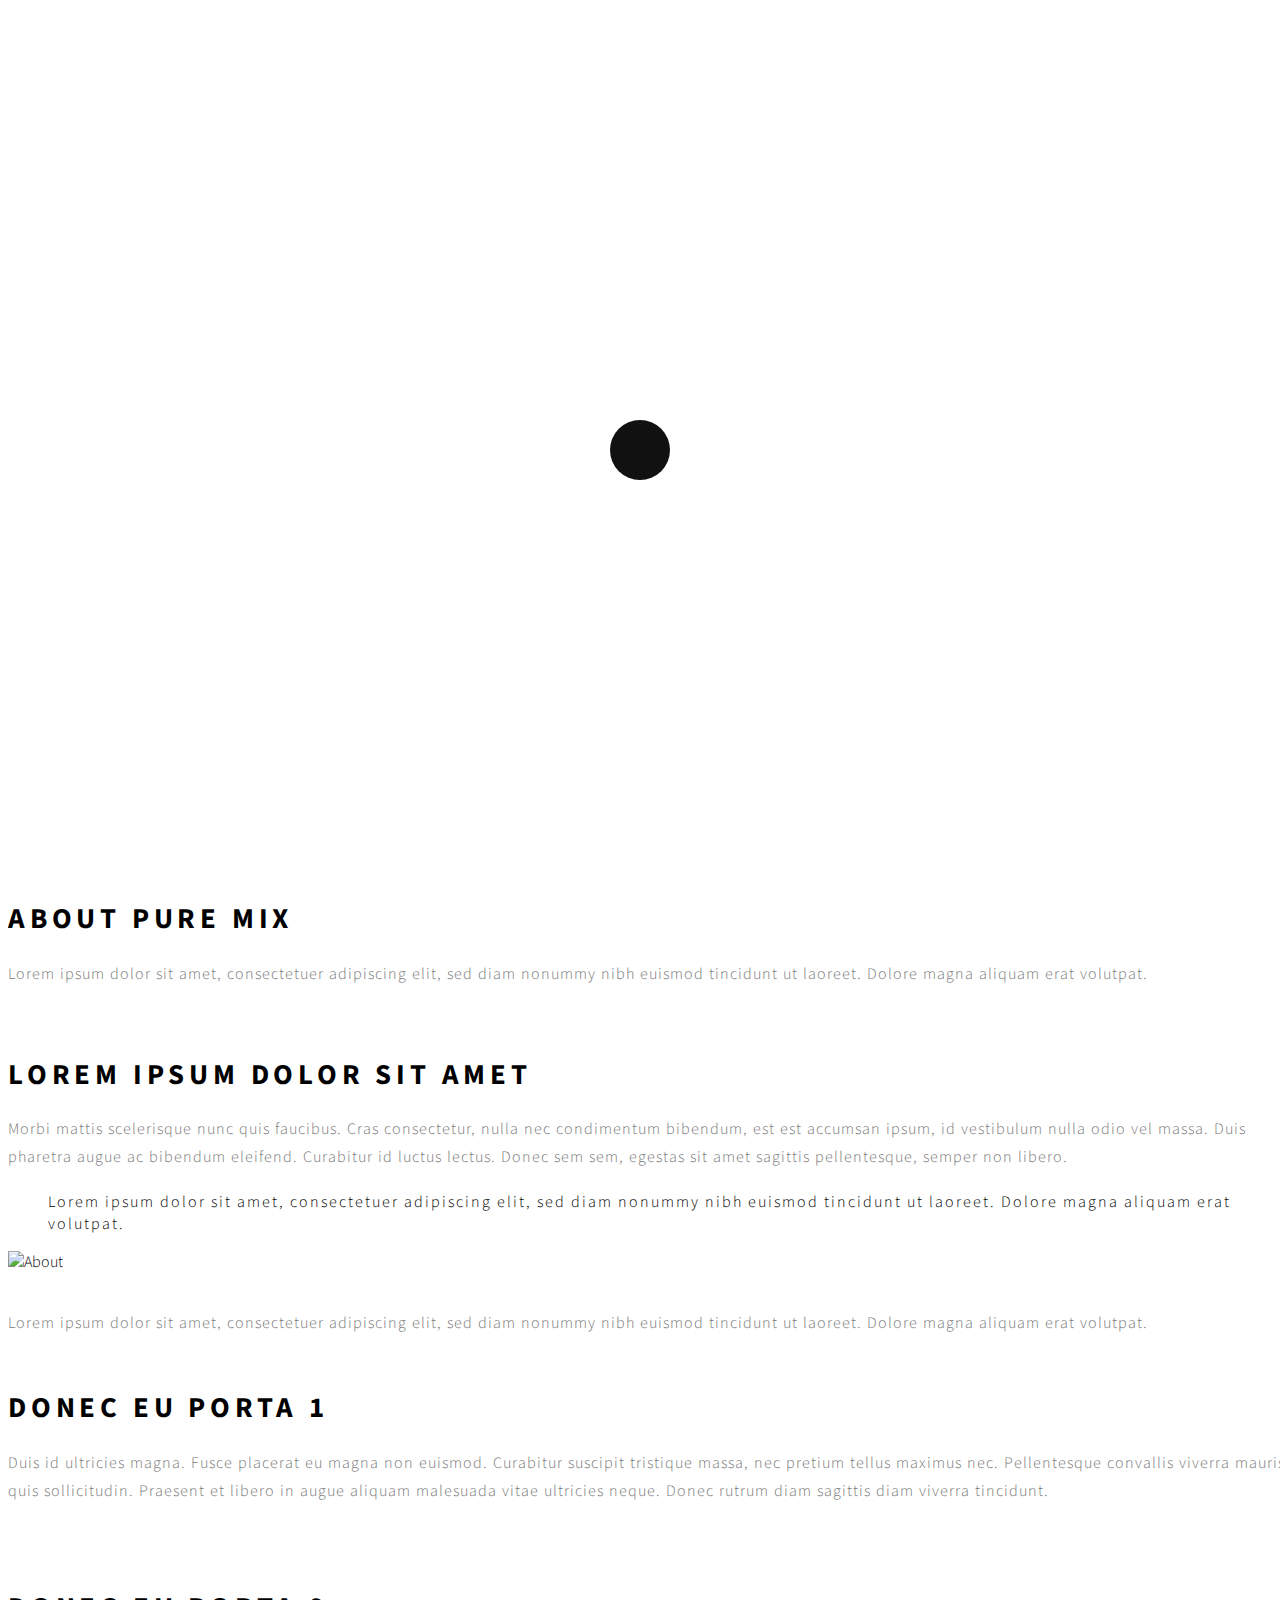
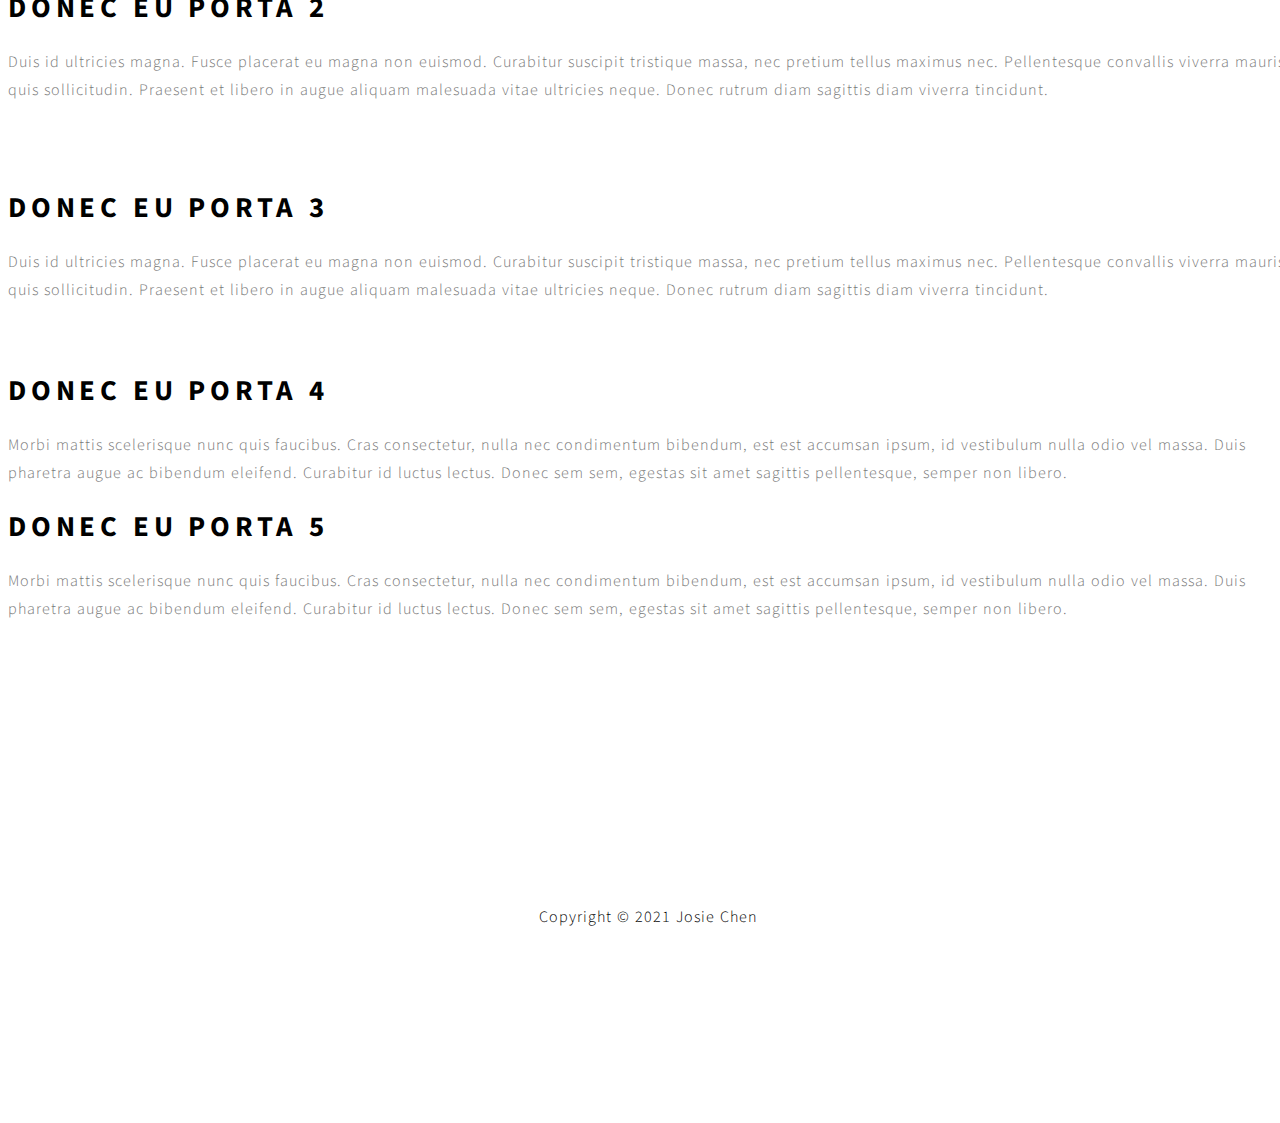
==== public/about.html @ c88d6395 "index,contact,about頁面的 header,footer,nav統一，contact頁面完成," ====
<!DOCTYPE html>
<html lang="en">

<head>
	<!--

Template 2082 Pure Mix

http://www.tooplate.com/view/2082-pure-mix

-->
	<meta charset="utf-8">
	<meta http-equiv="X-UA-Compatible" content="IE=Edge">
	<meta name="viewport" content="width=device-width, initial-scale=1">
	<meta name="keywords" content="">
	<meta name="description" content="">

	<!-- Site title
   ================================================== -->
	<title>Pure Mix - About Page</title>

	<!-- Bootstrap CSS
   ================================================== -->
	<link rel="stylesheet" href="css/bootstrap.min.css">

	<!-- Animate CSS
   ================================================== -->
	<link rel="stylesheet" href="css/animate.min.css">

	<!-- Font Icons CSS
   ================================================== -->
	<link rel="stylesheet" href="css/font-awesome.min.css">
	<link rel="stylesheet" href="css/ionicons.min.css">

	<!-- Main CSS
   ================================================== -->
	<link rel="stylesheet" href="css/style.css">

	<!-- Google web font 
   ================================================== -->
	<link href='https://fonts.googleapis.com/css?family=Source+Sans+Pro:400,700,300' rel='stylesheet' type='text/css'>

</head>

<body>


	<!-- Preloader section
================================================== -->
	<div class="preloader">

		<div class="sk-spinner sk-spinner-pulse"></div>

	</div>


	<!-- Navigation section
================================================== -->
	<div class="nav-container">
		<nav class="nav-inner transparent">

			<div class="navbar">
				<div class="container">
					<div class="row">

						<div class="brand">
							<a href="index.html"><img src="images/logo.jpg" alt="Portfolio"></a>
						</div>

						<div class="navicon">
							<div class="menu-container">

								<div class="circle dark inline">
									<i class="icon ion-navicon"></i>
								</div>

								<div class="list-menu">
									<i class="icon ion-close-round close-iframe"></i>
									<div class="intro-inner">
										<ul id="nav-menu">
											<li><a href="index.html">Home</a></li>
											<li><a href="about.html">About</a></li>

											<!--blog暫時隱藏
						<li><a href="blog.html">Blog</a></li>
					 -->

											<li><a href="contact.html">Contact</a></li>
										</ul>
									</div>
								</div>

							</div>
						</div>

					</div>
				</div>
			</div>

		</nav>
	</div>



	<!-- Header section
================================================== -->
	<section id="header" class="header-four">
		<div class="container">
			<div class="row">

				<div class="col-md-offset-3 col-md-6 col-sm-offset-2 col-sm-8">
					<div class="header-thumb">
						<h1 class="wow fadeIn" data-wow-delay="0.6s">About Me</h1>
						<h3 class="wow fadeInUp" data-wow-delay="0.9s">關於我的興趣、專長，與經歷</h3>
					</div>
				</div>

			</div>
		</div>
	</section>


	<!-- About section
================================================== -->
	<section id="about">
		<div class="container">
			<div class="row">

				<div class="wow fadeInUp col-md-4 col-sm-5" data-wow-delay="1.3s">
					<img src="images/about-img1.jpg" class="img-responsive" alt="About">
					<h1>About Pure Mix</h1>
					<p>Lorem ipsum dolor sit amet, consectetuer adipiscing elit, sed diam nonummy nibh euismod tincidunt
						ut laoreet. Dolore magna aliquam erat volutpat.</p>
				</div>

				<div class="wow fadeInUp col-md-7 col-sm-7" data-wow-delay="1.6s">
					<h1>Lorem ipsum dolor sit amet</h1>
					<p>Morbi mattis scelerisque nunc quis faucibus. Cras consectetur, nulla nec condimentum bibendum,
						est est accumsan ipsum, id vestibulum nulla odio vel massa. Duis pharetra augue ac bibendum
						eleifend. Curabitur id luctus lectus. Donec sem sem, egestas sit amet sagittis pellentesque,
						semper non libero.</p>
					<blockquote>Lorem ipsum dolor sit amet, consectetuer adipiscing elit, sed diam nonummy nibh euismod
						tincidunt ut laoreet. Dolore magna aliquam erat volutpat.</blockquote>
					<img src="images/about-img.jpg" class="img-responsive" alt="About">
					<p>Lorem ipsum dolor sit amet, consectetuer adipiscing elit, sed diam nonummy nibh euismod tincidunt
						ut laoreet. Dolore magna aliquam erat volutpat.</p>
				</div>

				<div class="clearfix"></div>

				<div class="wow fadeInUp col-md-4 col-sm-6" data-wow-delay="0.4s">
					<h1>Donec eu porta 1</h1>
					<p>Duis id ultricies magna. Fusce placerat eu magna non euismod. Curabitur suscipit tristique massa,
						nec pretium tellus maximus nec. Pellentesque convallis viverra mauris quis sollicitudin.
						Praesent et libero in augue aliquam malesuada vitae ultricies neque. Donec rutrum diam sagittis
						diam viverra tincidunt.</p>
				</div>

				<div class="wow fadeInUp col-md-4 col-sm-6" data-wow-delay="0.8s">
					<h1>Donec eu porta 2</h1>
					<p>Duis id ultricies magna. Fusce placerat eu magna non euismod. Curabitur suscipit tristique massa,
						nec pretium tellus maximus nec. Pellentesque convallis viverra mauris quis sollicitudin.
						Praesent et libero in augue aliquam malesuada vitae ultricies neque. Donec rutrum diam sagittis
						diam viverra tincidunt.</p>
				</div>

				<div class="wow fadeInUp col-md-4 col-sm-6" data-wow-delay="1.2s">
					<h1>Donec eu porta 3</h1>
					<p>Duis id ultricies magna. Fusce placerat eu magna non euismod. Curabitur suscipit tristique massa,
						nec pretium tellus maximus nec. Pellentesque convallis viverra mauris quis sollicitudin.
						Praesent et libero in augue aliquam malesuada vitae ultricies neque. Donec rutrum diam sagittis
						diam viverra tincidunt.</p>
				</div>

				<div class="clearfix"></div>

				<div class="wow fadeInUp col-md-6 col-sm-6" data-wow-delay="1.4s">
					<h1>Donec eu porta 4</h1>
					<p>Morbi mattis scelerisque nunc quis faucibus. Cras consectetur, nulla nec condimentum bibendum,
						est est accumsan ipsum, id vestibulum nulla odio vel massa. Duis pharetra augue ac bibendum
						eleifend. Curabitur id luctus lectus. Donec sem sem, egestas sit amet sagittis pellentesque,
						semper non libero.</p>
				</div>

				<div class="wow fadeInUp col-md-6 col-sm-6" data-wow-delay="1.6s">
					<h1>Donec eu porta 5</h1>
					<p>Morbi mattis scelerisque nunc quis faucibus. Cras consectetur, nulla nec condimentum bibendum,
						est est accumsan ipsum, id vestibulum nulla odio vel massa. Duis pharetra augue ac bibendum
						eleifend. Curabitur id luctus lectus. Donec sem sem, egestas sit amet sagittis pellentesque,
						semper non libero.</p>
				</div>

			</div>
		</div>
	</section>


	<!-- Footer section
================================================== -->
	<footer>
		<div class="container">
			<div class="row">

				<div class="col-md-12 col-sm-12">
					<p class="wow fadeInUp" data-wow-delay="0.3s" style="color: black;">Copyright © 2021 Josie Chen</p>
					<ul class="social-icon wow fadeInUp" data-wow-delay="0.6s">
						<li><a href="https://www.linkedin.com/in/chieh-ho-chen-324907151/" target="_blank"
								rel="noreferrer noopener" class="fa fa-linkedin"></a>
						</li>
						<li><a href="https://dribbble.com/JosieChen" target="_blank" rel="noreferrer noopener"
								class="fa fa-dribbble"></a></li>
						<li><a href="https://www.behance.net/josie-chen" target="_blank" rel="noreferrer noopener"
								class="fa fa-behance"></a></li>
						<li><a href="https://mail.google.com/mail/?view=cm&fs=1&tf=1&to=hoho123180@gmail.com"
								target="_blank" rel="noreferrer noopener" class="fa fa-envelope"></a></li>
					</ul>
				</div>

			</div>
		</div>
	</footer>



	<!-- Javascript 
================================================== -->
	<script src="js/jquery.js"></script>
	<script src="js/bootstrap.min.js"></script>
	<script src="js/wow.min.js"></script>
	<script src="js/custom.js"></script>

</body>

</html>
---- public/css/style.css ----
/*

Template 2082 Pure Mix

http://www.tooplate.com/view/2082-pure-mix

*/

/* Body 
------------------------------------- */
body {
    background: #ffffff;
    font-family: 'Source Sans Pro', sans-serif;
    font-style: normal;
    font-weight: 300;
    position: relative;
}

html,
body {
    width: 100%;
    overflow-x: hidden;
}

html {
    font-size: 100%;
}


/* Typography
------------------------------------- */

h1,
h2,
h3,
h4 {
    font-weight: 400;
    letter-spacing: 0.3rem;
    text-transform: uppercase;
}

h1 {
    color: #000;
    font-size: 1.8rem;
    font-weight: 700;
}

h2 {
    color: #ffffff;
    font-size: 1rem;
}

h3 {
    color: #444;
    font-size: 14px;
    letter-spacing: 4px;
}

h5 {
    font-weight: 400;
    letter-spacing: 1px;
}

p {
    color: #777;
    font-size: 16px;
    line-height: 28px;
    word-spacing: 1px;
    letter-spacing: 1px;
}

a {
    outline: none;
    text-decoration: none;
}

a,
a:hover,
a:focus {
    color: inherit;
    text-decoration: none;
    outline: 0;
    -webkit-transition: all 0.25s ease-out;
    -moz-transition: all 0.25s ease-out;
    -ms-transition: all 0.25s ease-out;
    -o-transition: all 0.25s ease-out;
    transition: all 0.25s ease-out;
}

img {
    width: 100%;
    max-width: 100%;
}


/* preloader styles
/* ========================================== */
.preloader {
    position: fixed;
    top: 0;
    left: 0;
    width: 100%;
    height: 100%;
    z-index: 99999;
    display: flex;
    flex-flow: row nowrap;
    justify-content: center;
    align-items: center;
    background: none repeat scroll 0 0 #fff;
}

.sk-spinner-pulse {
    width: 60px;
    height: 60px;
    background-color: #111112;
    border-radius: 100%;
    -webkit-animation: sk-pulseScaleOut 1s infinite ease-in-out;
    animation: sk-pulseScaleOut 1s infinite ease-in-out;
}

@-webkit-keyframes sk-pulseScaleOut {
    0% {
        -webkit-transform: scale(0);
        transform: scale(0);
    }

    100% {
        -webkit-transform: scale(1);
        transform: scale(1);
        opacity: 0;
    }
}

@keyframes sk-pulseScaleOut {
    0% {
        -webkit-transform: scale(0);
        transform: scale(0);
    }

    100% {
        -webkit-transform: scale(1);
        transform: scale(1);
        opacity: 0;
    }
}



/* navigation styles
/* ========================================== */
.nav-container,
nav {
    overflow: visible;
    transition: all 0.3s ease;
    -webkit-transition: all 0.3s ease;
    -moz-transition: all 0.3s ease;
}

nav {
    -webkit-backface-visibility: hidden;
    backface-visibility: hidden;
    transition: all 0.3s ease;
    -webkit-transition: all 0.3s ease;
    -moz-transition: all 0.3s ease;
}

nav a {
    color: #333333;
}

.navbar {
    background: transparent;
    height: 94px;
    max-height: 94px;
    margin: 0;
    border-radius: 0;
    transition: all 0.3s ease;
    -webkit-transition: all 0.3s ease;
    -moz-transition: all 0.3s ease;
}

.brand {
    float: left;
    padding: 20px 0 0;
    transition: all 0.3s ease;
    -webkit-transition: all 0.3s ease;
    -moz-transition: all 0.3s ease;
    text-transform: uppercase;
    letter-spacing: 0.3rem;
}

.brand img{
    height: 48px;
    width: 192px;
}

.brand a {
    color: #333;
    font-size: 24px;
    font-weight: 700;
    opacity: 1;
    text-decoration: none;
}

.navicon {
    position: relative;
    right: 0;
    display: -webkit-flex;
    display: -ms-flexbox;
    display: flex;
    -webkit-justify-content: flex-end;
    -ms-flex-pack: end;
    justify-content: flex-end;
    padding: 20px 0 0;
}

nav ul {
    display: inline-block;
}

nav ul.right {
    float: right;
    right: 0
}

#nav-menu a {
    font-weight: 300;
    font-size: 26px;
    color: #ffffff;
    text-transform: uppercase;
    letter-spacing: 0.3rem;
}

#nav-menu li {
    list-style: none;
    padding: 6px;
}

.nav-text-light a {
    color: #ffffff;
}

.sticky .nav-text-light a {
    color: #555555;
}

.sticky nav.nav-inner .navbar {
    height: 70px;
    max-height: 70px;
    margin: 0;
    background: #ffffff;
}

.sticky nav.transparent .navbar {
    background: transparent;
}

@media all and (max-width: 990px) {
    .nav-text-light a {
        color: #555555;
    }

    .nav-inner {
        background: #ffffff;
    }

    .transparent {
        background: transparent;
    }

    .navicon {
        padding-right: 10px;
    }

    nav ul.right {
        float: left;
    }
}

a.icon {
    font-size: 32px;
    padding-right: 20px;
}

.intro-inner {
    position: absolute;
    left: 50%;
    top: 50%;
    -webkit-transform: translate(-50%, -50%);
    -ms-transform: translate(-50%, -50%);
    transform: translate(-50%, -50%);
    width: 100%;
    text-align: center;
}

.close {
    font-family: inherit;
    font-size: 32px;
    font-weight: 300;
    text-shadow: none;
}

.close:focus {
    outline: 0px auto -webkit-focus-ring-color;
}

.circle {
    width: 45px;
    height: 45px;
    text-align: center;
    margin: 0 auto;
    position: absolute;
    top: 50%;
    left: 50%;
    margin-top: -40px;
    margin-left: -40px;
    border-radius: 50%;
    transition: all 0.3s ease;
    -webkit-transition: all 0.3s ease;
    -moz-transition: all 0.3s ease;
    cursor: pointer;
    z-index: 99;
    padding: 4px 0 0;
}

.circle i {
    font-size: 36px;
    color: #111112;
}

.circle.dark {
    border-color: #292929;
}

.circle.dark:before {
    border-color: transparent transparent transparent #292929;
}

.circle.large {
    height: 120px;
    width: 120px;
    margin-top: -60px;
    margin-left: -60px;
}

.circle.large:before {
    margin-top: -18px;
    margin-left: -10px;
    content: '';
    width: 0;
    height: 0;
    border-style: solid;
    border-width: 20px 0 20px 31.0px;
    border-color: transparent transparent transparent #ffffff;
}

.circle.large.dark:before {
    border-color: transparent transparent transparent #292929;
}

.circle.inline {
    position: relative;
    top: 0;
    left: 0;
    margin-top: 0;
    margin-left: 0;
    display: inline-block;
    z-index: 0;
}

@media all and (max-width: 767px) {
    .circle.large {
        width: 90px;
        height: 90px;
        margin-top: -45px;
    }

    .circle.large:before {
        margin-top: -14px;
        margin-left: -8px;
        content: '';
        width: 0;
        height: 0;
        border-style: solid;
        border-width: 15px 0 15px 25.0px;
        border-color: transparent transparent transparent #fff;
    }
}

.list-menu {
    position: fixed;
    visibility: hidden;
    width: 100%;
    height: 100%;
    top: 0;
    left: 0;
    z-index: 9999999;
    background: rgba(0, 0, 0, 0.9);
    transition: all 0.6s ease;
    -webkit-transition: all 0.6s ease;
    -moz-transition: all 0.6s ease;
    opacity: 0;
    z-index: -1;
}

.list-menu.reveal-modal {
    opacity: 1;
    z-index: 999999;
    visibility: visible;
}

.list-menu .ion-close-round {
    font-size: 31px;
    position: absolute;
    top: 32px;
    right: 32px;
    color: #fff;
    cursor: pointer;
}

/* header section styles
/* ========================================== */
#header {
    -webkit-background-size: cover;
    background-size: cover;
    background-position: center center;
    text-align: center;
    padding-top: 130px;
    padding-bottom: 100px;
}

#header .header-thumb {
    padding: 62px 20px 62px 20px;
}

.header-one .header-thumb,
.header-two .header-thumb,
.header-three .header-thumb,
.header-four .header-thumb,
.header-five .header-thumb {
    padding: 32px 16px 32px 16px !important;
}
.header-four .header-thumb {
    background-color: rgba(255, 255, 255, 0.14);
    border-radius: 20px;
    -webkit-backdrop-filter: blur(10px);
  backdrop-filter: blur(10px);
}


.header-one,
.header-two,
.header-three,
.header-four,
.header-five {
    height: 42vh !important;
    min-height: 420px;
    padding-top: 120px !important;
}


.header-one {
    background: url('../images/header-bg.jpg') no-repeat;
    height: 60vh !important;
    min-height: 520px;
    padding-top: 20px !important;
    background-size: cover;
}

.header-two {
    background: url('../images/header-bg.jpg') no-repeat;
}

.header-three {
    background: url('../images/header-three-bg.jpg') no-repeat;
}

.header-four {
    background: url('../images/header-four-bg.jpg') no-repeat;
   
}

.header-five {
    background: url('../images/header-five-bg.jpg') no-repeat;
}

/* Portfolio section styles
/* ========================================== */

#portfolio {
    text-align: center;
    padding-top: 3rem;
    padding-bottom: 6rem;
}

#portfolio img {
    width: 100%;
}

#portfolio .portfolio-thumb {
    display: flex;
    justify-content: center;
    align-items: flex-end;
    height: 100%;
    position: relative;
    overflow: hidden;
    margin: 0;
}

#portfolio .portfolio-thumb .portfolio-overlay {
    background: #726550;
    position: absolute;
    top: 0;
    right: 0;
    bottom: 0;
    left: 0;
    width: 100%;
    height: 100%;
    opacity: 0;
    -webkit-transition: all 0.4s ease-in-out;
    transition: all 0.4s ease-in-out;
}

#portfolio .portfolio-thumb:hover .portfolio-overlay {
    opacity: 0.8;
}

#portfolio .portfolio-thumb .portfolio-overlay .portfolio-item {
    text-align: center;
    padding: 15% 20px 20px;
}

#portfolio .portfolio-thumb .portfolio-overlay .portfolio-item hr{
    margin-top: 10px;
    margin-bottom: 10px;
    border-top: 2px solid #ffffff;
}

#portfolio .portfolio-thumb .portfolio-overlay .fa {
    background: #f9f9f9;
    border-radius: 100px;
    color: #141414;
    font-size: 1.3rem;
    display: inline-block;
    width: 3.5rem;
    height: 3.5rem;
    line-height: 3.5rem;
    text-align: center;
    text-decoration: none;
    margin-bottom: 5px;
}

/*filter css*/
.filter-wrapper {
    width: 100%;
    margin-bottom: 32px;
    overflow: hidden;
}


.filter-wrapper li {
    display: inline-block;
    margin: 4px;
}

.filter-wrapper li a {
    color: #666;
    font-size: 13px;
    font-weight: 400;
    letter-spacing: 2px;
    padding: 8px 17px;
    margin-right: 2px;
    margin-left: 2px;
    text-transform: uppercase;
    display: block;
    text-decoration: none;
    transition: all 0.4s ease-in-out;
}

.filter-wrapper li a:active {
    background: #EB9E7D !important;
}

.filter-wrapper li a:hover,
.filter-wrapper li a:focus {
    background: #EB9E7D;
    color: #ffffff;
    
}

/*isotope box css*/
.iso-box-section {
    width: 100%;
}

.iso-box-wrapper {
    width: 100%;
    padding: 0;
    clear: both;
    position: relative;
}

.iso-box {
    aspect-ratio: 1.33;
    position: relative;
    min-height: 50px;
    float: left;
    overflow: hidden;
    margin-bottom: 25px;
}

.iso-box>a {
    display: block;
    width: 100%;
    height: 100%;
    overflow: hidden;
}

.fluid-img {
    width: 100%;
    display: block;
}

/* single project section styles
/* ========================================== */
#single-project {
    padding-top: 4rem;
    padding-bottom: 6rem;
}

#single-project .project-info {
    padding-bottom: 10px;
}

#single-project img {
    padding-top: 14px;
}

/* about section styles
/* ========================================== */
#about {
    padding-top: 5rem;
    padding-bottom: 8rem;
}

#about .col-md-4 {
    padding-top: 16px;
    padding-bottom: 32px;
}

#about img {
    padding-bottom: 20px;
}

#about blockquote {
    letter-spacing: 2px;
    margin-top: 20px;
}

/* blog & single post section styles
/* ========================================== */
#blog,
#single-post {
    padding-top: 4rem;
    padding-bottom: 6rem;
}

#blog .blog-thumb {
    padding-top: 60px;
    padding-bottom: 40px;
}

#blog .post-format,
#single-post .post-format {
    padding-bottom: 10px;
}

#blog .post-format span,
#single-post .post-format span {
    color: #888;
    font-weight: 400;
    letter-spacing: 1px;
    padding-right: 10px;
}

#blog .blog-thumb .btn {
    border-radius: 0px;
    padding: 10px 32px;
    letter-spacing: 2px;
    text-transform: uppercase;
    margin-top: 22px;
    transition: all 0.4s ease-in-out;
}

#blog .blog-thumb .btn:hover {
    background: #111112;
    border-color: transparent;
    color: #ffffff;
}

#single-post blockquote {
    margin-top: 32px;
    letter-spacing: 2px;
}

.post-image {
    margin: 25px 0px;
}

#single-post .blog-comment,
#single-post .blog-comment-form {
    margin-top: 62px;
}

#single-post .blog-comment h3,
#single-post .blog-comment-form h3 {
    padding-bottom: 20px;
}

#single-post .blog-comment .media {
    padding-bottom: 22px;
}

#single-post .blog-comment .media img {
    padding-right: 14px;
}

#single-post .blog-comment h4 {
    font-weight: 700;
}

#single-post .blog-comment-form .form-control {
    background: transparent;
    border: 1px solid #eee;
    border-radius: 0px;
    box-shadow: none;
    font-size: 16px;
    margin-bottom: 16px;
    transition: all 0.4s ease-in-out;
}

#single-post .blog-comment-form input[type="submit"] {
    background: #111112;
    border-color: transparent;
    color: #ffffff;
    height: 50px;
}


/* contact section styles
/* ========================================== */
#contact {
    padding-top: 5rem;
    padding-bottom: 5rem;
    width: 100%;
    display: flex;
    justify-content: center;
}

.contact-row {
    width: 100%;
    max-width: 1000px;
}

.contact-btn {
    font-size: 2rem;
    text-decoration: underline;
    color: #EB9E7D;
}

.contact-icon {
    display: flex;
    justify-content: center;
    align-items: center;
    width: 50px;
    height: 50px;
}

#contact .fa {
    font-size: 32px;
    /* padding-right: 10px; */
}

#contact #map-canvas {
    border: none;
    width: 100%;
    height: 300px;
    margin-top: 40px;
}

#contact .contact-form {
    padding-top: 14px;
}

#contact .form-control {
    background: transparent;
    border: 1px solid #eee;
    border-radius: 0px;
    box-shadow: none;
    font-size: 16px;
    margin-bottom: 16px;
    transition: all 0.4s ease-in-out;
}

#contact .form-control:hover {
    border-color: #f0f0f0;
}

#contact textarea {
    min-height: 100px;
}

#contact input {
    height: 50px;
}

#contact input[type='submit'] {
    background: #111112;
    color: #ffffff;
    font-size: 15px;
    font-weight: 400;
    letter-spacing: 2px;
    transition: all 0.4s ease-in-out;
    margin-top: 10px;
}

#contact input[type='submit']:hover {
    background: #444;
}

.contact-submit {
    width: 50%;
}

#contact .col-md-4 {
    background: transparent;
    padding: 62px 0px 32px 42px;
    position: relative;
    bottom: 0px;
}



/* footer section styles
/* ========================================== */
footer {
    background: #ffffff;
    background: url('../images/footer-bg.jpg') no-repeat;
    background-size: cover;
    padding-top: 120px;
    padding-bottom: 120px;
    text-align: center;
}


/* social icon */
.social-icon {
    padding: 0;
    margin: 0;
}

.social-icon li {
    list-style: none;
    display: inline-block;
}

.social-icon li a {
    border-radius: 100px;
    border: 1px solid transparent;
    color: #ffffff;
    font-size: 18px;
    width: 50px;
    height: 50px;
    line-height: 48px;
    text-align: center;
    vertical-align: middle;
    text-decoration: none;
    transition: all 0.4s ease-in-out;
    padding: 0px;
    margin-top: 14px;
    margin-right: 8px;
    margin-left: 8px;
    position: relative;
    top: 0px;
}

.social-icon li a:hover {
    color: #000;
    background: #ffffff;
}

/* Responsive Mobile styles
/* ========================================== */
@media (max-width: 980px) {

    .intro-inner {
        top: 30%;
    }

    #contact .col-md-4 {
        padding: 62px 20px 42px 32px;
    }

    #contact .col-md-4 p {
        font-size: 12px;
    }

    #contact #map-canvas {
        margin-bottom: 60px;
    }
}


@media (max-width: 768px) {

    .brand {
        padding-left: 24px;
    }

    .header-one,
    .header-two,
    .header-three,
    .header-four,
    .header-five {
        min-height: 380px;
        padding-top: 10px !important;
    }

    #about .col-md-4,
    #single-project .col-md-3 {
        padding-bottom: 32px;
    }

}


@media (max-width: 700px) {

    h1 {
        font-size: 1.3rem;
    }

    h3 {
        font-size: 13px;
        letter-spacing: 3px;
    }

    .filter-wrapper {
        padding: 0px;
    }

    #contact {
        padding-bottom: 4rem;
    }

    #contact .col-md-4 {
        padding: 32px 20px 22px 62px;
    }

    .contact-submit {
        width: 70%;
    }

}

@media (max-width: 450px) {
    .intro-inner {
        top: 50%;
    }
}
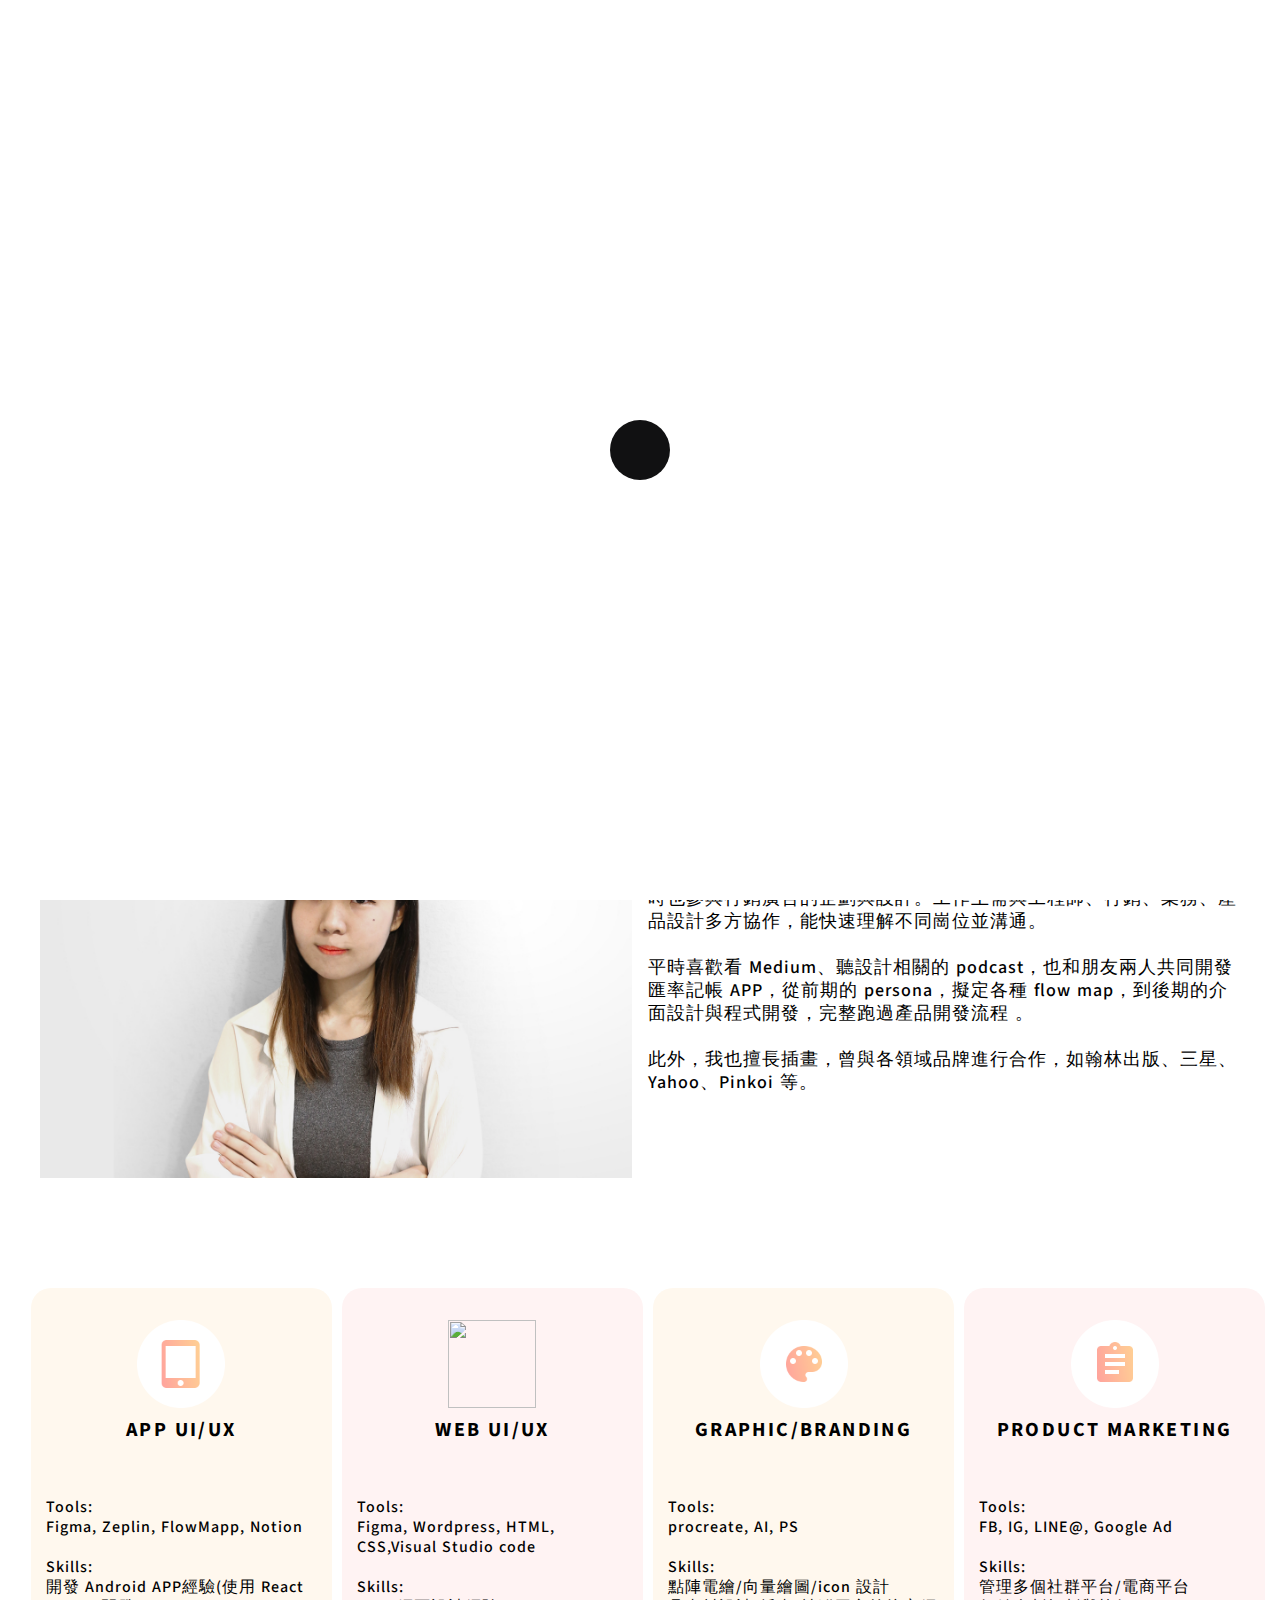
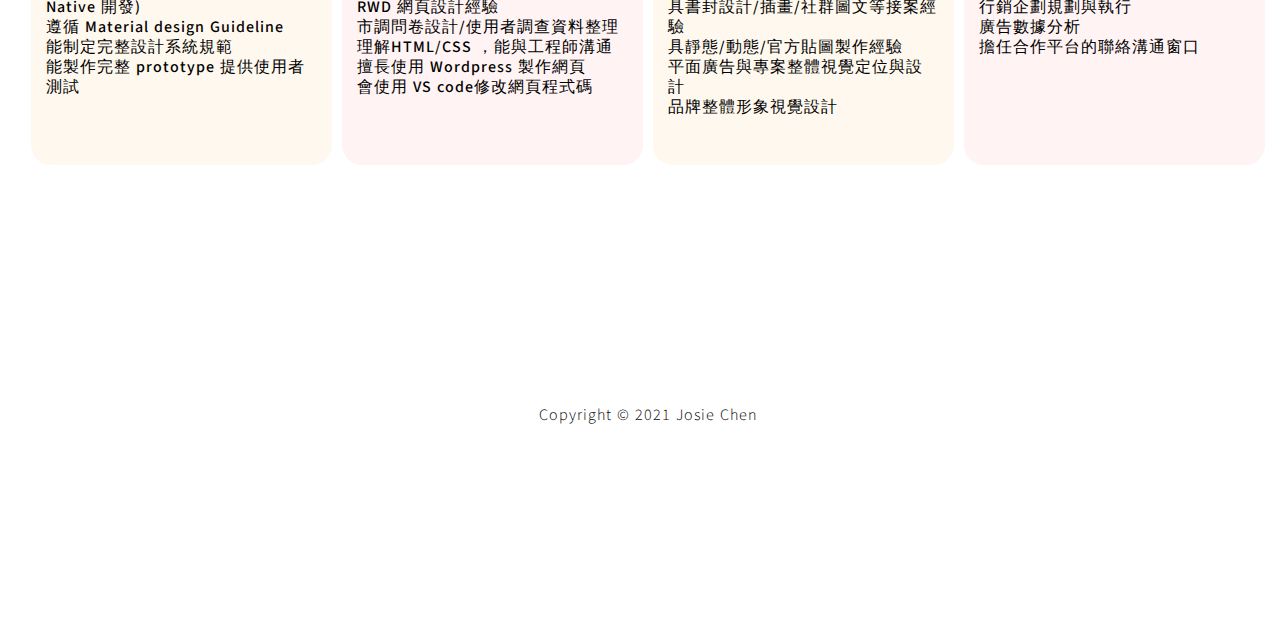
==== commit 165cfcfc: "6/29 update About" ====
--- a/public/about.html
+++ b/public/about.html
@@ -80,11 +80,6 @@
 										<ul id="nav-menu">
 											<li><a href="index.html">Home</a></li>
 											<li><a href="about.html">About</a></li>
-
-											<!--blog暫時隱藏
-						<li><a href="blog.html">Blog</a></li>
-					 -->
-
 											<li><a href="contact.html">Contact</a></li>
 										</ul>
 									</div>
@@ -105,16 +100,10 @@
 	<!-- Header section
 ================================================== -->
 	<section id="header" class="header-four">
-		<div class="container">
-			<div class="row">
-
-				<div class="col-md-offset-3 col-md-6 col-sm-offset-2 col-sm-8">
-					<div class="header-thumb">
-						<h1 class="wow fadeIn" data-wow-delay="0.6s">About Me</h1>
-						<h3 class="wow fadeInUp" data-wow-delay="0.9s">關於我的興趣、專長，與經歷</h3>
-					</div>
-				</div>
-
+		<div class="header-thumb">
+			<div>
+				<h1 class="wow fadeIn" data-wow-delay="0.6s">About Me</h1>
+				<h3 class="wow fadeInUp" data-wow-delay="0.9s">關於我的興趣、專長，與經歷</h3>
 			</div>
 		</div>
 	</section>
@@ -123,72 +112,99 @@
 	<!-- About section
 ================================================== -->
 	<section id="about">
-		<div class="container">
-			<div class="row">
-
-				<div class="wow fadeInUp col-md-4 col-sm-5" data-wow-delay="1.3s">
-					<img src="images/about-img1.jpg" class="img-responsive" alt="About">
-					<h1>About Pure Mix</h1>
-					<p>Lorem ipsum dolor sit amet, consectetuer adipiscing elit, sed diam nonummy nibh euismod tincidunt
-						ut laoreet. Dolore magna aliquam erat volutpat.</p>
-				</div>
-
-				<div class="wow fadeInUp col-md-7 col-sm-7" data-wow-delay="1.6s">
-					<h1>Lorem ipsum dolor sit amet</h1>
-					<p>Morbi mattis scelerisque nunc quis faucibus. Cras consectetur, nulla nec condimentum bibendum,
-						est est accumsan ipsum, id vestibulum nulla odio vel massa. Duis pharetra augue ac bibendum
-						eleifend. Curabitur id luctus lectus. Donec sem sem, egestas sit amet sagittis pellentesque,
-						semper non libero.</p>
-					<blockquote>Lorem ipsum dolor sit amet, consectetuer adipiscing elit, sed diam nonummy nibh euismod
-						tincidunt ut laoreet. Dolore magna aliquam erat volutpat.</blockquote>
-					<img src="images/about-img.jpg" class="img-responsive" alt="About">
-					<p>Lorem ipsum dolor sit amet, consectetuer adipiscing elit, sed diam nonummy nibh euismod tincidunt
-						ut laoreet. Dolore magna aliquam erat volutpat.</p>
-				</div>
-
-				<div class="clearfix"></div>
-
-				<div class="wow fadeInUp col-md-4 col-sm-6" data-wow-delay="0.4s">
-					<h1>Donec eu porta 1</h1>
-					<p>Duis id ultricies magna. Fusce placerat eu magna non euismod. Curabitur suscipit tristique massa,
-						nec pretium tellus maximus nec. Pellentesque convallis viverra mauris quis sollicitudin.
-						Praesent et libero in augue aliquam malesuada vitae ultricies neque. Donec rutrum diam sagittis
-						diam viverra tincidunt.</p>
-				</div>
-
-				<div class="wow fadeInUp col-md-4 col-sm-6" data-wow-delay="0.8s">
-					<h1>Donec eu porta 2</h1>
-					<p>Duis id ultricies magna. Fusce placerat eu magna non euismod. Curabitur suscipit tristique massa,
-						nec pretium tellus maximus nec. Pellentesque convallis viverra mauris quis sollicitudin.
-						Praesent et libero in augue aliquam malesuada vitae ultricies neque. Donec rutrum diam sagittis
-						diam viverra tincidunt.</p>
-				</div>
-
-				<div class="wow fadeInUp col-md-4 col-sm-6" data-wow-delay="1.2s">
-					<h1>Donec eu porta 3</h1>
-					<p>Duis id ultricies magna. Fusce placerat eu magna non euismod. Curabitur suscipit tristique massa,
-						nec pretium tellus maximus nec. Pellentesque convallis viverra mauris quis sollicitudin.
-						Praesent et libero in augue aliquam malesuada vitae ultricies neque. Donec rutrum diam sagittis
-						diam viverra tincidunt.</p>
-				</div>
-
-				<div class="clearfix"></div>
-
-				<div class="wow fadeInUp col-md-6 col-sm-6" data-wow-delay="1.4s">
-					<h1>Donec eu porta 4</h1>
-					<p>Morbi mattis scelerisque nunc quis faucibus. Cras consectetur, nulla nec condimentum bibendum,
-						est est accumsan ipsum, id vestibulum nulla odio vel massa. Duis pharetra augue ac bibendum
-						eleifend. Curabitur id luctus lectus. Donec sem sem, egestas sit amet sagittis pellentesque,
-						semper non libero.</p>
-				</div>
-
-				<div class="wow fadeInUp col-md-6 col-sm-6" data-wow-delay="1.6s">
-					<h1>Donec eu porta 5</h1>
-					<p>Morbi mattis scelerisque nunc quis faucibus. Cras consectetur, nulla nec condimentum bibendum,
-						est est accumsan ipsum, id vestibulum nulla odio vel massa. Duis pharetra augue ac bibendum
-						eleifend. Curabitur id luctus lectus. Donec sem sem, egestas sit amet sagittis pellentesque,
-						semper non libero.</p>
-				</div>
+		<div class="about__container">
+
+			<!-- 自介 -->
+			<div class="about__intro">
+
+				<div class="about__intro__img">
+					<img src="./images/履歷頭貼.png" alt="">
+				</div>
+				<div class="about__intro__content">
+					<p>
+						嗨，我是玠何，擔任 UI / Visual Designer 約2年。
+						<br><br>
+						主要負責公司官方購物網站、landing page 的設計與使用者測試，同時也參與行銷廣告的企劃與設計。工作上需與工程師、行銷、業務、產品設計多方協作，能快速理解不同崗位並溝通。
+						<br><br>
+						平時喜歡看 Medium、聽設計相關的 podcast，也和朋友兩人共同開發匯率記帳 APP，從前期的 persona，擬定各種 flow
+						map，到後期的介面設計與程式開發，完整跑過產品開發流程 。
+						<br><br>
+						此外，我也擅長插畫，曾與各領域品牌進行合作，如翰林出版、三星、Yahoo、Pinkoi 等。
+					</p>
+				</div>
+			</div>
+
+			<!-- 能力 -->
+			<div class="about__skills">
+				<div class="skill-cards">
+					<div class="card-icon">
+						<img src="./images/APP-UI.png" alt="">
+						<h2>APP UI/UX</h2>
+					</div>
+					<p>Tools:<br>
+						Figma, Zeplin, FlowMapp, Notion<br>
+						<br>
+						Skills:<br>
+						開發 Android APP經驗(使用 React Native 開發)<br>
+						遵循 Material design Guideline<br>
+						能制定完整設計系統規範<br>
+						能製作完整 prototype 提供使用者測試
+					</p>
+				</div>
+				<div class="skill-cards">
+					<div class="card-icon">
+						<img src="./images/WEB-UI.png" alt="">
+						<h2>WEB UI/UX</h2>
+					</div>
+					<p>
+						Tools: <br>
+						Figma, Wordpress, HTML, CSS,Visual Studio code<br>
+						<br>
+						Skills:<br>
+						RWD 網頁設計經驗<br>
+						市調問卷設計/使用者調查資料整理<br>
+						理解HTML/CSS ，能與工程師溝通<br>
+						擅長使用 Wordpress 製作網頁<br>
+						會使用 VS code修改網頁程式碼<br>
+					</p>
+				</div>
+				<div class="skill-cards">
+					<div class="card-icon">
+						<img src="./images/graphic-branding.png" alt="">
+						<h2>graphic/branding</h2>
+					</div>
+					<p>
+						Tools: <br>
+						procreate, AI, PS<br>
+						<br>
+						Skills:<br>
+						點陣電繪/向量繪圖/icon 設計<br>
+						具書封設計/插畫/社群圖文等接案經驗<br>
+						具靜態/動態/官方貼圖製作經驗<br>
+						平面廣告與專案整體視覺定位與設計<br>
+						品牌整體形象視覺設計<br>
+					</p>
+				</div>
+				<div class="skill-cards">
+					<div class="card-icon">
+						<img src="./images/Product-marketing.png" alt="">
+						<h2>Product Marketing</h2>
+					</div>
+					<p>
+						Tools:<br>
+						FB, IG, LINE@, Google Ad<br>
+						<br>
+						Skills:<br>
+						管理多個社群平台/電商平台<br>
+						行銷企劃規劃與執行<br>
+						廣告數據分析<br>
+						擔任合作平台的聯絡溝通窗口<br>
+					</p>
+				</div>
+			</div>
+
+			<!-- 經歷 -->
+			<div class="about__experience">
 
 			</div>
 		</div>
--- a/public/css/style.css
+++ b/public/css/style.css
@@ -217,10 +217,13 @@
 nav ul {
     display: inline-block;
 }
-
 nav ul.right {
     float: right;
     right: 0
+}
+
+#nav-menu {
+    padding:0;
 }
 
 #nav-menu a {
@@ -421,30 +424,47 @@
 /* header section styles
 /* ========================================== */
 #header {
-    -webkit-background-size: cover;
+    /* -webkit-background-size: cover; */
     background-size: cover;
-    background-position: center center;
+    /* background-position: center center; */    
+    min-height: 650px;
+
     text-align: center;
-    padding-top: 130px;
-    padding-bottom: 100px;
+    display: flex;
+    flex-direction: row;
+    justify-content: center;
+    align-items: center;
+    /* padding-top: 130px;
+    padding-bottom: 100px; */
 }
 
 #header .header-thumb {
-    padding: 62px 20px 62px 20px;
-}
-
-.header-one .header-thumb,
-.header-two .header-thumb,
-.header-three .header-thumb,
-.header-four .header-thumb,
-.header-five .header-thumb {
-    padding: 32px 16px 32px 16px !important;
-}
+    /* padding: 62px 20px 62px 20px; */
+}
+
+.header-one .header-thumb{
+    transform: translateY(-170px)
+}
+
 .header-four .header-thumb {
+    width: 80%;
+    max-width: 800px;
     background-color: rgba(255, 255, 255, 0.14);
     border-radius: 20px;
     -webkit-backdrop-filter: blur(10px);
-  backdrop-filter: blur(10px);
+    backdrop-filter: blur(10px);
+    box-shadow: 0 0 100px rgba(0, 0, 0, 0.05);
+    display: flex;
+    flex-direction: row;
+    justify-content: center;
+    align-items: center;
+    padding:5em 0
+}
+
+#header h1{
+    font-size: 48px;
+    font-weight: bold;
+    margin:0 0 0.25em 0;
 }
 
 
@@ -453,18 +473,28 @@
 .header-three,
 .header-four,
 .header-five {
-    height: 42vh !important;
-    min-height: 420px;
-    padding-top: 120px !important;
+    display: flex;
+    flex-direction: row;
+    justify-content: center;
 }
 
 
 .header-one {
     background: url('../images/header-bg.jpg') no-repeat;
-    height: 60vh !important;
-    min-height: 520px;
-    padding-top: 20px !important;
-    background-size: cover;
+    background-position: bottom center;
+}
+@media (max-width:576px) {
+    #header {
+        min-height: 450px;
+        background-size: auto 450px;
+    }
+    #header h1{
+        font-size: 36px;
+    }
+    .header-one .header-thumb{
+        transform: translateY(-135px)
+    }
+    
 }
 
 .header-two {
@@ -514,6 +544,9 @@
     right: 0;
     bottom: 0;
     left: 0;
+    display:flex;
+    justify-content: center;
+    align-items: center;
     width: 100%;
     height: 100%;
     opacity: 0;
@@ -527,7 +560,7 @@
 
 #portfolio .portfolio-thumb .portfolio-overlay .portfolio-item {
     text-align: center;
-    padding: 15% 20px 20px;
+    padding: 0 20px 0 20px;
 }
 
 #portfolio .portfolio-thumb .portfolio-overlay .portfolio-item hr{
@@ -639,8 +672,8 @@
 /* about section styles
 /* ========================================== */
 #about {
-    padding-top: 5rem;
-    padding-bottom: 8rem;
+    padding-top: 3rem;
+    padding-bottom: 5rem;
 }
 
 #about .col-md-4 {
@@ -648,13 +681,138 @@
     padding-bottom: 32px;
 }
 
-#about img {
-    padding-bottom: 20px;
-}
-
 #about blockquote {
     letter-spacing: 2px;
     margin-top: 20px;
+}
+
+.about__container{
+    width: 100%;
+    max-width: 1440px;
+    margin: 0 auto;
+}
+
+.about__intro{
+    width: 95%;
+    max-width: 1395px;
+    margin:0 auto;
+    display: flex;
+    flex-direction: row;
+    justify-content: space-between;
+    align-items: flex-start;
+    margin-bottom:72px;
+}
+
+.about__intro__img{
+    width: 49%;
+    margin-bottom:2em;
+}
+
+.about__intro__content{
+    width: 49%;
+    padding:0 1em;
+}
+.about__intro p{
+    color:#000;
+    font-weight: 500;
+    font-size: 18px;
+    line-height: 23px;
+}
+
+@media (max-width:992px) {
+    .about__intro {
+        flex-direction: column;
+        align-items: center; 
+   }
+   .about__intro__img{
+        width: 80%;
+    }
+   .about__intro__content{
+        width: 80%;
+        padding:1em;
+   }
+
+}
+@media (max-width:576px) {
+   .about__intro__img,
+   .about__intro__content{
+        width: 90%;
+    }
+   .about__intro__content p{
+        font-size: 16px;
+        line-height: 20px;
+   }
+
+}
+
+.about__skills{
+    width: 98%;
+    margin: 0 auto;
+    display: flex;
+    flex-direction: row;
+    justify-content: space-evenly;
+    flex-wrap:wrap;
+}
+
+
+.skill-cards{
+    width: 24%;
+    border-radius:20px;
+    background-color: #FFF8EE;
+    display: flex;
+    flex-direction: column;
+    justify-content: flex-start;
+    align-items: center;
+    padding:2em 0 ;
+    margin-bottom: 20px;
+}
+
+.card-icon{
+    display: flex;
+    flex-direction: column;
+    align-items: center;
+    margin-bottom:38px;
+}
+
+.card-icon img{
+    width: 88px;
+    height: 88px;
+    margin-bottom: 10px;
+}
+
+.card-icon h2{
+    margin:0;
+    color:#000;
+    font-size: 20px;
+    line-height: 25px;
+    font-weight: bold;
+    letter-spacing: 2.4px;
+    text-transform: uppercase
+}
+
+.skill-cards p{
+    color:#000;
+    font-size: 16px;
+    line-height: 20px;    
+    font-weight: 500;
+    width: 90%;
+}
+.skill-cards:nth-child(even){
+    background-color: #FFF3F3;
+}
+
+@media (max-width:992px) {
+    .about__skills{
+        width: 90%;
+    }
+    .skill-cards{
+        width: 48%;
+    }
+}
+@media (max-width:576px) {
+    .skill-cards{
+        width: 98%;
+    }
 }
 
 /* blog & single post section styles
@@ -750,7 +908,7 @@
 /* contact section styles
 /* ========================================== */
 #contact {
-    padding-top: 5rem;
+    padding-top: 3rem;
     padding-bottom: 5rem;
     width: 100%;
     display: flex;
@@ -758,7 +916,7 @@
 }
 
 .contact-row {
-    width: 100%;
+    width: 90%;
     max-width: 1000px;
 }
 
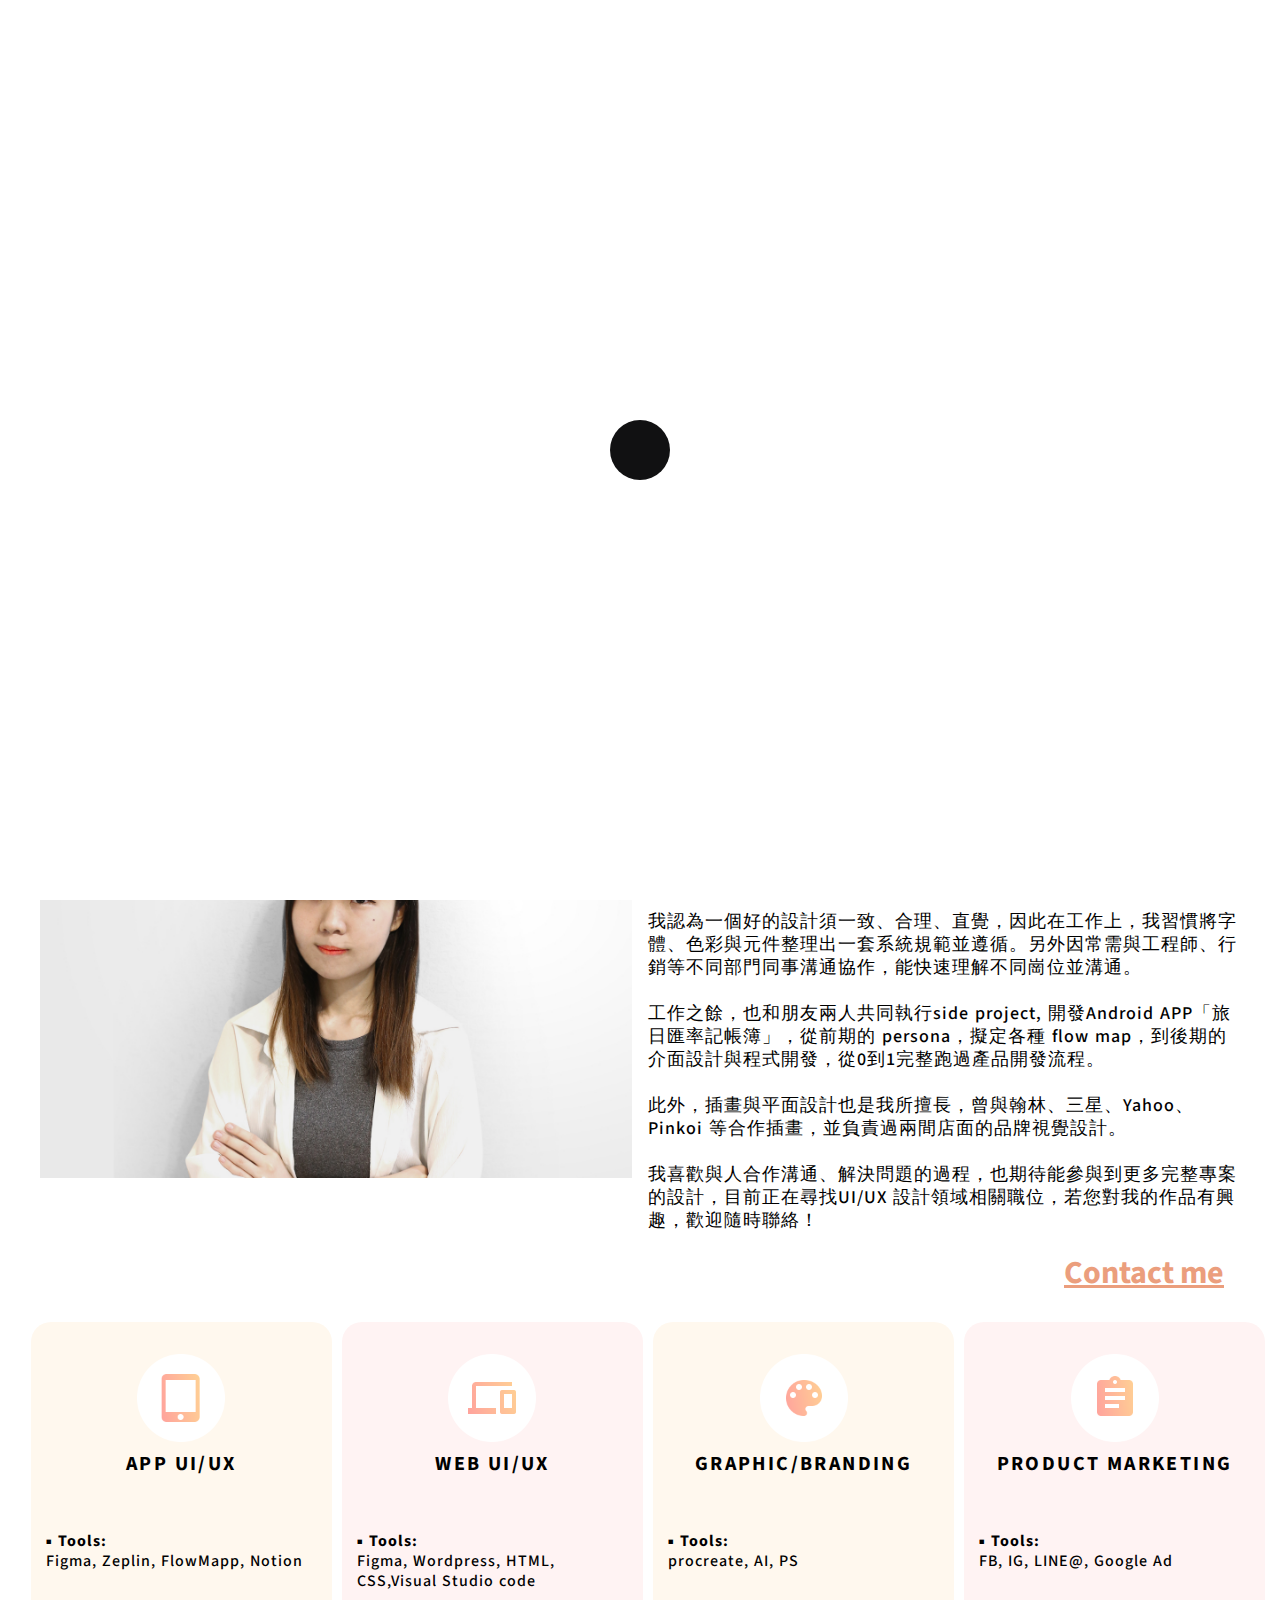
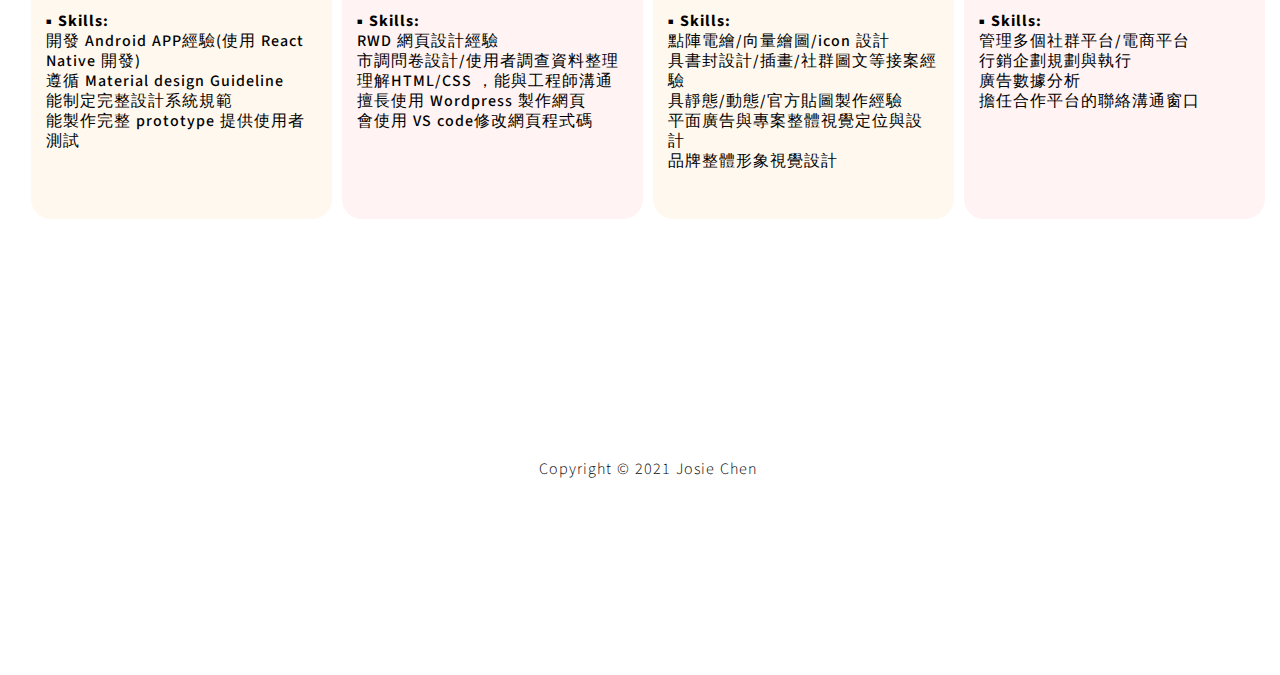
==== commit eea2fa04: "Merge branch 'main' of https://github.com/roto93/Josie-Chen-site" ====
--- a/public/about.html
+++ b/public/about.html
@@ -17,7 +17,7 @@
 
 	<!-- Site title
    ================================================== -->
-	<title>Pure Mix - About Page</title>
+	<title>Josie Chen - About me</title>
 
 	<!-- Bootstrap CSS
    ================================================== -->
@@ -120,17 +120,23 @@
 				<div class="about__intro__img">
 					<img src="./images/履歷頭貼.png" alt="">
 				</div>
-				<div class="about__intro__content">
-					<p>
-						嗨，我是玠何，擔任 UI / Visual Designer 約2年。
-						<br><br>
-						主要負責公司官方購物網站、landing page 的設計與使用者測試，同時也參與行銷廣告的企劃與設計。工作上需與工程師、行銷、業務、產品設計多方協作，能快速理解不同崗位並溝通。
-						<br><br>
-						平時喜歡看 Medium、聽設計相關的 podcast，也和朋友兩人共同開發匯率記帳 APP，從前期的 persona，擬定各種 flow
-						map，到後期的介面設計與程式開發，完整跑過產品開發流程 。
-						<br><br>
-						此外，我也擅長插畫，曾與各領域品牌進行合作，如翰林出版、三星、Yahoo、Pinkoi 等。
-					</p>
+				<div class="about__intro__content" style="position:relative">
+					<p>
+						嗨，我是玠何，擔任 UI / Visual Designer 約2年。<br>
+						主要負責網頁設計、使用者測試，與行銷廣告的企劃與定調整體主視覺。<br>
+						<br>
+						我認為一個好的設計須一致、合理、直覺，因此在工作上，我習慣將字體、色彩與元件整理出一套系統規範並遵循。另外因常需與工程師、行銷等不同部門同事溝通協作，能快速理解不同崗位並溝通。<br>
+						<br>
+						工作之餘，也和朋友兩人共同執行side project, 開發Android APP「旅日匯率記帳簿」，從前期的 persona，擬定各種 flow
+						map，到後期的介面設計與程式開發，從0到1完整跑過產品開發流程。<br>
+						<br>
+						此外，插畫與平面設計也是我所擅長，曾與翰林、三星、Yahoo、Pinkoi 等合作插畫，並負責過兩間店面的品牌視覺設計。<br>
+						<br>
+						我喜歡與人合作溝通、解決問題的過程，也期待能參與到更多完整專案的設計，目前正在尋找UI/UX 設計領域相關職位，若您對我的作品有興趣，歡迎隨時聯絡！
+					</p>
+					<a style="display: inline-block;right:0;position:absolute" href="contact.html"
+						class="contact-btn">Contact
+						me <i class="fa fa-arrow-right"></i></a>
 				</div>
 			</div>
 
@@ -141,10 +147,10 @@
 						<img src="./images/APP-UI.png" alt="">
 						<h2>APP UI/UX</h2>
 					</div>
-					<p>Tools:<br>
+					<p><span style="font-weight: bold;">▪ Tools:</span><br>
 						Figma, Zeplin, FlowMapp, Notion<br>
-						<br>
-						Skills:<br>
+						<br><br>
+						<span style="font-weight: bold;">▪ Skills:</span><br>
 						開發 Android APP經驗(使用 React Native 開發)<br>
 						遵循 Material design Guideline<br>
 						能制定完整設計系統規範<br>
@@ -153,14 +159,14 @@
 				</div>
 				<div class="skill-cards">
 					<div class="card-icon">
-						<img src="./images/WEB-UI.png" alt="">
+						<img src="./images/Web-UI.png" alt="">
 						<h2>WEB UI/UX</h2>
 					</div>
 					<p>
-						Tools: <br>
+						<span style="font-weight: bold;">▪ Tools:</span> <br>
 						Figma, Wordpress, HTML, CSS,Visual Studio code<br>
 						<br>
-						Skills:<br>
+						<span style="font-weight: bold;">▪ Skills:</span><br>
 						RWD 網頁設計經驗<br>
 						市調問卷設計/使用者調查資料整理<br>
 						理解HTML/CSS ，能與工程師溝通<br>
@@ -174,10 +180,10 @@
 						<h2>graphic/branding</h2>
 					</div>
 					<p>
-						Tools: <br>
+						<span style="font-weight: bold;">▪ Tools:</span> <br>
 						procreate, AI, PS<br>
-						<br>
-						Skills:<br>
+						<br><br>
+						<span style="font-weight: bold;">▪ Skills:</span><br>
 						點陣電繪/向量繪圖/icon 設計<br>
 						具書封設計/插畫/社群圖文等接案經驗<br>
 						具靜態/動態/官方貼圖製作經驗<br>
@@ -191,10 +197,10 @@
 						<h2>Product Marketing</h2>
 					</div>
 					<p>
-						Tools:<br>
+						<span style="font-weight: bold;">▪ Tools:</span> <br>
 						FB, IG, LINE@, Google Ad<br>
-						<br>
-						Skills:<br>
+						<br><br>
+						<span style="font-weight: bold;">▪ Skills:</span><br>
 						管理多個社群平台/電商平台<br>
 						行銷企劃規劃與執行<br>
 						廣告數據分析<br>
@@ -205,6 +211,14 @@
 
 			<!-- 經歷 -->
 			<div class="about__experience">
+
+			</div>
+
+			<!-- 履歷 -->
+			<div class="about__CV">
+				<div class="cv-cards">
+
+				</div>
 
 			</div>
 		</div>
--- a/public/css/style.css
+++ b/public/css/style.css
@@ -800,6 +800,18 @@
 .skill-cards:nth-child(even){
     background-color: #FFF3F3;
 }
+.about__CV {
+    width: 98%;
+    margin: 0 auto;
+    display: flex;
+    flex-direction: row;
+    justify-content: space-evenly;
+    flex-wrap:wrap;
+}
+.cv-cards {
+  
+
+}
 
 @media (max-width:992px) {
     .about__skills{
@@ -922,8 +934,18 @@
 
 .contact-btn {
     font-size: 2rem;
+    padding-right: 1em;
+    font-weight: bold;
     text-decoration: underline;
     color: #EB9E7D;
+}
+
+.contact-btn:hover {
+    font-size: 2rem;
+    font-weight: bold;
+    padding-right: 0.5em;
+    text-decoration: underline;
+    color: #ffc997;
 }
 
 .contact-icon {
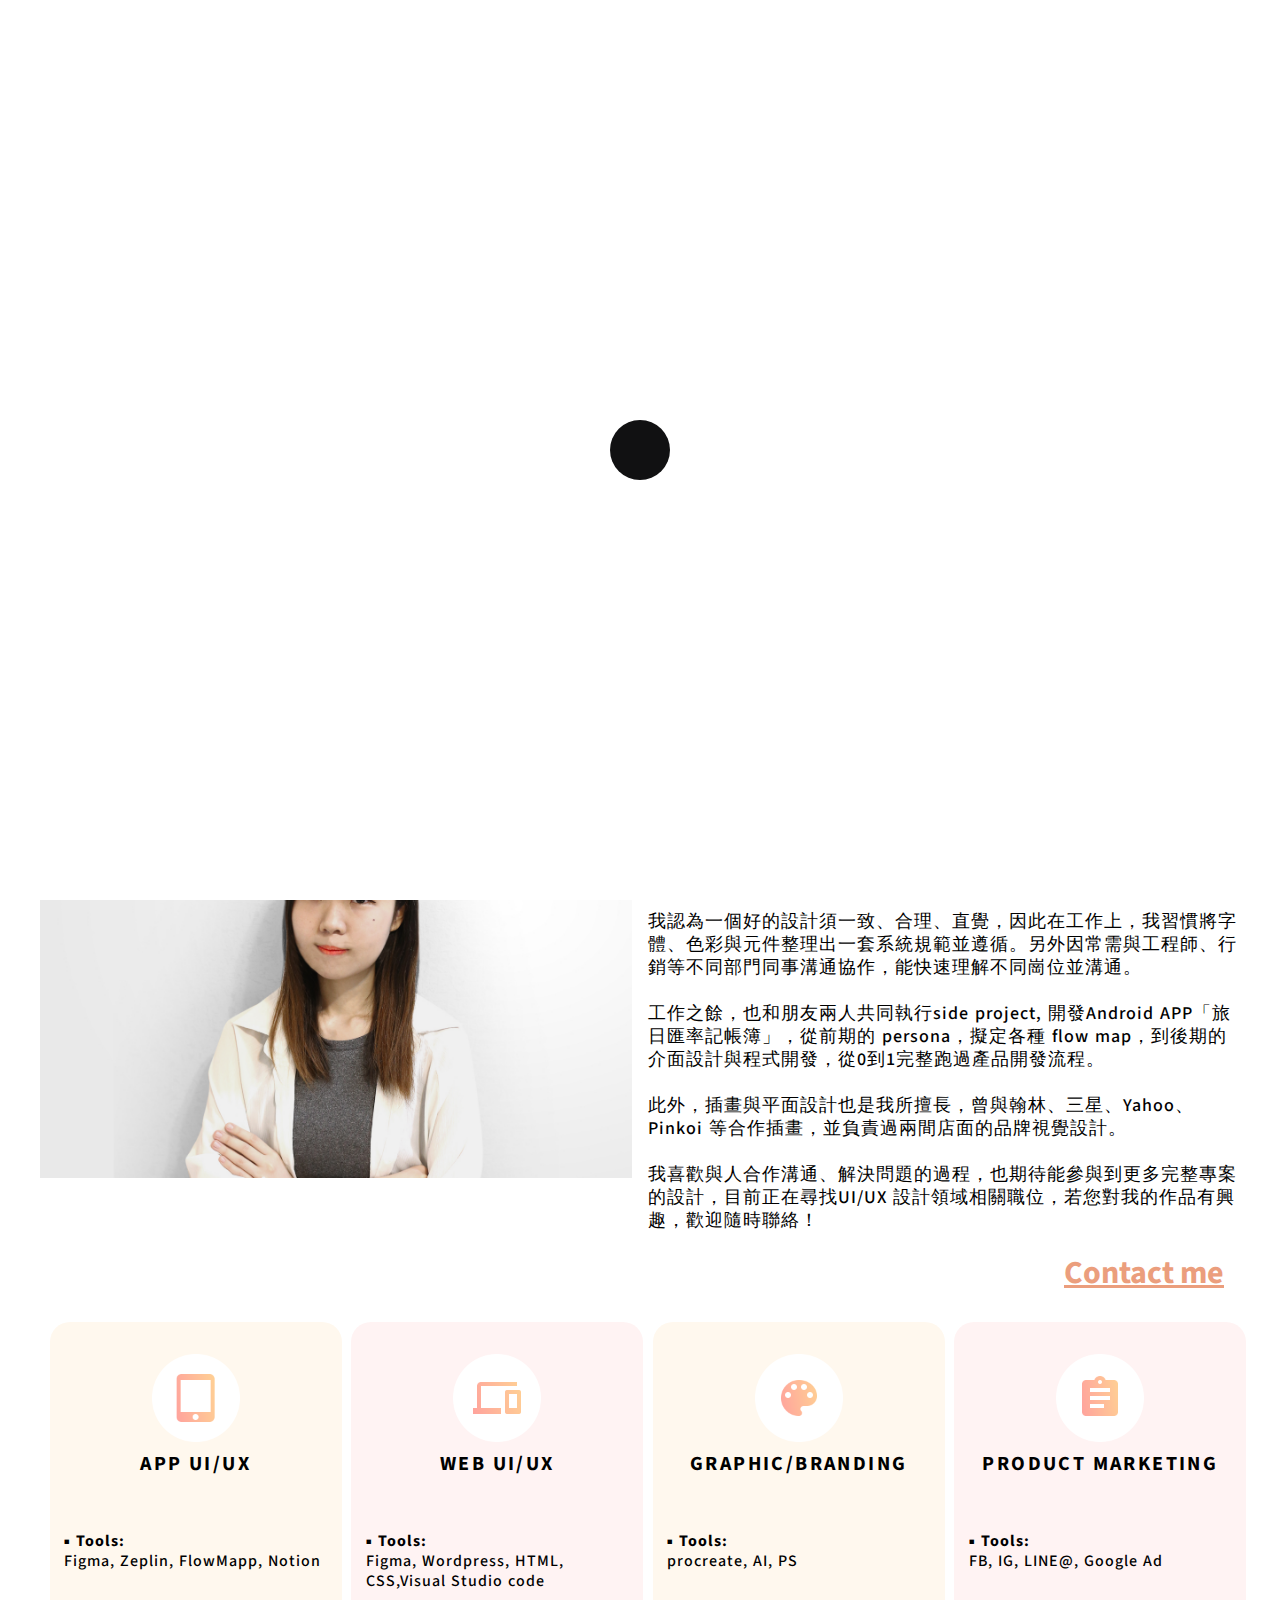
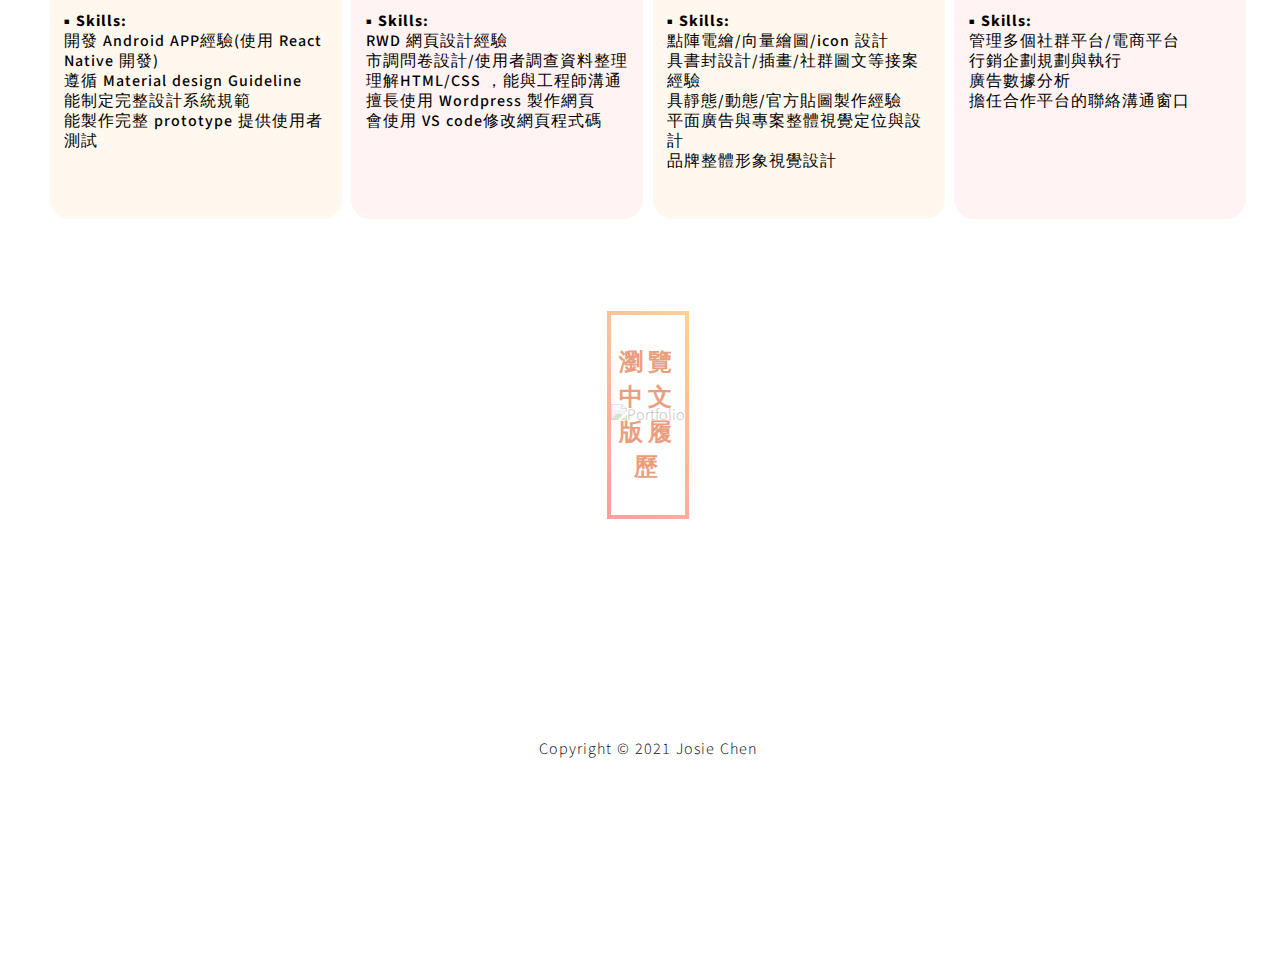
==== commit b43bc759: "7/5 add CV" ====
--- a/public/about.html
+++ b/public/about.html
@@ -15,6 +15,10 @@
 	<meta name="keywords" content="">
 	<meta name="description" content="">
 
+	<!-- 要 access Imgur 的圖片必須加這行 
+	See https://stackoverflow.com/questions/43895390/imgur-images-returning-403-->
+	<meta name="referrer" content="no-referrer">
+
 	<!-- Site title
    ================================================== -->
 	<title>Josie Chen - About me</title>
@@ -39,6 +43,23 @@
 	<!-- Google web font 
    ================================================== -->
 	<link href='https://fonts.googleapis.com/css?family=Source+Sans+Pro:400,700,300' rel='stylesheet' type='text/css'>
+
+	<!-- Facebook Opengraph -->
+	<meta property="og:url" content="https://josie-chen.firebaseapp.com/index.html" />
+	<meta property="og:locale" content="zh_TW" />
+	<meta property="og:type" content="website" />
+	<meta property="og:title" content="Josie Chen Portfolio" />
+	<meta property="og:description"
+		content="嗨，我是玠何，在成為專業UI設計師的路上努力著。習慣將每個設計元素整理出系統規範，熟悉與不同部門同事溝通協作，能快速理解不同崗位並溝通。工作之餘也喜歡執行side project，曾與朋友共同開發一款Android APP，負責專案的流程規劃與介面設計。目前正在尋找UI/UX 設計領域相關職位，若您對我的作品有興趣，歡迎隨時聯絡！" />
+	<meta property="og:image" content="https://i.imgur.com/hys7hNR.jpg" />
+	<meta property="og:image:alt" content="josie chen " />
+	<meta property=" og:image:type" content="image/png" />
+	<meta property="og:image:width" content="1200px" />
+	<meta property="og:image:height" content="630px" />
+	<!-- End Facebook Opengraph -->
+
+	<!-- favicon  -->
+	<link rel='shortcut icon' type='image/x-icon' href='https://i.imgur.com/I1AOhrQ.png' />
 
 </head>
 
@@ -217,9 +238,17 @@
 			<!-- 履歷 -->
 			<div class="about__CV">
 				<div class="cv-cards">
-
-				</div>
-
+					<a href="https://www.cakeresume.com/josie-chen" target="_blank" rel="noreferrer noopener">
+						<div class="full-1 border">
+							<div>
+								<img src="https://i.imgur.com/ssVahDU.jpg" class="img-responsive" alt="Portfolio">
+								<div class="CV-overlay">
+									<h2 class="CV-link">瀏覽中文版履歷</h2>
+								</div>
+							</div>
+						</div>
+					</a>
+				</div>
 			</div>
 		</div>
 	</section>
--- a/public/css/style.css
+++ b/public/css/style.css
@@ -746,12 +746,13 @@
 }
 
 .about__skills{
-    width: 98%;
+    width: 95%;
     margin: 0 auto;
     display: flex;
     flex-direction: row;
     justify-content: space-evenly;
     flex-wrap:wrap;
+    margin-bottom: 72px;
 }
 
 
@@ -800,8 +801,23 @@
 .skill-cards:nth-child(even){
     background-color: #FFF3F3;
 }
+
+@media (max-width:992px) {
+    .about__skills{
+        width: 90%;
+    }
+    .skill-cards{
+        width: 48%;
+    }
+}
+@media (max-width:576px) {
+    .skill-cards{
+        width: 98%;
+    }
+}
+
 .about__CV {
-    width: 98%;
+    width: 95%;
     margin: 0 auto;
     display: flex;
     flex-direction: row;
@@ -809,23 +825,75 @@
     flex-wrap:wrap;
 }
 .cv-cards {
+    max-width: 500px;
+}
+.img-responsive {
+    display: block;
+    max-width: 100%;
+    height: auto;
+  }
+  .CV-overlay {
+    background-color: rgba(255, 255, 255, 0.7);
+    position: absolute;
+    top: 0;
+    right: 0;
+    bottom: 0;
+    left: 0;
+    display: flex;
+    justify-content: center;
+    align-items: center;
+    width: 100%;
+    height: 100%;
+    opacity: 1;
+    -webkit-transition: all 0.4s ease-in-out;
+    transition: all 0.4s ease-in-out;
+  }
+  .CV-overlay:hover {
+    background-color: rgba(255, 255, 255, 0.1);
+    opacity: 0;
+  }
   
-
-}
-
-@media (max-width:992px) {
-    .about__skills{
+  .CV-overlay:hover CV-link {
+    opacity: 0;
+  }
+  
+  .CV-link {
+    position: absolute;
+    margin: 0;
+    padding-top: 1rem;
+    padding-bottom: 1rem;
+    top: 50%;
+    width: 100%;
+    text-align: center;
+    transform: translateY(-50%);
+    text-decoration: none;
+    font-size: 1.5rem;
+    font-weight: bold;
+    color: #eb9e7d;
+  }
+  
+  .border {
+    position: relative;
+    display: grid;
+    place-items: center;
+    min-height: 200px;
+    border: 4px solid;
+  }
+  
+  .full-1 {
+    border-image: linear-gradient(45deg, #ff9e9e, #ffd194) 1;
+  }
+  
+  .full-2 {
+    border-image: linear-gradient(45deg, #ffd194, #ff9e9e) 1;
+  }
+
+  @media (max-width:992px) {
+    .about__CV{
         width: 90%;
     }
-    .skill-cards{
-        width: 48%;
-    }
-}
-@media (max-width:576px) {
-    .skill-cards{
-        width: 98%;
-    }
-}
+}
+
 
 /* blog & single post section styles
 /* ========================================== */
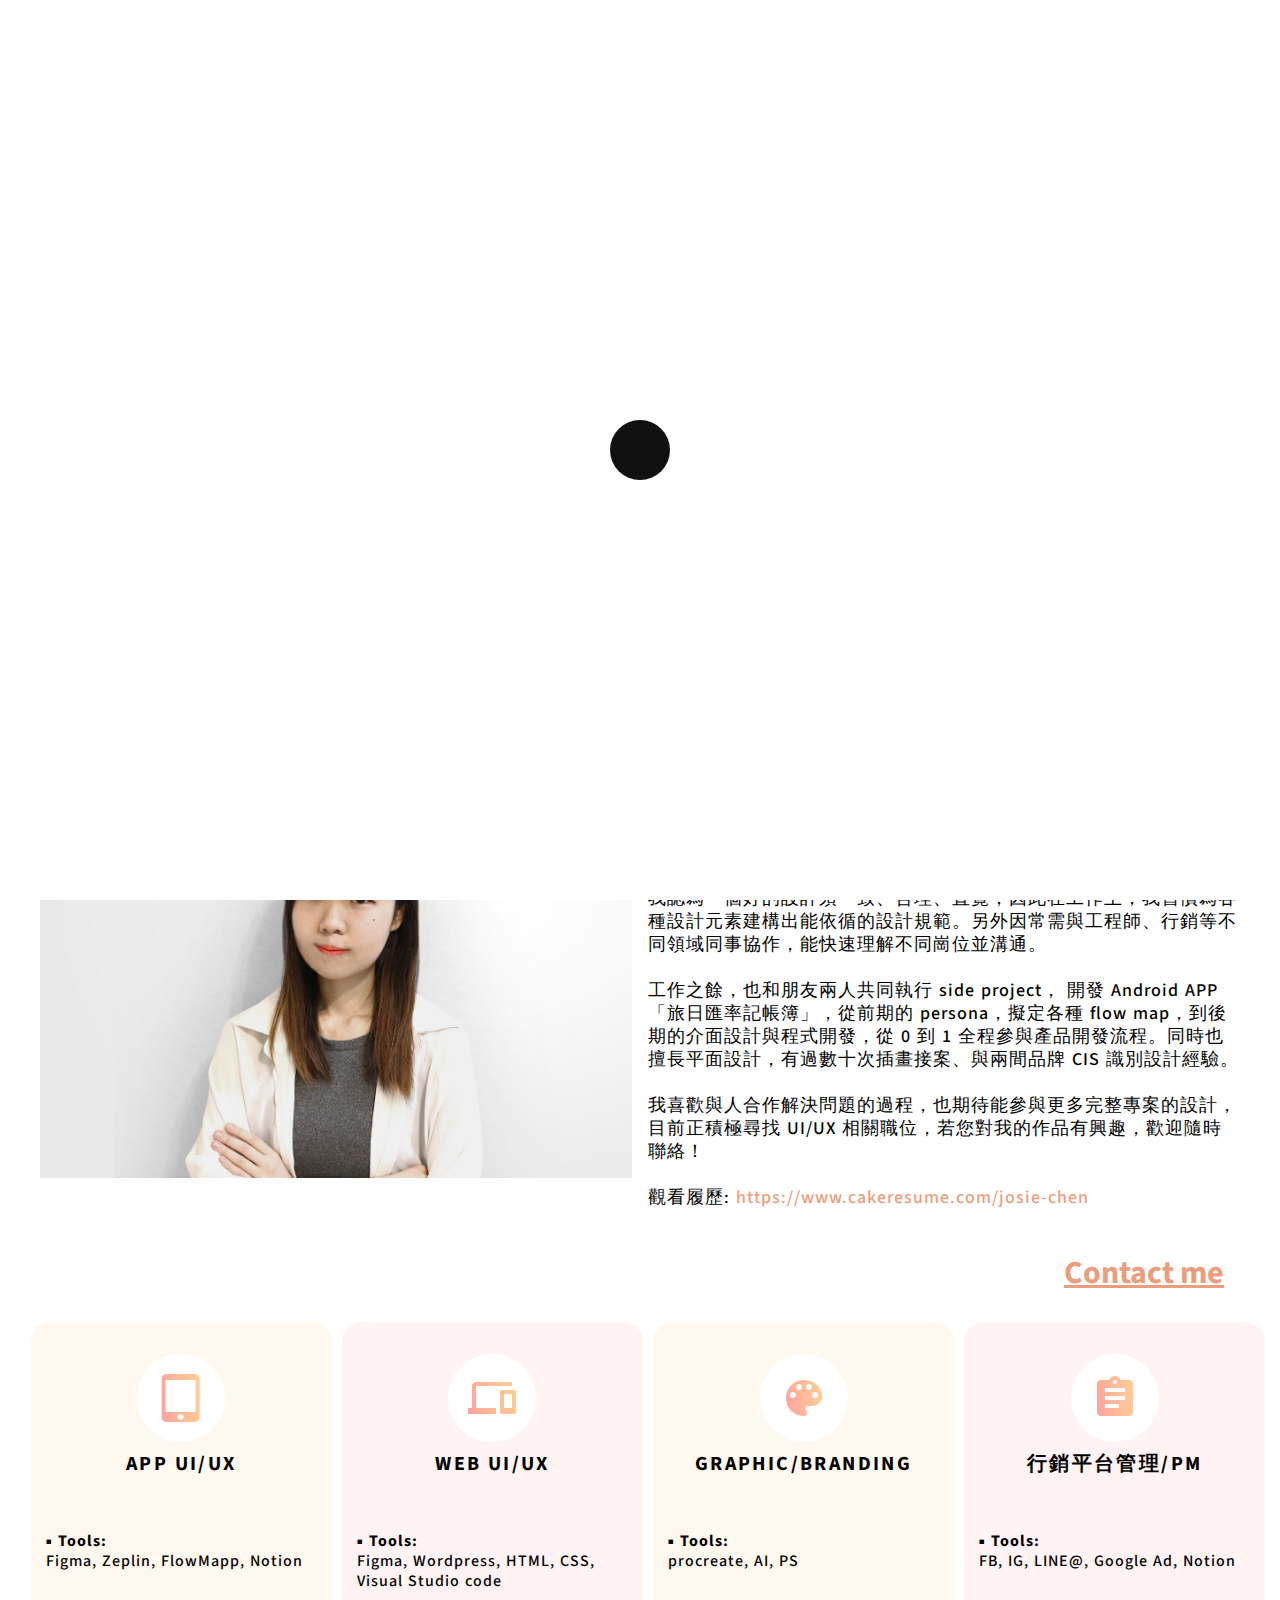
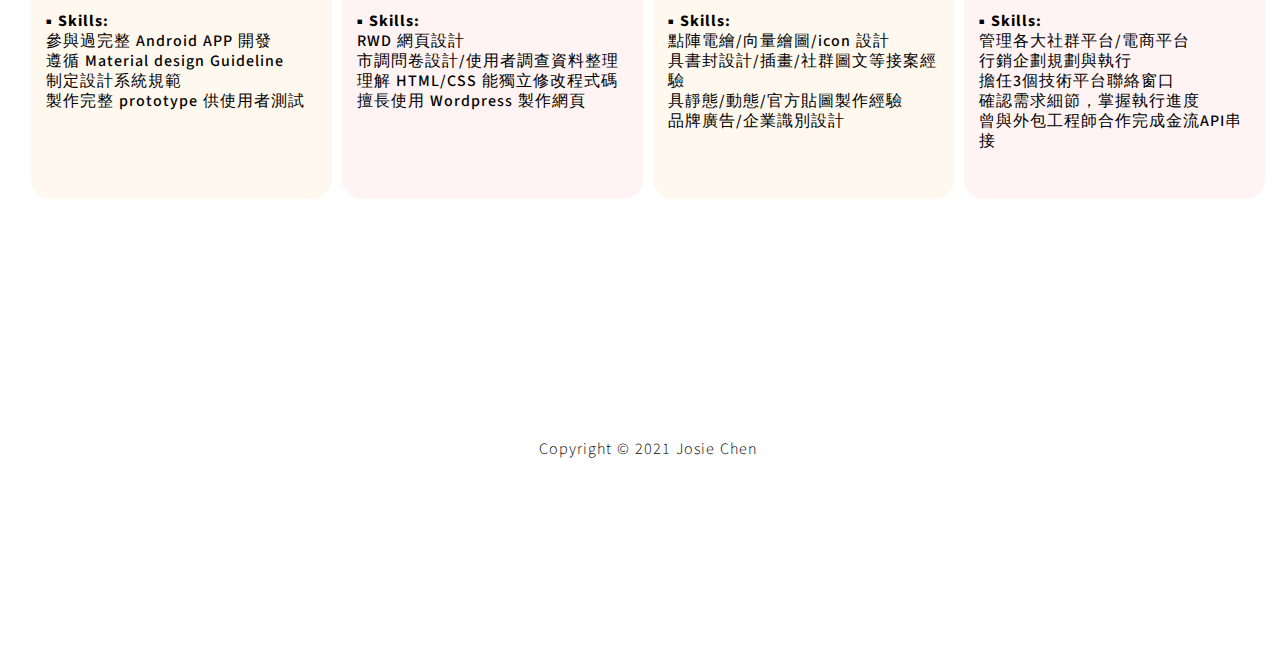
==== commit 96d8babf: "更新About頁面文案" ====
--- a/public/about.html
+++ b/public/about.html
@@ -15,10 +15,6 @@
 	<meta name="keywords" content="">
 	<meta name="description" content="">
 
-	<!-- 要 access Imgur 的圖片必須加這行 
-	See https://stackoverflow.com/questions/43895390/imgur-images-returning-403-->
-	<meta name="referrer" content="no-referrer">
-
 	<!-- Site title
    ================================================== -->
 	<title>Josie Chen - About me</title>
@@ -48,7 +44,7 @@
 	<meta property="og:url" content="https://josie-chen.firebaseapp.com/index.html" />
 	<meta property="og:locale" content="zh_TW" />
 	<meta property="og:type" content="website" />
-	<meta property="og:title" content="Josie Chen Portfolio" />
+	<meta property="og:title" content="About me｜Josie Chen Portfolio" />
 	<meta property="og:description"
 		content="嗨，我是玠何，在成為專業UI設計師的路上努力著。習慣將每個設計元素整理出系統規範，熟悉與不同部門同事溝通協作，能快速理解不同崗位並溝通。工作之餘也喜歡執行side project，曾與朋友共同開發一款Android APP，負責專案的流程規劃與介面設計。目前正在尋找UI/UX 設計領域相關職位，若您對我的作品有興趣，歡迎隨時聯絡！" />
 	<meta property="og:image" content="https://i.imgur.com/hys7hNR.jpg" />
@@ -144,16 +140,19 @@
 				<div class="about__intro__content" style="position:relative">
 					<p>
 						嗨，我是玠何，擔任 UI / Visual Designer 約2年。<br>
-						主要負責網頁設計、使用者測試，與行銷廣告的企劃與定調整體主視覺。<br>
-						<br>
-						我認為一個好的設計須一致、合理、直覺，因此在工作上，我習慣將字體、色彩與元件整理出一套系統規範並遵循。另外因常需與工程師、行銷等不同部門同事溝通協作，能快速理解不同崗位並溝通。<br>
-						<br>
-						工作之餘，也和朋友兩人共同執行side project, 開發Android APP「旅日匯率記帳簿」，從前期的 persona，擬定各種 flow
-						map，到後期的介面設計與程式開發，從0到1完整跑過產品開發流程。<br>
-						<br>
-						此外，插畫與平面設計也是我所擅長，曾與翰林、三星、Yahoo、Pinkoi 等合作插畫，並負責過兩間店面的品牌視覺設計。<br>
-						<br>
-						我喜歡與人合作溝通、解決問題的過程，也期待能參與到更多完整專案的設計，目前正在尋找UI/UX 設計領域相關職位，若您對我的作品有興趣，歡迎隨時聯絡！
+						負責網頁 UI/UX、品牌視覺設計，並擔任 3 個合作平台的聯絡窗口。<br>
+						<br>
+						我認為一個好的設計須一致、合理、直覺，因此在工作上，我習慣為各種設計元素建構出能依循的設計規範。另外因常需與工程師、行銷等不同領域同事協作，能快速理解不同崗位並溝通。<br>
+						<br>
+						工作之餘，也和朋友兩人共同執行 side project， 開發 Android APP「旅日匯率記帳簿」，從前期的 persona，擬定各種 flow
+						map，到後期的介面設計與程式開發，從 0 到 1 全程參與產品開發流程。同時也擅長平面設計，有過數十次插畫接案、與兩間品牌 CIS 識別設計經驗。<br>
+						<br>
+						我喜歡與人合作解決問題的過程，也期待能參與更多完整專案的設計，目前正積極尋找 UI/UX 相關職位，若您對我的作品有興趣，歡迎隨時聯絡！<br>
+						<br>
+						觀看履歷:<a href="https://www.cakeresume.com/josie-chen" class="url-link" , target="_blank"
+							rel="noreferrer noopener">
+							https://www.cakeresume.com/josie-chen</a><br>
+						<br>
 					</p>
 					<a style="display: inline-block;right:0;position:absolute" href="contact.html"
 						class="contact-btn">Contact
@@ -172,10 +171,10 @@
 						Figma, Zeplin, FlowMapp, Notion<br>
 						<br><br>
 						<span style="font-weight: bold;">▪ Skills:</span><br>
-						開發 Android APP經驗(使用 React Native 開發)<br>
+						參與過完整 Android APP 開發<br>
 						遵循 Material design Guideline<br>
-						能制定完整設計系統規範<br>
-						能製作完整 prototype 提供使用者測試
+						制定設計系統規範<br>
+						製作完整 prototype 供使用者測試
 					</p>
 				</div>
 				<div class="skill-cards">
@@ -185,14 +184,13 @@
 					</div>
 					<p>
 						<span style="font-weight: bold;">▪ Tools:</span> <br>
-						Figma, Wordpress, HTML, CSS,Visual Studio code<br>
-						<br>
-						<span style="font-weight: bold;">▪ Skills:</span><br>
-						RWD 網頁設計經驗<br>
+						Figma, Wordpress, HTML, CSS, Visual Studio code<br>
+						<br>
+						<span style="font-weight: bold;">▪ Skills:</span><br>
+						RWD 網頁設計<br>
 						市調問卷設計/使用者調查資料整理<br>
-						理解HTML/CSS ，能與工程師溝通<br>
+						理解 HTML/CSS 能獨立修改程式碼<br>
 						擅長使用 Wordpress 製作網頁<br>
-						會使用 VS code修改網頁程式碼<br>
 					</p>
 				</div>
 				<div class="skill-cards">
@@ -208,24 +206,26 @@
 						點陣電繪/向量繪圖/icon 設計<br>
 						具書封設計/插畫/社群圖文等接案經驗<br>
 						具靜態/動態/官方貼圖製作經驗<br>
-						平面廣告與專案整體視覺定位與設計<br>
-						品牌整體形象視覺設計<br>
+						品牌廣告/企業識別設計<br>
+
 					</p>
 				</div>
 				<div class="skill-cards">
 					<div class="card-icon">
 						<img src="./images/Product-marketing.png" alt="">
-						<h2>Product Marketing</h2>
+						<h2>行銷平台管理/PM</h2>
 					</div>
 					<p>
 						<span style="font-weight: bold;">▪ Tools:</span> <br>
-						FB, IG, LINE@, Google Ad<br>
+						FB, IG, LINE@, Google Ad, Notion<br>
 						<br><br>
 						<span style="font-weight: bold;">▪ Skills:</span><br>
-						管理多個社群平台/電商平台<br>
+						管理各大社群平台/電商平台<br>
 						行銷企劃規劃與執行<br>
-						廣告數據分析<br>
-						擔任合作平台的聯絡溝通窗口<br>
+						擔任3個技術平台聯絡窗口<br>
+						確認需求細節，掌握執行進度<br>
+						曾與外包工程師合作完成金流API串接
+
 					</p>
 				</div>
 			</div>
@@ -238,17 +238,9 @@
 			<!-- 履歷 -->
 			<div class="about__CV">
 				<div class="cv-cards">
-					<a href="https://www.cakeresume.com/josie-chen" target="_blank" rel="noreferrer noopener">
-						<div class="full-1 border">
-							<div>
-								<img src="https://i.imgur.com/ssVahDU.jpg" class="img-responsive" alt="Portfolio">
-								<div class="CV-overlay">
-									<h2 class="CV-link">瀏覽中文版履歷</h2>
-								</div>
-							</div>
-						</div>
-					</a>
-				</div>
+
+				</div>
+
 			</div>
 		</div>
 	</section>
--- a/public/css/style.css
+++ b/public/css/style.css
@@ -719,6 +719,14 @@
     line-height: 23px;
 }
 
+.url-link {
+    color:#EB9E7D;
+}
+.url-link:hover{
+    color:#ffc997;
+}
+
+
 @media (max-width:992px) {
     .about__intro {
         flex-direction: column;
@@ -746,13 +754,12 @@
 }
 
 .about__skills{
-    width: 95%;
+    width: 98%;
     margin: 0 auto;
     display: flex;
     flex-direction: row;
     justify-content: space-evenly;
     flex-wrap:wrap;
-    margin-bottom: 72px;
 }
 
 
@@ -801,6 +808,14 @@
 .skill-cards:nth-child(even){
     background-color: #FFF3F3;
 }
+.about__CV {
+    width: 98%;
+    margin: 0 auto;
+    display: flex;
+    flex-direction: row;
+    justify-content: space-evenly;
+    flex-wrap:wrap;
+}
 
 @media (max-width:992px) {
     .about__skills{
@@ -815,85 +830,6 @@
         width: 98%;
     }
 }
-
-.about__CV {
-    width: 95%;
-    margin: 0 auto;
-    display: flex;
-    flex-direction: row;
-    justify-content: space-evenly;
-    flex-wrap:wrap;
-}
-.cv-cards {
-    max-width: 500px;
-}
-.img-responsive {
-    display: block;
-    max-width: 100%;
-    height: auto;
-  }
-  .CV-overlay {
-    background-color: rgba(255, 255, 255, 0.7);
-    position: absolute;
-    top: 0;
-    right: 0;
-    bottom: 0;
-    left: 0;
-    display: flex;
-    justify-content: center;
-    align-items: center;
-    width: 100%;
-    height: 100%;
-    opacity: 1;
-    -webkit-transition: all 0.4s ease-in-out;
-    transition: all 0.4s ease-in-out;
-  }
-  .CV-overlay:hover {
-    background-color: rgba(255, 255, 255, 0.1);
-    opacity: 0;
-  }
-  
-  .CV-overlay:hover CV-link {
-    opacity: 0;
-  }
-  
-  .CV-link {
-    position: absolute;
-    margin: 0;
-    padding-top: 1rem;
-    padding-bottom: 1rem;
-    top: 50%;
-    width: 100%;
-    text-align: center;
-    transform: translateY(-50%);
-    text-decoration: none;
-    font-size: 1.5rem;
-    font-weight: bold;
-    color: #eb9e7d;
-  }
-  
-  .border {
-    position: relative;
-    display: grid;
-    place-items: center;
-    min-height: 200px;
-    border: 4px solid;
-  }
-  
-  .full-1 {
-    border-image: linear-gradient(45deg, #ff9e9e, #ffd194) 1;
-  }
-  
-  .full-2 {
-    border-image: linear-gradient(45deg, #ffd194, #ff9e9e) 1;
-  }
-
-  @media (max-width:992px) {
-    .about__CV{
-        width: 90%;
-    }
-}
-
 
 /* blog & single post section styles
 /* ========================================== */
@@ -1159,6 +1095,7 @@
 }
 
 
+
 @media (max-width: 768px) {
 
     .brand {
@@ -1208,7 +1145,7 @@
     .contact-submit {
         width: 70%;
     }
-
+    
 }
 
 @media (max-width: 450px) {
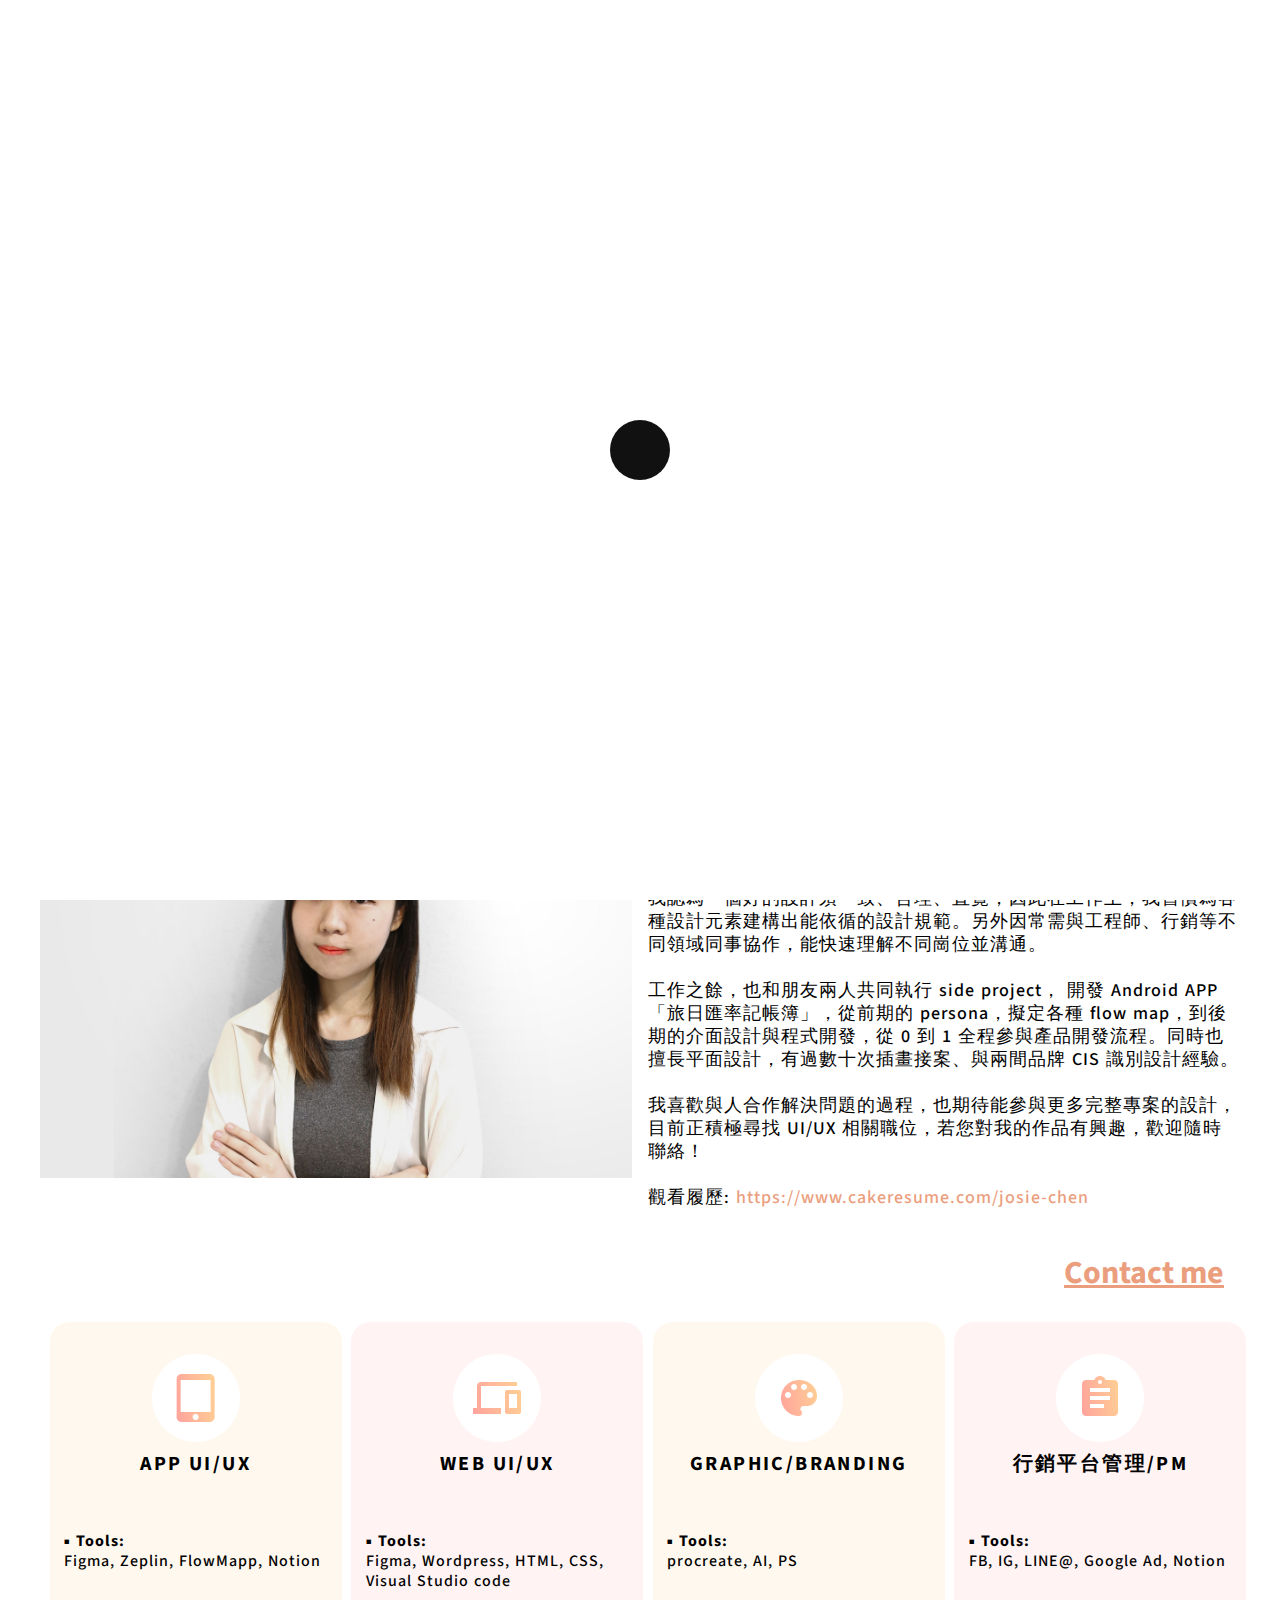
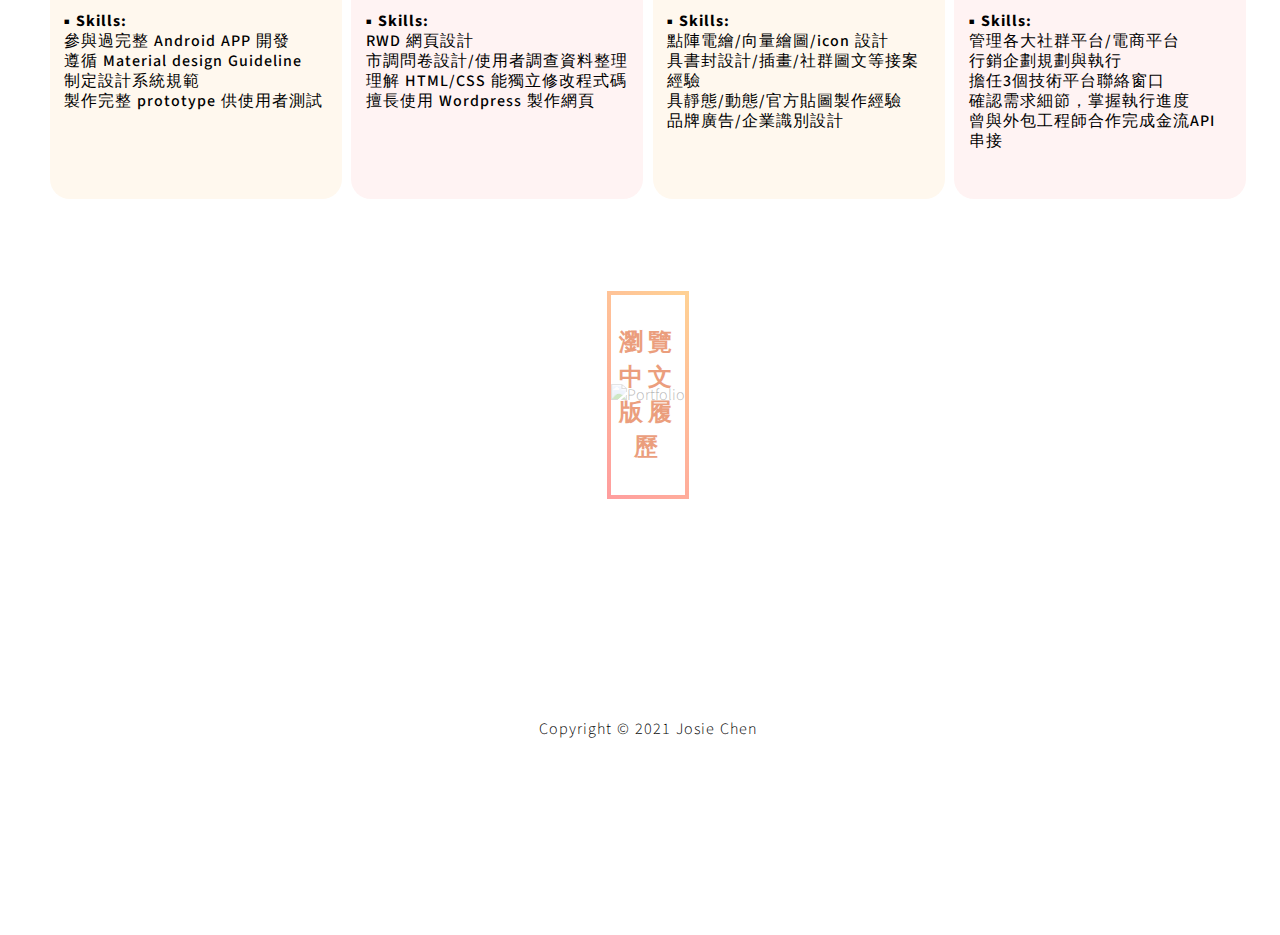
==== commit 575b5211: "fix confict" ====
--- a/public/about.html
+++ b/public/about.html
@@ -14,6 +14,10 @@
 	<meta name="viewport" content="width=device-width, initial-scale=1">
 	<meta name="keywords" content="">
 	<meta name="description" content="">
+
+	<!-- 要 access Imgur 的圖片必須加這行 
+	See https://stackoverflow.com/questions/43895390/imgur-images-returning-403-->
+	<meta name="referrer" content="no-referrer">
 
 	<!-- Site title
    ================================================== -->
@@ -238,9 +242,17 @@
 			<!-- 履歷 -->
 			<div class="about__CV">
 				<div class="cv-cards">
-
-				</div>
-
+					<a href="https://www.cakeresume.com/josie-chen" target="_blank" rel="noreferrer noopener">
+						<div class="full-1 border">
+							<div>
+								<img src="https://i.imgur.com/ssVahDU.jpg" class="img-responsive" alt="Portfolio">
+								<div class="CV-overlay">
+									<h2 class="CV-link">瀏覽中文版履歷</h2>
+								</div>
+							</div>
+						</div>
+					</a>
+				</div>
 			</div>
 		</div>
 	</section>
--- a/public/css/style.css
+++ b/public/css/style.css
@@ -754,12 +754,13 @@
 }
 
 .about__skills{
-    width: 98%;
+    width: 95%;
     margin: 0 auto;
     display: flex;
     flex-direction: row;
     justify-content: space-evenly;
     flex-wrap:wrap;
+    margin-bottom: 72px;
 }
 
 
@@ -808,28 +809,99 @@
 .skill-cards:nth-child(even){
     background-color: #FFF3F3;
 }
+
+@media (max-width:992px) {
+    .about__skills{
+        width: 90%;
+    }
+    .skill-cards{
+        width: 48%;
+    }
+}
+@media (max-width:576px) {
+    .skill-cards{
+        width: 98%;
+    }
+}
+
 .about__CV {
-    width: 98%;
+    width: 95%;
     margin: 0 auto;
     display: flex;
     flex-direction: row;
     justify-content: space-evenly;
     flex-wrap:wrap;
 }
-
-@media (max-width:992px) {
-    .about__skills{
+.cv-cards {
+    max-width: 500px;
+}
+.img-responsive {
+    display: block;
+    max-width: 100%;
+    height: auto;
+  }
+  .CV-overlay {
+    background-color: rgba(255, 255, 255, 0.7);
+    position: absolute;
+    top: 0;
+    right: 0;
+    bottom: 0;
+    left: 0;
+    display: flex;
+    justify-content: center;
+    align-items: center;
+    width: 100%;
+    height: 100%;
+    opacity: 1;
+    -webkit-transition: all 0.4s ease-in-out;
+    transition: all 0.4s ease-in-out;
+  }
+  .CV-overlay:hover {
+    background-color: rgba(255, 255, 255, 0.1);
+    opacity: 0;
+  }
+  
+  .CV-overlay:hover CV-link {
+    opacity: 0;
+  }
+  
+  .CV-link {
+    position: absolute;
+    margin: 0;
+    padding-top: 1rem;
+    padding-bottom: 1rem;
+    top: 50%;
+    width: 100%;
+    text-align: center;
+    transform: translateY(-50%);
+    text-decoration: none;
+    font-size: 1.5rem;
+    font-weight: bold;
+    color: #eb9e7d;
+  }
+  
+  .border {
+    position: relative;
+    display: grid;
+    place-items: center;
+    min-height: 200px;
+    border: 4px solid;
+  }
+  
+  .full-1 {
+    border-image: linear-gradient(45deg, #ff9e9e, #ffd194) 1;
+  }
+  
+  .full-2 {
+    border-image: linear-gradient(45deg, #ffd194, #ff9e9e) 1;
+  }
+
+  @media (max-width:992px) {
+    .about__CV{
         width: 90%;
     }
-    .skill-cards{
-        width: 48%;
-    }
-}
-@media (max-width:576px) {
-    .skill-cards{
-        width: 98%;
-    }
-}
+}
+
 
 /* blog & single post section styles
 /* ========================================== */
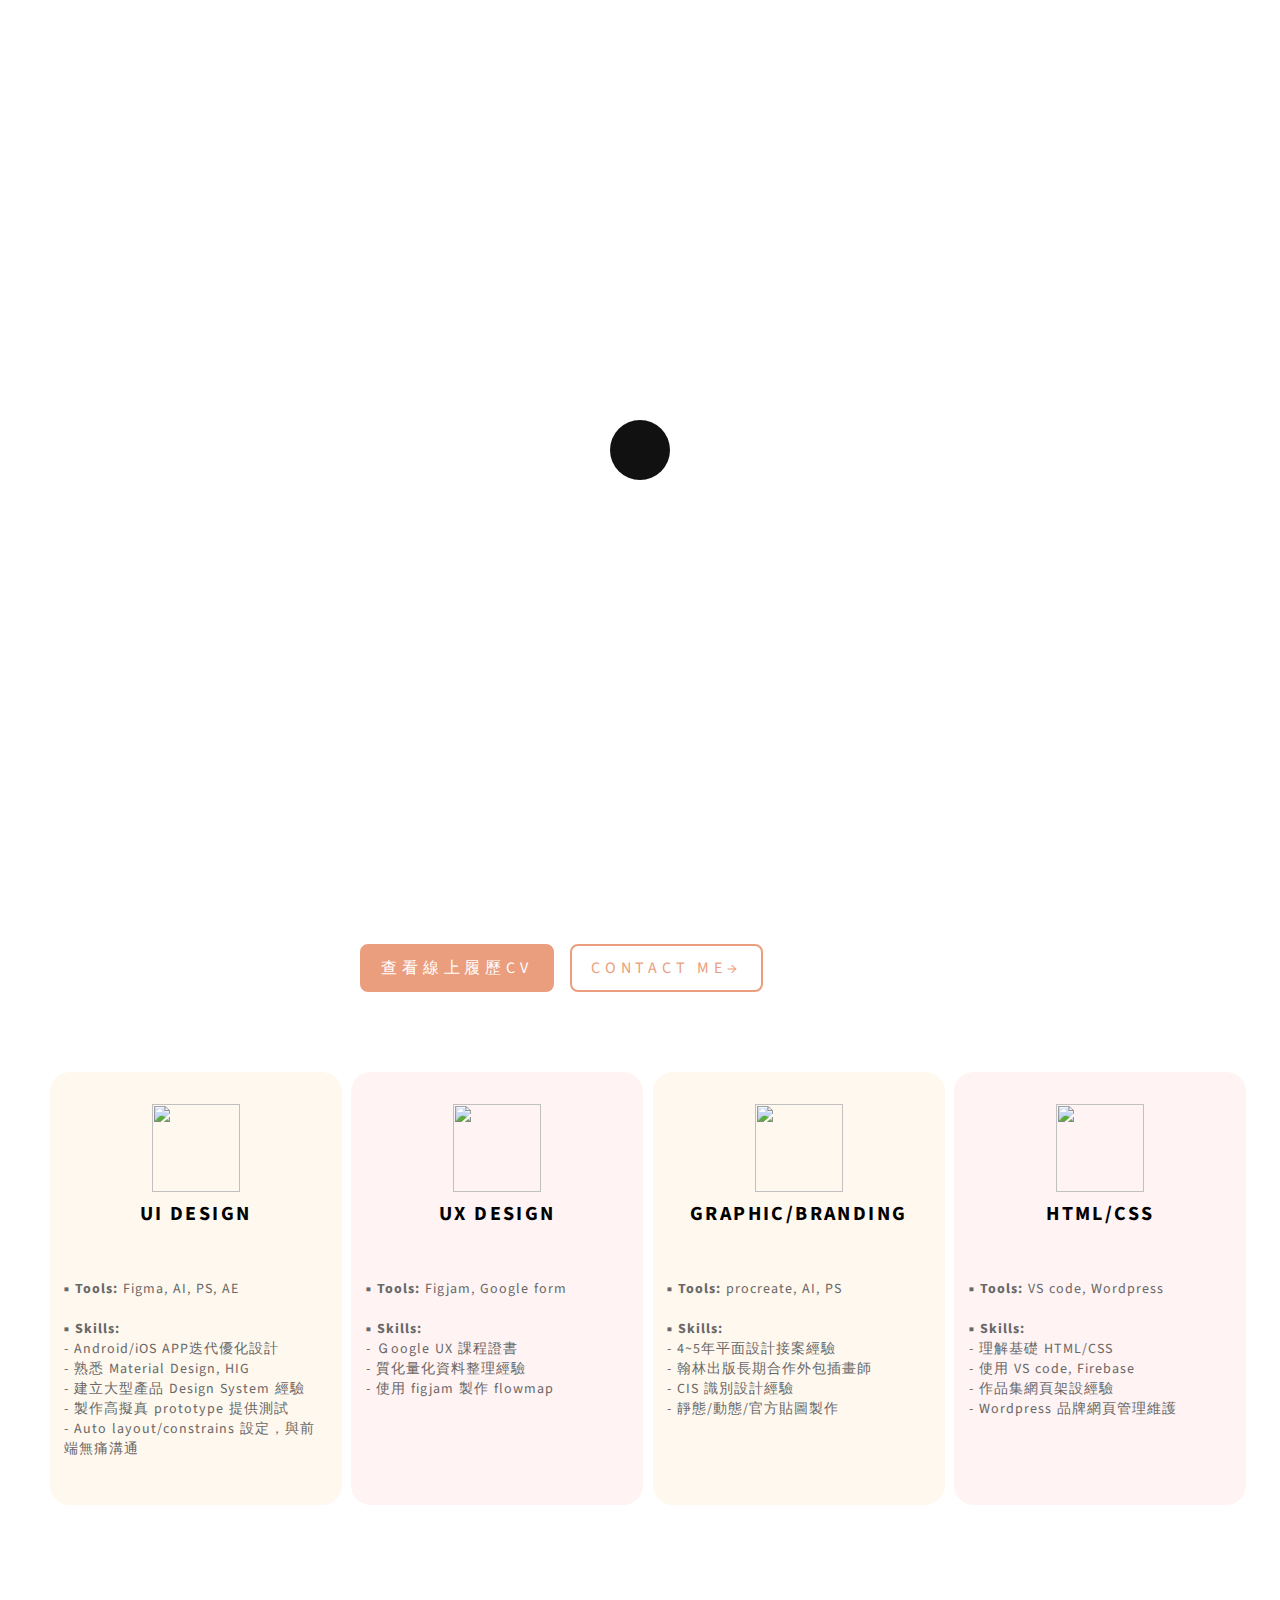
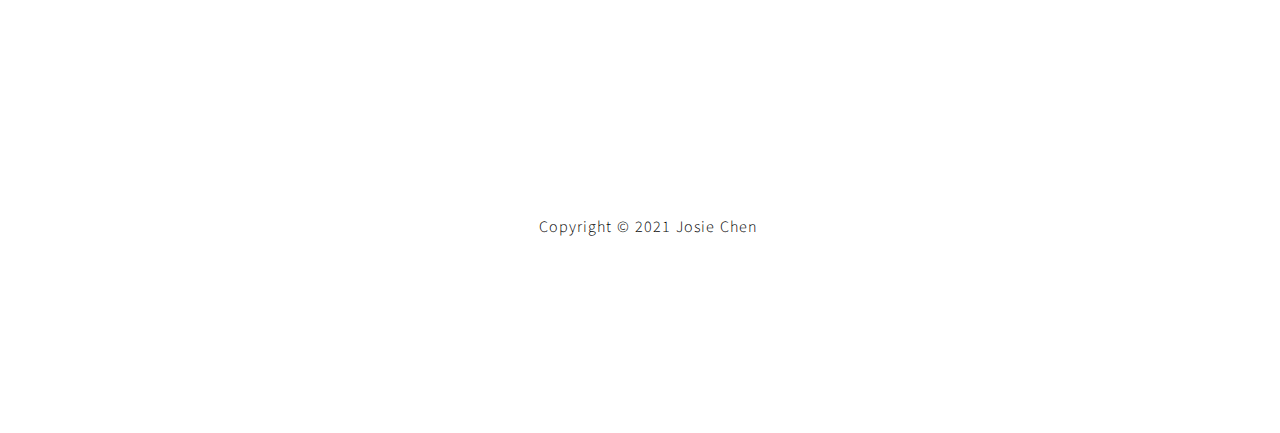
==== commit 8ba1008a: "fixed nav and change brand img, add portofolio page, add portofolio link to menu, add 3 featured wor" ====
--- a/public/about.html
+++ b/public/about.html
@@ -1,297 +1,294 @@
-<!DOCTYPE html>
-<html lang="en">
-
-<head>
-	<!--
-
-Template 2082 Pure Mix
-
-http://www.tooplate.com/view/2082-pure-mix
-
--->
-	<meta charset="utf-8">
-	<meta http-equiv="X-UA-Compatible" content="IE=Edge">
-	<meta name="viewport" content="width=device-width, initial-scale=1">
-	<meta name="keywords" content="">
-	<meta name="description" content="">
-
-	<!-- 要 access Imgur 的圖片必須加這行 
-	See https://stackoverflow.com/questions/43895390/imgur-images-returning-403-->
-	<meta name="referrer" content="no-referrer">
-
-	<!-- Site title
-   ================================================== -->
-	<title>Josie Chen - About me</title>
-
-	<!-- Bootstrap CSS
-   ================================================== -->
-	<link rel="stylesheet" href="css/bootstrap.min.css">
-
-	<!-- Animate CSS
-   ================================================== -->
-	<link rel="stylesheet" href="css/animate.min.css">
-
-	<!-- Font Icons CSS
-   ================================================== -->
-	<link rel="stylesheet" href="css/font-awesome.min.css">
-	<link rel="stylesheet" href="css/ionicons.min.css">
-
-	<!-- Main CSS
-   ================================================== -->
-	<link rel="stylesheet" href="css/style.css">
-
-	<!-- Google web font 
-   ================================================== -->
-	<link href='https://fonts.googleapis.com/css?family=Source+Sans+Pro:400,700,300' rel='stylesheet' type='text/css'>
-
-	<!-- Facebook Opengraph -->
-	<meta property="og:url" content="https://josie-chen.firebaseapp.com/index.html" />
-	<meta property="og:locale" content="zh_TW" />
-	<meta property="og:type" content="website" />
-	<meta property="og:title" content="About me｜Josie Chen Portfolio" />
-	<meta property="og:description"
-		content="嗨，我是玠何，在成為專業UI設計師的路上努力著。習慣將每個設計元素整理出系統規範，熟悉與不同部門同事溝通協作，能快速理解不同崗位並溝通。工作之餘也喜歡執行side project，曾與朋友共同開發一款Android APP，負責專案的流程規劃與介面設計。目前正在尋找UI/UX 設計領域相關職位，若您對我的作品有興趣，歡迎隨時聯絡！" />
-	<meta property="og:image" content="https://i.imgur.com/hys7hNR.jpg" />
-	<meta property="og:image:alt" content="josie chen " />
-	<meta property=" og:image:type" content="image/png" />
-	<meta property="og:image:width" content="1200px" />
-	<meta property="og:image:height" content="630px" />
-	<!-- End Facebook Opengraph -->
-
-	<!-- favicon  -->
-	<link rel='shortcut icon' type='image/x-icon' href='https://i.imgur.com/I1AOhrQ.png' />
-
-</head>
-
-<body>
-
-
-	<!-- Preloader section
-================================================== -->
-	<div class="preloader">
-
-		<div class="sk-spinner sk-spinner-pulse"></div>
-
-	</div>
-
-
-	<!-- Navigation section
-================================================== -->
-	<div class="nav-container">
-		<nav class="nav-inner transparent">
-
-			<div class="navbar">
-				<div class="container">
-					<div class="row">
-
-						<div class="brand">
-							<a href="index.html"><img src="images/logo.jpg" alt="Portfolio"></a>
-						</div>
-
-						<div class="navicon">
-							<div class="menu-container">
-
-								<div class="circle dark inline">
-									<i class="icon ion-navicon"></i>
-								</div>
-
-								<div class="list-menu">
-									<i class="icon ion-close-round close-iframe"></i>
-									<div class="intro-inner">
-										<ul id="nav-menu">
-											<li><a href="index.html">Home</a></li>
-											<li><a href="about.html">About</a></li>
-											<li><a href="contact.html">Contact</a></li>
-										</ul>
-									</div>
-								</div>
-
-							</div>
-						</div>
-
-					</div>
-				</div>
-			</div>
-
-		</nav>
-	</div>
-
-
-
-	<!-- Header section
-================================================== -->
-	<section id="header" class="header-four">
-		<div class="header-thumb">
-			<div>
-				<h1 class="wow fadeIn" data-wow-delay="0.6s">About Me</h1>
-				<h3 class="wow fadeInUp" data-wow-delay="0.9s">關於我的興趣、專長，與經歷</h3>
-			</div>
-		</div>
-	</section>
-
-
-	<!-- About section
-================================================== -->
-	<section id="about">
-		<div class="about__container">
-
-			<!-- 自介 -->
-			<div class="about__intro">
-
-				<div class="about__intro__img">
-					<img src="./images/履歷頭貼.png" alt="">
-				</div>
-				<div class="about__intro__content" style="position:relative">
-					<p>
-						嗨，我是玠何，擔任 UI / Visual Designer 約2年。<br>
-						負責網頁 UI/UX、品牌視覺設計，並擔任 3 個合作平台的聯絡窗口。<br>
-						<br>
-						我認為一個好的設計須一致、合理、直覺，因此在工作上，我習慣為各種設計元素建構出能依循的設計規範。另外因常需與工程師、行銷等不同領域同事協作，能快速理解不同崗位並溝通。<br>
-						<br>
-						工作之餘，也和朋友兩人共同執行 side project， 開發 Android APP「旅日匯率記帳簿」，從前期的 persona，擬定各種 flow
-						map，到後期的介面設計與程式開發，從 0 到 1 全程參與產品開發流程。同時也擅長平面設計，有過數十次插畫接案、與兩間品牌 CIS 識別設計經驗。<br>
-						<br>
-						我喜歡與人合作解決問題的過程，也期待能參與更多完整專案的設計，目前正積極尋找 UI/UX 相關職位，若您對我的作品有興趣，歡迎隨時聯絡！<br>
-						<br>
-						觀看履歷:<a href="https://www.cakeresume.com/josie-chen" class="url-link" , target="_blank"
-							rel="noreferrer noopener">
-							https://www.cakeresume.com/josie-chen</a><br>
-						<br>
-					</p>
-					<a style="display: inline-block;right:0;position:absolute" href="contact.html"
-						class="contact-btn">Contact
-						me <i class="fa fa-arrow-right"></i></a>
-				</div>
-			</div>
-
-			<!-- 能力 -->
-			<div class="about__skills">
-				<div class="skill-cards">
-					<div class="card-icon">
-						<img src="./images/APP-UI.png" alt="">
-						<h2>APP UI/UX</h2>
-					</div>
-					<p><span style="font-weight: bold;">▪ Tools:</span><br>
-						Figma, Zeplin, FlowMapp, Notion<br>
-						<br><br>
-						<span style="font-weight: bold;">▪ Skills:</span><br>
-						參與過完整 Android APP 開發<br>
-						遵循 Material design Guideline<br>
-						制定設計系統規範<br>
-						製作完整 prototype 供使用者測試
-					</p>
-				</div>
-				<div class="skill-cards">
-					<div class="card-icon">
-						<img src="./images/Web-UI.png" alt="">
-						<h2>WEB UI/UX</h2>
-					</div>
-					<p>
-						<span style="font-weight: bold;">▪ Tools:</span> <br>
-						Figma, Wordpress, HTML, CSS, Visual Studio code<br>
-						<br>
-						<span style="font-weight: bold;">▪ Skills:</span><br>
-						RWD 網頁設計<br>
-						市調問卷設計/使用者調查資料整理<br>
-						理解 HTML/CSS 能獨立修改程式碼<br>
-						擅長使用 Wordpress 製作網頁<br>
-					</p>
-				</div>
-				<div class="skill-cards">
-					<div class="card-icon">
-						<img src="./images/graphic-branding.png" alt="">
-						<h2>graphic/branding</h2>
-					</div>
-					<p>
-						<span style="font-weight: bold;">▪ Tools:</span> <br>
-						procreate, AI, PS<br>
-						<br><br>
-						<span style="font-weight: bold;">▪ Skills:</span><br>
-						點陣電繪/向量繪圖/icon 設計<br>
-						具書封設計/插畫/社群圖文等接案經驗<br>
-						具靜態/動態/官方貼圖製作經驗<br>
-						品牌廣告/企業識別設計<br>
-
-					</p>
-				</div>
-				<div class="skill-cards">
-					<div class="card-icon">
-						<img src="./images/Product-marketing.png" alt="">
-						<h2>行銷平台管理/PM</h2>
-					</div>
-					<p>
-						<span style="font-weight: bold;">▪ Tools:</span> <br>
-						FB, IG, LINE@, Google Ad, Notion<br>
-						<br><br>
-						<span style="font-weight: bold;">▪ Skills:</span><br>
-						管理各大社群平台/電商平台<br>
-						行銷企劃規劃與執行<br>
-						擔任3個技術平台聯絡窗口<br>
-						確認需求細節，掌握執行進度<br>
-						曾與外包工程師合作完成金流API串接
-
-					</p>
-				</div>
-			</div>
-
-			<!-- 經歷 -->
-			<div class="about__experience">
-
-			</div>
-
-			<!-- 履歷 -->
-			<div class="about__CV">
-				<div class="cv-cards">
-					<a href="https://www.cakeresume.com/josie-chen" target="_blank" rel="noreferrer noopener">
-						<div class="full-1 border">
-							<div>
-								<img src="https://i.imgur.com/ssVahDU.jpg" class="img-responsive" alt="Portfolio">
-								<div class="CV-overlay">
-									<h2 class="CV-link">瀏覽中文版履歷</h2>
-								</div>
-							</div>
-						</div>
-					</a>
-				</div>
-			</div>
-		</div>
-	</section>
-
-
-	<!-- Footer section
-================================================== -->
-	<footer>
-		<div class="container">
-			<div class="row">
-
-				<div class="col-md-12 col-sm-12">
-					<p class="wow fadeInUp" data-wow-delay="0.3s" style="color: black;">Copyright © 2021 Josie Chen</p>
-					<ul class="social-icon wow fadeInUp" data-wow-delay="0.6s">
-						<li><a href="https://www.linkedin.com/in/chieh-ho-chen-324907151/" target="_blank"
-								rel="noreferrer noopener" class="fa fa-linkedin"></a>
-						</li>
-						<li><a href="https://dribbble.com/JosieChen" target="_blank" rel="noreferrer noopener"
-								class="fa fa-dribbble"></a></li>
-						<li><a href="https://www.behance.net/josie-chen" target="_blank" rel="noreferrer noopener"
-								class="fa fa-behance"></a></li>
-						<li><a href="https://mail.google.com/mail/?view=cm&fs=1&tf=1&to=hoho123180@gmail.com"
-								target="_blank" rel="noreferrer noopener" class="fa fa-envelope"></a></li>
-					</ul>
-				</div>
-
-			</div>
-		</div>
-	</footer>
-
-
-
-	<!-- Javascript 
-================================================== -->
-	<script src="js/jquery.js"></script>
-	<script src="js/bootstrap.min.js"></script>
-	<script src="js/wow.min.js"></script>
-	<script src="js/custom.js"></script>
-
-</body>
-
+<!DOCTYPE html>
+<html lang="en">
+
+<head>
+	<!--
+
+Template 2082 Pure Mix
+
+http://www.tooplate.com/view/2082-pure-mix
+
+-->
+	<meta charset="utf-8">
+	<meta http-equiv="X-UA-Compatible" content="IE=Edge">
+	<meta name="viewport" content="width=device-width, initial-scale=1">
+	<meta name="keywords" content="">
+	<meta name="description" content="">
+
+	<!-- 要 access Imgur 的圖片必須加這行 
+	See https://stackoverflow.com/questions/43895390/imgur-images-returning-403-->
+	<meta name="referrer" content="no-referrer">
+
+	<!-- Site title
+   ================================================== -->
+	<title>Josie Chen - About me</title>
+
+	<!-- Bootstrap CSS
+   ================================================== -->
+	<link rel="stylesheet" href="css/bootstrap.min.css">
+
+	<!-- Animate CSS
+   ================================================== -->
+	<link rel="stylesheet" href="css/animate.min.css">
+
+	<!-- Font Icons CSS
+   ================================================== -->
+	<link rel="stylesheet" href="css/font-awesome.min.css">
+	<link rel="stylesheet" href="css/ionicons.min.css">
+
+	<!-- Main CSS
+   ================================================== -->
+	<link rel="stylesheet" href="css/style.css">
+
+	<!-- Google web font 
+   ================================================== -->
+	<link href='https://fonts.googleapis.com/css?family=Source+Sans+Pro:400,700,300' rel='stylesheet' type='text/css'>
+
+	<!-- Facebook Opengraph -->
+	<meta property="og:url" content="https://josie-chen.firebaseapp.com/index.html" />
+	<meta property="og:locale" content="zh_TW" />
+	<meta property="og:type" content="website" />
+	<meta property="og:title" content="About me｜Josie Chen Portfolio" />
+	<meta property="og:description"
+		content="嗨，我是 Josie，現職為 Senior UI/UX Designer。設計過迭代跨平台產品(APP)、B2B後台系統(WEB)經驗，建立過完整 Design System 與 Component Library， 熟悉 Android/iOS App 設計規範，具備前端基礎知識，熟悉與不同部門同事溝通協作。工作之餘也與朋友兩人共同開發一款 Android APP 日本購 Japan Go ，負責 Product Designer 的角色，負責前期使用者研究、需求規劃與UI/UX設計。" />
+	<meta property="og:image" content="https://i.imgur.com/hys7hNR.jpg" />
+	<meta property="og:image:alt" content="josie chen " />
+	<meta property=" og:image:type" content="image/png" />
+	<meta property="og:image:width" content="1200px" />
+	<meta property="og:image:height" content="630px" />
+	<!-- End Facebook Opengraph -->
+
+	<!-- favicon  -->
+	<link rel='shortcut icon' type='image/x-icon' href='https://i.imgur.com/I1AOhrQ.png' />
+
+</head>
+
+<body>
+
+
+	<!-- Preloader section
+================================================== -->
+	<div class="preloader">
+
+		<div class="sk-spinner sk-spinner-pulse"></div>
+
+	</div>
+
+
+	<!-- Navigation section
+================================================== -->
+	<div class="nav-container">
+		<nav class="nav-inner transparent">
+
+			<div class="navbar">
+				<div class="container">
+					<div class="row">
+
+						<div class="brand">
+							<a href="index.html"><img src="images/logo.png" alt="Portfolio"></a>
+						</div>
+
+						<div class="navicon">
+							<div class="menu-container">
+
+								<div class="circle dark inline">
+									<i class="icon ion-navicon"></i>
+								</div>
+
+								<div class="list-menu">
+									<i class="icon ion-close-round close-iframe"></i>
+									<div class="intro-inner">
+										<ul id="nav-menu">
+											<li><a href="index.html">Home</a></li>
+											<li><a href="about.html">About</a></li>
+											<li><a href="portofolio.html">Portofolio</a></li>
+											<li><a href="https://josie-chen.medium.com/" target="_blank"
+													rel="noreferrer noopener">Blog</a></li>
+											<li><a href="contact.html">Contact</a></li>
+										</ul>
+									</div>
+								</div>
+
+							</div>
+						</div>
+
+					</div>
+				</div>
+			</div>
+
+		</nav>
+	</div>
+
+
+
+	<!-- Header section
+================================================== -->
+	<section id="header" class="header-four">
+		<div class="header-thumb">
+			<div>
+				<h1 class="wow fadeIn" data-wow-delay="0.6s">About Me</h1>
+				<h3 class="wow fadeInUp" data-wow-delay="0.9s">關於我的興趣、專長，與經歷</h3>
+			</div>
+		</div>
+	</section>
+
+
+	<!-- About section
+================================================== -->
+	<section id="about">
+		<div class="about__container">
+
+			<!-- 自介 -->
+			<div class="about__intro">
+
+				<div class="about__intro__img">
+					<img src="./images/LOGO-2.jpg" alt="">
+				</div>
+				<div class="about__intro__content" style="position:relative">
+					<p>
+						嗨，我是 Josie，現職為 Senior UI/UX Designer。<br>
+						<br>執行過的專案包括：迭代跨平台產品(APP)、B2B後台系統(WEB)，Design System/Component Library 建置， 
+						熟悉 Material & HIG 設計規範，擅長用 Figma 與 PM/RD 進行高效協作。<br>
+						<br>工作之餘喜歡開發 side project，曾與朋友兩人共同開發一款 APP 日本購 Japan Go ，負責 Product Designer 的角色，負責前期使用者研究、需求規劃與UI/UX設計。
+						本身也具 HTML/CSS 基礎編寫能力，本個人作品集網頁便是使用 VS code 編寫 HTML 5並架設在 firebase。
+					<div class="btn-container">
+						<div class="solid-btn"> 
+						<a href="https://www.cakeresume.com/josie-chen"
+							target="blank" rel="noreferrer noopener"> 
+							<h2 class="btn-h2">查看線上履歷CV</h2>
+						</a>
+						</div> 
+						<div class="outline-btn">
+						<a href="contact.html">
+							<h2 class="btn-h2">Contact me→</h2>
+						</a>
+						</div>
+					</div>
+				</div>
+			</div>
+
+			<!-- 能力 -->
+			<div class="about__skills">
+				<div class="skill-cards">
+					<div class="card-icon">
+						<img src="./images/icon_UI.png" alt="">
+						<h2>UI Design</h2>
+					</div>
+					<p><span style="font-weight: bold;">▪ Tools: </span>Figma, AI, PS, AE<br>
+						<br>
+						<span style="font-weight: bold;">▪ Skills:</span><br>
+						- Android/iOS APP迭代優化設計<br>
+						- 熟悉 Material Design, HIG<br>
+						- 建立大型產品 Design System 經驗<br>
+						- 製作高擬真 prototype 提供測試<br>
+						- Auto layout/constrains 設定，與前端無痛溝通<br>
+					</p>
+				</div>
+				<div class="skill-cards">
+					<div class="card-icon">
+						<img src="./images/icon_UX.png" alt="">
+						<h2>UX Design</h2>
+					</div>
+					<p>
+						<span style="font-weight: bold;">▪ Tools: </span>Figjam, Google form<br>
+						<br>
+						<span style="font-weight: bold;">▪ Skills:</span><br>
+						- Ｇoogle UX 課程證書<br>
+						- 質化量化資料整理經驗<br>
+						- 使用 figjam 製作 flowmap<br>
+					</p>
+				</div>
+				<div class="skill-cards">
+					<div class="card-icon">
+						<img src="./images/icon_graphic.png" alt="">
+						<h2>graphic/branding</h2>
+					</div>
+					<p>
+						<span style="font-weight: bold;">▪ Tools: </span>procreate, AI, PS<br>
+						<br>
+						<span style="font-weight: bold;">▪ Skills:</span><br>
+						- 4~5年平面設計接案經驗<br>
+						- 翰林出版長期合作外包插畫師<br>
+						- CIS 識別設計經驗<br>
+						- 靜態/動態/官方貼圖製作<br>
+
+					</p>
+				</div>
+				<div class="skill-cards">
+					<div class="card-icon">
+						<img src="./images/icon_code.png" alt="">
+						<h2>HTML/CSS</h2>
+					</div>
+					<p>
+						<span style="font-weight: bold;">▪ Tools: </span>VS code, Wordpress<br>
+						<br>
+						<span style="font-weight: bold;">▪ Skills: </span><br>
+						- 理解基礎 HTML/CSS<br>
+						- 使用 VS code, Firebase<br>
+						- 作品集網頁架設經驗<br>
+						- Wordpress 品牌網頁管理維護<br>
+					</p>
+				</div>
+			</div>
+
+			<!-- 經歷 -->
+			<div class="about__experience">
+
+			</div>
+
+			<!-- 履歷 -->
+			<!-- <div class="about__CV">
+				<div class="cv-cards">
+					<a href="https://www.cakeresume.com/josie-chen" target="_blank" rel="noreferrer noopener">
+						<div class="full-1 border">
+							<div>
+								<img src="https://i.imgur.com/ssVahDU.jpg" class="img-responsive" alt="Portfolio">
+								<div class="CV-overlay">
+									<h2 class="CV-link">瀏覽線上履歷</h2>
+								</div>
+							</div>
+						</div>
+					</a>
+				</div>
+			</div> -->
+		</div>
+	</section>
+
+
+	<!-- Footer section
+================================================== -->
+	<footer>
+		<div class="container">
+			<div class="row">
+
+				<div class="col-md-12 col-sm-12">
+					<p class="wow fadeInUp" data-wow-delay="0.3s" style="color: black;">Copyright © 2021 Josie Chen</p>
+					<ul class="social-icon wow fadeInUp" data-wow-delay="0.6s">
+						<li><a href="https://www.linkedin.com/in/josie-chen-324907151" target="_blank"
+								rel="noreferrer noopener" class="fa fa-linkedin"></a>
+						</li>
+						<li><a href="https://dribbble.com/JosieChen" target="_blank" rel="noreferrer noopener"
+								class="fa fa-dribbble"></a></li>
+						<li><a href="https://www.behance.net/josie-chen" target="_blank" rel="noreferrer noopener"
+								class="fa fa-behance"></a></li>
+						<li><a href="https://mail.google.com/mail/?view=cm&fs=1&tf=1&to=hoho123180@gmail.com"
+								target="_blank" rel="noreferrer noopener" class="fa fa-envelope"></a></li>
+					</ul>
+				</div>
+
+			</div>
+		</div>
+	</footer>
+
+
+
+	<!-- Javascript 
+================================================== -->
+	<script src="js/jquery.js"></script>
+	<script src="js/bootstrap.min.js"></script>
+	<script src="js/wow.min.js"></script>
+	<script src="js/custom.js"></script>
+
+</body>
+
 </html>--- a/public/css/style.css
+++ b/public/css/style.css
@@ -1,1227 +1,1417 @@
-/*
-
-Template 2082 Pure Mix
-
-http://www.tooplate.com/view/2082-pure-mix
-
-*/
-
-/* Body 
-------------------------------------- */
-body {
-    background: #ffffff;
-    font-family: 'Source Sans Pro', sans-serif;
-    font-style: normal;
-    font-weight: 300;
-    position: relative;
-}
-
-html,
-body {
-    width: 100%;
-    overflow-x: hidden;
-}
-
-html {
-    font-size: 100%;
-}
-
-
-/* Typography
-------------------------------------- */
-
-h1,
-h2,
-h3,
-h4 {
-    font-weight: 400;
-    letter-spacing: 0.3rem;
-    text-transform: uppercase;
-}
-
-h1 {
-    color: #000;
-    font-size: 1.8rem;
-    font-weight: 700;
-}
-
-h2 {
-    color: #ffffff;
-    font-size: 1rem;
-}
-
-h3 {
-    color: #444;
-    font-size: 14px;
-    letter-spacing: 4px;
-}
-
-h5 {
-    font-weight: 400;
-    letter-spacing: 1px;
-}
-
-p {
-    color: #777;
-    font-size: 16px;
-    line-height: 28px;
-    word-spacing: 1px;
-    letter-spacing: 1px;
-}
-
-a {
-    outline: none;
-    text-decoration: none;
-}
-
-a,
-a:hover,
-a:focus {
-    color: inherit;
-    text-decoration: none;
-    outline: 0;
-    -webkit-transition: all 0.25s ease-out;
-    -moz-transition: all 0.25s ease-out;
-    -ms-transition: all 0.25s ease-out;
-    -o-transition: all 0.25s ease-out;
-    transition: all 0.25s ease-out;
-}
-
-img {
-    width: 100%;
-    max-width: 100%;
-}
-
-
-/* preloader styles
-/* ========================================== */
-.preloader {
-    position: fixed;
-    top: 0;
-    left: 0;
-    width: 100%;
-    height: 100%;
-    z-index: 99999;
-    display: flex;
-    flex-flow: row nowrap;
-    justify-content: center;
-    align-items: center;
-    background: none repeat scroll 0 0 #fff;
-}
-
-.sk-spinner-pulse {
-    width: 60px;
-    height: 60px;
-    background-color: #111112;
-    border-radius: 100%;
-    -webkit-animation: sk-pulseScaleOut 1s infinite ease-in-out;
-    animation: sk-pulseScaleOut 1s infinite ease-in-out;
-}
-
-@-webkit-keyframes sk-pulseScaleOut {
-    0% {
-        -webkit-transform: scale(0);
-        transform: scale(0);
-    }
-
-    100% {
-        -webkit-transform: scale(1);
-        transform: scale(1);
-        opacity: 0;
-    }
-}
-
-@keyframes sk-pulseScaleOut {
-    0% {
-        -webkit-transform: scale(0);
-        transform: scale(0);
-    }
-
-    100% {
-        -webkit-transform: scale(1);
-        transform: scale(1);
-        opacity: 0;
-    }
-}
-
-
-
-/* navigation styles
-/* ========================================== */
-.nav-container,
-nav {
-    overflow: visible;
-    transition: all 0.3s ease;
-    -webkit-transition: all 0.3s ease;
-    -moz-transition: all 0.3s ease;
-}
-
-nav {
-    -webkit-backface-visibility: hidden;
-    backface-visibility: hidden;
-    transition: all 0.3s ease;
-    -webkit-transition: all 0.3s ease;
-    -moz-transition: all 0.3s ease;
-}
-
-nav a {
-    color: #333333;
-}
-
-.navbar {
-    background: transparent;
-    height: 94px;
-    max-height: 94px;
-    margin: 0;
-    border-radius: 0;
-    transition: all 0.3s ease;
-    -webkit-transition: all 0.3s ease;
-    -moz-transition: all 0.3s ease;
-}
-
-.brand {
-    float: left;
-    padding: 20px 0 0;
-    transition: all 0.3s ease;
-    -webkit-transition: all 0.3s ease;
-    -moz-transition: all 0.3s ease;
-    text-transform: uppercase;
-    letter-spacing: 0.3rem;
-}
-
-.brand img{
-    height: 48px;
-    width: 192px;
-}
-
-.brand a {
-    color: #333;
-    font-size: 24px;
-    font-weight: 700;
-    opacity: 1;
-    text-decoration: none;
-}
-
-.navicon {
-    position: relative;
-    right: 0;
-    display: -webkit-flex;
-    display: -ms-flexbox;
-    display: flex;
-    -webkit-justify-content: flex-end;
-    -ms-flex-pack: end;
-    justify-content: flex-end;
-    padding: 20px 0 0;
-}
-
-nav ul {
-    display: inline-block;
-}
-nav ul.right {
-    float: right;
-    right: 0
-}
-
-#nav-menu {
-    padding:0;
-}
-
-#nav-menu a {
-    font-weight: 300;
-    font-size: 26px;
-    color: #ffffff;
-    text-transform: uppercase;
-    letter-spacing: 0.3rem;
-}
-
-#nav-menu li {
-    list-style: none;
-    padding: 6px;
-}
-
-.nav-text-light a {
-    color: #ffffff;
-}
-
-.sticky .nav-text-light a {
-    color: #555555;
-}
-
-.sticky nav.nav-inner .navbar {
-    height: 70px;
-    max-height: 70px;
-    margin: 0;
-    background: #ffffff;
-}
-
-.sticky nav.transparent .navbar {
-    background: transparent;
-}
-
-@media all and (max-width: 990px) {
-    .nav-text-light a {
-        color: #555555;
-    }
-
-    .nav-inner {
-        background: #ffffff;
-    }
-
-    .transparent {
-        background: transparent;
-    }
-
-    .navicon {
-        padding-right: 10px;
-    }
-
-    nav ul.right {
-        float: left;
-    }
-}
-
-a.icon {
-    font-size: 32px;
-    padding-right: 20px;
-}
-
-.intro-inner {
-    position: absolute;
-    left: 50%;
-    top: 50%;
-    -webkit-transform: translate(-50%, -50%);
-    -ms-transform: translate(-50%, -50%);
-    transform: translate(-50%, -50%);
-    width: 100%;
-    text-align: center;
-}
-
-.close {
-    font-family: inherit;
-    font-size: 32px;
-    font-weight: 300;
-    text-shadow: none;
-}
-
-.close:focus {
-    outline: 0px auto -webkit-focus-ring-color;
-}
-
-.circle {
-    width: 45px;
-    height: 45px;
-    text-align: center;
-    margin: 0 auto;
-    position: absolute;
-    top: 50%;
-    left: 50%;
-    margin-top: -40px;
-    margin-left: -40px;
-    border-radius: 50%;
-    transition: all 0.3s ease;
-    -webkit-transition: all 0.3s ease;
-    -moz-transition: all 0.3s ease;
-    cursor: pointer;
-    z-index: 99;
-    padding: 4px 0 0;
-}
-
-.circle i {
-    font-size: 36px;
-    color: #111112;
-}
-
-.circle.dark {
-    border-color: #292929;
-}
-
-.circle.dark:before {
-    border-color: transparent transparent transparent #292929;
-}
-
-.circle.large {
-    height: 120px;
-    width: 120px;
-    margin-top: -60px;
-    margin-left: -60px;
-}
-
-.circle.large:before {
-    margin-top: -18px;
-    margin-left: -10px;
-    content: '';
-    width: 0;
-    height: 0;
-    border-style: solid;
-    border-width: 20px 0 20px 31.0px;
-    border-color: transparent transparent transparent #ffffff;
-}
-
-.circle.large.dark:before {
-    border-color: transparent transparent transparent #292929;
-}
-
-.circle.inline {
-    position: relative;
-    top: 0;
-    left: 0;
-    margin-top: 0;
-    margin-left: 0;
-    display: inline-block;
-    z-index: 0;
-}
-
-@media all and (max-width: 767px) {
-    .circle.large {
-        width: 90px;
-        height: 90px;
-        margin-top: -45px;
-    }
-
-    .circle.large:before {
-        margin-top: -14px;
-        margin-left: -8px;
-        content: '';
-        width: 0;
-        height: 0;
-        border-style: solid;
-        border-width: 15px 0 15px 25.0px;
-        border-color: transparent transparent transparent #fff;
-    }
-}
-
-.list-menu {
-    position: fixed;
-    visibility: hidden;
-    width: 100%;
-    height: 100%;
-    top: 0;
-    left: 0;
-    z-index: 9999999;
-    background: rgba(0, 0, 0, 0.9);
-    transition: all 0.6s ease;
-    -webkit-transition: all 0.6s ease;
-    -moz-transition: all 0.6s ease;
-    opacity: 0;
-    z-index: -1;
-}
-
-.list-menu.reveal-modal {
-    opacity: 1;
-    z-index: 999999;
-    visibility: visible;
-}
-
-.list-menu .ion-close-round {
-    font-size: 31px;
-    position: absolute;
-    top: 32px;
-    right: 32px;
-    color: #fff;
-    cursor: pointer;
-}
-
-/* header section styles
-/* ========================================== */
-#header {
-    /* -webkit-background-size: cover; */
-    background-size: cover;
-    /* background-position: center center; */    
-    min-height: 650px;
-
-    text-align: center;
-    display: flex;
-    flex-direction: row;
-    justify-content: center;
-    align-items: center;
-    /* padding-top: 130px;
-    padding-bottom: 100px; */
-}
-
-#header .header-thumb {
-    /* padding: 62px 20px 62px 20px; */
-}
-
-.header-one .header-thumb{
-    transform: translateY(-170px)
-}
-
-.header-four .header-thumb {
-    width: 80%;
-    max-width: 800px;
-    background-color: rgba(255, 255, 255, 0.14);
-    border-radius: 20px;
-    -webkit-backdrop-filter: blur(10px);
-    backdrop-filter: blur(10px);
-    box-shadow: 0 0 100px rgba(0, 0, 0, 0.05);
-    display: flex;
-    flex-direction: row;
-    justify-content: center;
-    align-items: center;
-    padding:5em 0
-}
-
-#header h1{
-    font-size: 48px;
-    font-weight: bold;
-    margin:0 0 0.25em 0;
-}
-
-
-.header-one,
-.header-two,
-.header-three,
-.header-four,
-.header-five {
-    display: flex;
-    flex-direction: row;
-    justify-content: center;
-}
-
-
-.header-one {
-    background: url('../images/header-bg.jpg') no-repeat;
-    background-position: bottom center;
-}
-@media (max-width:576px) {
-    #header {
-        min-height: 450px;
-        background-size: auto 450px;
-    }
-    #header h1{
-        font-size: 36px;
-    }
-    .header-one .header-thumb{
-        transform: translateY(-135px)
-    }
-    
-}
-
-.header-two {
-    background: url('../images/header-bg.jpg') no-repeat;
-}
-
-.header-three {
-    background: url('../images/header-three-bg.jpg') no-repeat;
-}
-
-.header-four {
-    background: url('../images/header-four-bg.jpg') no-repeat;
-   
-}
-
-.header-five {
-    background: url('../images/header-five-bg.jpg') no-repeat;
-}
-
-/* Portfolio section styles
-/* ========================================== */
-
-#portfolio {
-    text-align: center;
-    padding-top: 3rem;
-    padding-bottom: 6rem;
-}
-
-#portfolio img {
-    width: 100%;
-}
-
-#portfolio .portfolio-thumb {
-    display: flex;
-    justify-content: center;
-    align-items: flex-end;
-    height: 100%;
-    position: relative;
-    overflow: hidden;
-    margin: 0;
-}
-
-#portfolio .portfolio-thumb .portfolio-overlay {
-    background: #726550;
-    position: absolute;
-    top: 0;
-    right: 0;
-    bottom: 0;
-    left: 0;
-    display:flex;
-    justify-content: center;
-    align-items: center;
-    width: 100%;
-    height: 100%;
-    opacity: 0;
-    -webkit-transition: all 0.4s ease-in-out;
-    transition: all 0.4s ease-in-out;
-}
-
-#portfolio .portfolio-thumb:hover .portfolio-overlay {
-    opacity: 0.8;
-}
-
-#portfolio .portfolio-thumb .portfolio-overlay .portfolio-item {
-    text-align: center;
-    padding: 0 20px 0 20px;
-}
-
-#portfolio .portfolio-thumb .portfolio-overlay .portfolio-item hr{
-    margin-top: 10px;
-    margin-bottom: 10px;
-    border-top: 2px solid #ffffff;
-}
-
-#portfolio .portfolio-thumb .portfolio-overlay .fa {
-    background: #f9f9f9;
-    border-radius: 100px;
-    color: #141414;
-    font-size: 1.3rem;
-    display: inline-block;
-    width: 3.5rem;
-    height: 3.5rem;
-    line-height: 3.5rem;
-    text-align: center;
-    text-decoration: none;
-    margin-bottom: 5px;
-}
-
-/*filter css*/
-.filter-wrapper {
-    width: 100%;
-    margin-bottom: 32px;
-    overflow: hidden;
-}
-
-
-.filter-wrapper li {
-    display: inline-block;
-    margin: 4px;
-}
-
-.filter-wrapper li a {
-    color: #666;
-    font-size: 13px;
-    font-weight: 400;
-    letter-spacing: 2px;
-    padding: 8px 17px;
-    margin-right: 2px;
-    margin-left: 2px;
-    text-transform: uppercase;
-    display: block;
-    text-decoration: none;
-    transition: all 0.4s ease-in-out;
-}
-
-.filter-wrapper li a:active {
-    background: #EB9E7D !important;
-}
-
-.filter-wrapper li a:hover,
-.filter-wrapper li a:focus {
-    background: #EB9E7D;
-    color: #ffffff;
-    
-}
-
-/*isotope box css*/
-.iso-box-section {
-    width: 100%;
-}
-
-.iso-box-wrapper {
-    width: 100%;
-    padding: 0;
-    clear: both;
-    position: relative;
-}
-
-.iso-box {
-    aspect-ratio: 1.33;
-    position: relative;
-    min-height: 50px;
-    float: left;
-    overflow: hidden;
-    margin-bottom: 25px;
-}
-
-.iso-box>a {
-    display: block;
-    width: 100%;
-    height: 100%;
-    overflow: hidden;
-}
-
-.fluid-img {
-    width: 100%;
-    display: block;
-}
-
-/* single project section styles
-/* ========================================== */
-#single-project {
-    padding-top: 4rem;
-    padding-bottom: 6rem;
-}
-
-#single-project .project-info {
-    padding-bottom: 10px;
-}
-
-#single-project img {
-    padding-top: 14px;
-}
-
-/* about section styles
-/* ========================================== */
-#about {
-    padding-top: 3rem;
-    padding-bottom: 5rem;
-}
-
-#about .col-md-4 {
-    padding-top: 16px;
-    padding-bottom: 32px;
-}
-
-#about blockquote {
-    letter-spacing: 2px;
-    margin-top: 20px;
-}
-
-.about__container{
-    width: 100%;
-    max-width: 1440px;
-    margin: 0 auto;
-}
-
-.about__intro{
-    width: 95%;
-    max-width: 1395px;
-    margin:0 auto;
-    display: flex;
-    flex-direction: row;
-    justify-content: space-between;
-    align-items: flex-start;
-    margin-bottom:72px;
-}
-
-.about__intro__img{
-    width: 49%;
-    margin-bottom:2em;
-}
-
-.about__intro__content{
-    width: 49%;
-    padding:0 1em;
-}
-.about__intro p{
-    color:#000;
-    font-weight: 500;
-    font-size: 18px;
-    line-height: 23px;
-}
-
-.url-link {
-    color:#EB9E7D;
-}
-.url-link:hover{
-    color:#ffc997;
-}
-
-
-@media (max-width:992px) {
-    .about__intro {
-        flex-direction: column;
-        align-items: center; 
-   }
-   .about__intro__img{
-        width: 80%;
-    }
-   .about__intro__content{
-        width: 80%;
-        padding:1em;
-   }
-
-}
-@media (max-width:576px) {
-   .about__intro__img,
-   .about__intro__content{
-        width: 90%;
-    }
-   .about__intro__content p{
-        font-size: 16px;
-        line-height: 20px;
-   }
-
-}
-
-.about__skills{
-    width: 95%;
-    margin: 0 auto;
-    display: flex;
-    flex-direction: row;
-    justify-content: space-evenly;
-    flex-wrap:wrap;
-    margin-bottom: 72px;
-}
-
-
-.skill-cards{
-    width: 24%;
-    border-radius:20px;
-    background-color: #FFF8EE;
-    display: flex;
-    flex-direction: column;
-    justify-content: flex-start;
-    align-items: center;
-    padding:2em 0 ;
-    margin-bottom: 20px;
-}
-
-.card-icon{
-    display: flex;
-    flex-direction: column;
-    align-items: center;
-    margin-bottom:38px;
-}
-
-.card-icon img{
-    width: 88px;
-    height: 88px;
-    margin-bottom: 10px;
-}
-
-.card-icon h2{
-    margin:0;
-    color:#000;
-    font-size: 20px;
-    line-height: 25px;
-    font-weight: bold;
-    letter-spacing: 2.4px;
-    text-transform: uppercase
-}
-
-.skill-cards p{
-    color:#000;
-    font-size: 16px;
-    line-height: 20px;    
-    font-weight: 500;
-    width: 90%;
-}
-.skill-cards:nth-child(even){
-    background-color: #FFF3F3;
-}
-
-@media (max-width:992px) {
-    .about__skills{
-        width: 90%;
-    }
-    .skill-cards{
-        width: 48%;
-    }
-}
-@media (max-width:576px) {
-    .skill-cards{
-        width: 98%;
-    }
-}
-
-.about__CV {
-    width: 95%;
-    margin: 0 auto;
-    display: flex;
-    flex-direction: row;
-    justify-content: space-evenly;
-    flex-wrap:wrap;
-}
-.cv-cards {
-    max-width: 500px;
-}
-.img-responsive {
-    display: block;
-    max-width: 100%;
-    height: auto;
-  }
-  .CV-overlay {
-    background-color: rgba(255, 255, 255, 0.7);
-    position: absolute;
-    top: 0;
-    right: 0;
-    bottom: 0;
-    left: 0;
-    display: flex;
-    justify-content: center;
-    align-items: center;
-    width: 100%;
-    height: 100%;
-    opacity: 1;
-    -webkit-transition: all 0.4s ease-in-out;
-    transition: all 0.4s ease-in-out;
-  }
-  .CV-overlay:hover {
-    background-color: rgba(255, 255, 255, 0.1);
-    opacity: 0;
-  }
-  
-  .CV-overlay:hover CV-link {
-    opacity: 0;
-  }
-  
-  .CV-link {
-    position: absolute;
-    margin: 0;
-    padding-top: 1rem;
-    padding-bottom: 1rem;
-    top: 50%;
-    width: 100%;
-    text-align: center;
-    transform: translateY(-50%);
-    text-decoration: none;
-    font-size: 1.5rem;
-    font-weight: bold;
-    color: #eb9e7d;
-  }
-  
-  .border {
-    position: relative;
-    display: grid;
-    place-items: center;
-    min-height: 200px;
-    border: 4px solid;
-  }
-  
-  .full-1 {
-    border-image: linear-gradient(45deg, #ff9e9e, #ffd194) 1;
-  }
-  
-  .full-2 {
-    border-image: linear-gradient(45deg, #ffd194, #ff9e9e) 1;
-  }
-
-  @media (max-width:992px) {
-    .about__CV{
-        width: 90%;
-    }
-}
-
-
-/* blog & single post section styles
-/* ========================================== */
-#blog,
-#single-post {
-    padding-top: 4rem;
-    padding-bottom: 6rem;
-}
-
-#blog .blog-thumb {
-    padding-top: 60px;
-    padding-bottom: 40px;
-}
-
-#blog .post-format,
-#single-post .post-format {
-    padding-bottom: 10px;
-}
-
-#blog .post-format span,
-#single-post .post-format span {
-    color: #888;
-    font-weight: 400;
-    letter-spacing: 1px;
-    padding-right: 10px;
-}
-
-#blog .blog-thumb .btn {
-    border-radius: 0px;
-    padding: 10px 32px;
-    letter-spacing: 2px;
-    text-transform: uppercase;
-    margin-top: 22px;
-    transition: all 0.4s ease-in-out;
-}
-
-#blog .blog-thumb .btn:hover {
-    background: #111112;
-    border-color: transparent;
-    color: #ffffff;
-}
-
-#single-post blockquote {
-    margin-top: 32px;
-    letter-spacing: 2px;
-}
-
-.post-image {
-    margin: 25px 0px;
-}
-
-#single-post .blog-comment,
-#single-post .blog-comment-form {
-    margin-top: 62px;
-}
-
-#single-post .blog-comment h3,
-#single-post .blog-comment-form h3 {
-    padding-bottom: 20px;
-}
-
-#single-post .blog-comment .media {
-    padding-bottom: 22px;
-}
-
-#single-post .blog-comment .media img {
-    padding-right: 14px;
-}
-
-#single-post .blog-comment h4 {
-    font-weight: 700;
-}
-
-#single-post .blog-comment-form .form-control {
-    background: transparent;
-    border: 1px solid #eee;
-    border-radius: 0px;
-    box-shadow: none;
-    font-size: 16px;
-    margin-bottom: 16px;
-    transition: all 0.4s ease-in-out;
-}
-
-#single-post .blog-comment-form input[type="submit"] {
-    background: #111112;
-    border-color: transparent;
-    color: #ffffff;
-    height: 50px;
-}
-
-
-/* contact section styles
-/* ========================================== */
-#contact {
-    padding-top: 3rem;
-    padding-bottom: 5rem;
-    width: 100%;
-    display: flex;
-    justify-content: center;
-}
-
-.contact-row {
-    width: 90%;
-    max-width: 1000px;
-}
-
-.contact-btn {
-    font-size: 2rem;
-    padding-right: 1em;
-    font-weight: bold;
-    text-decoration: underline;
-    color: #EB9E7D;
-}
-
-.contact-btn:hover {
-    font-size: 2rem;
-    font-weight: bold;
-    padding-right: 0.5em;
-    text-decoration: underline;
-    color: #ffc997;
-}
-
-.contact-icon {
-    display: flex;
-    justify-content: center;
-    align-items: center;
-    width: 50px;
-    height: 50px;
-}
-
-#contact .fa {
-    font-size: 32px;
-    /* padding-right: 10px; */
-}
-
-#contact #map-canvas {
-    border: none;
-    width: 100%;
-    height: 300px;
-    margin-top: 40px;
-}
-
-#contact .contact-form {
-    padding-top: 14px;
-}
-
-#contact .form-control {
-    background: transparent;
-    border: 1px solid #eee;
-    border-radius: 0px;
-    box-shadow: none;
-    font-size: 16px;
-    margin-bottom: 16px;
-    transition: all 0.4s ease-in-out;
-}
-
-#contact .form-control:hover {
-    border-color: #f0f0f0;
-}
-
-#contact textarea {
-    min-height: 100px;
-}
-
-#contact input {
-    height: 50px;
-}
-
-#contact input[type='submit'] {
-    background: #111112;
-    color: #ffffff;
-    font-size: 15px;
-    font-weight: 400;
-    letter-spacing: 2px;
-    transition: all 0.4s ease-in-out;
-    margin-top: 10px;
-}
-
-#contact input[type='submit']:hover {
-    background: #444;
-}
-
-.contact-submit {
-    width: 50%;
-}
-
-#contact .col-md-4 {
-    background: transparent;
-    padding: 62px 0px 32px 42px;
-    position: relative;
-    bottom: 0px;
-}
-
-
-
-/* footer section styles
-/* ========================================== */
-footer {
-    background: #ffffff;
-    background: url('../images/footer-bg.jpg') no-repeat;
-    background-size: cover;
-    padding-top: 120px;
-    padding-bottom: 120px;
-    text-align: center;
-}
-
-
-/* social icon */
-.social-icon {
-    padding: 0;
-    margin: 0;
-}
-
-.social-icon li {
-    list-style: none;
-    display: inline-block;
-}
-
-.social-icon li a {
-    border-radius: 100px;
-    border: 1px solid transparent;
-    color: #ffffff;
-    font-size: 18px;
-    width: 50px;
-    height: 50px;
-    line-height: 48px;
-    text-align: center;
-    vertical-align: middle;
-    text-decoration: none;
-    transition: all 0.4s ease-in-out;
-    padding: 0px;
-    margin-top: 14px;
-    margin-right: 8px;
-    margin-left: 8px;
-    position: relative;
-    top: 0px;
-}
-
-.social-icon li a:hover {
-    color: #000;
-    background: #ffffff;
-}
-
-/* Responsive Mobile styles
-/* ========================================== */
-@media (max-width: 980px) {
-
-    .intro-inner {
-        top: 30%;
-    }
-
-    #contact .col-md-4 {
-        padding: 62px 20px 42px 32px;
-    }
-
-    #contact .col-md-4 p {
-        font-size: 12px;
-    }
-
-    #contact #map-canvas {
-        margin-bottom: 60px;
-    }
-}
-
-
-
-@media (max-width: 768px) {
-
-    .brand {
-        padding-left: 24px;
-    }
-
-    .header-one,
-    .header-two,
-    .header-three,
-    .header-four,
-    .header-five {
-        min-height: 380px;
-        padding-top: 10px !important;
-    }
-
-    #about .col-md-4,
-    #single-project .col-md-3 {
-        padding-bottom: 32px;
-    }
-
-}
-
-
-@media (max-width: 700px) {
-
-    h1 {
-        font-size: 1.3rem;
-    }
-
-    h3 {
-        font-size: 13px;
-        letter-spacing: 3px;
-    }
-
-    .filter-wrapper {
-        padding: 0px;
-    }
-
-    #contact {
-        padding-bottom: 4rem;
-    }
-
-    #contact .col-md-4 {
-        padding: 32px 20px 22px 62px;
-    }
-
-    .contact-submit {
-        width: 70%;
-    }
-    
-}
-
-@media (max-width: 450px) {
-    .intro-inner {
-        top: 50%;
-    }
+/*
+
+Template 2082 Pure Mix
+
+http://www.tooplate.com/view/2082-pure-mix
+
+*/
+
+/* Body 
+------------------------------------- */
+body {
+    background: #ffffff;
+    font-family: 'Source Sans Pro', sans-serif;
+    font-style: normal;
+    font-weight: 300;
+    position: relative;
+}
+
+html,
+body {
+    width: 100%;
+    overflow-x: hidden;
+}
+
+html {
+    font-size: 100%;
+}
+
+
+/* Typography
+------------------------------------- */
+
+h1,
+h2,
+h3,
+h4 {
+    font-weight: 400;
+    letter-spacing: 0.3rem;
+    text-transform: uppercase;
+}
+
+h1 {
+    color: #000;
+    font-size: 1.8rem;
+    font-weight: 700;
+}
+
+h2 {
+    color: #ffffff;
+    font-size: 1rem;
+}
+
+h3 {
+    color: #444;
+    font-size: 14px;
+    letter-spacing: 4px;
+}
+
+h5 {
+    font-weight: 400;
+    letter-spacing: 1px;
+}
+
+p {
+    color:rgb(104, 104, 104);
+    font-size: 16px;
+    line-height: 28px;
+    word-spacing: 1px;
+    letter-spacing: 1px;
+}
+
+a {
+    outline: none;
+    text-decoration: none;
+}
+
+a,
+a:hover,
+a:focus {
+    color: inherit;
+    text-decoration: none;
+    outline: 0;
+    -webkit-transition: all 0.25s ease-out;
+    -moz-transition: all 0.25s ease-out;
+    -ms-transition: all 0.25s ease-out;
+    -o-transition: all 0.25s ease-out;
+    transition: all 0.25s ease-out;
+}
+
+img {
+    width: 100%;
+    max-width: 100%;
+}
+
+
+/* preloader styles
+/* ========================================== */
+.preloader {
+    position: fixed;
+    top: 0;
+    left: 0;
+    width: 100%;
+    height: 100%;
+    z-index: 99999;
+    display: flex;
+    flex-flow: row nowrap;
+    justify-content: center;
+    align-items: center;
+    background: none repeat scroll 0 0 #fff;
+}
+
+.sk-spinner-pulse {
+    width: 60px;
+    height: 60px;
+    background-color: #111112;
+    border-radius: 100%;
+    -webkit-animation: sk-pulseScaleOut 1s infinite ease-in-out;
+    animation: sk-pulseScaleOut 1s infinite ease-in-out;
+}
+
+@-webkit-keyframes sk-pulseScaleOut {
+    0% {
+        -webkit-transform: scale(0);
+        transform: scale(0);
+    }
+
+    100% {
+        -webkit-transform: scale(1);
+        transform: scale(1);
+        opacity: 0;
+    }
+}
+
+@keyframes sk-pulseScaleOut {
+    0% {
+        -webkit-transform: scale(0);
+        transform: scale(0);
+    }
+
+    100% {
+        -webkit-transform: scale(1);
+        transform: scale(1);
+        opacity: 0;
+    }
+}
+
+
+
+/* navigation styles
+/* ========================================== */
+.nav-container,
+nav {
+    
+    overflow: visible;
+    transition: all 0.3s ease;
+    -webkit-transition: all 0.3s ease;
+    -moz-transition: all 0.3s ease;
+}
+
+nav {
+    
+    -webkit-backface-visibility: hidden;
+    backface-visibility: hidden;
+    transition: all 0.3s ease;
+    -webkit-transition: all 0.3s ease;
+    -moz-transition: all 0.3s ease;
+}
+
+nav a {
+    color: #333333;
+}
+
+.navbar {
+    position: fixed; 
+    width: 100%;
+    z-index: 100;
+    background: transparent;
+    height: 94px;
+    max-height: 94px;
+    margin: 0;
+    border-radius: 0;
+    transition: all 0.3s ease;
+    -webkit-transition: all 0.3s ease;
+    -moz-transition: all 0.3s ease;
+}
+
+.brand {
+    float: left;
+    padding: 20px 0 0;
+    transition: all 0.3s ease;
+    -webkit-transition: all 0.3s ease;
+    -moz-transition: all 0.3s ease;
+    text-transform: uppercase;
+    letter-spacing: 0.3rem;
+}
+
+.brand img{
+    height: 56px;
+    width: 56px;
+}
+
+.brand a {
+    color: #333;
+    font-size: 24px;
+    font-weight: 700;
+    opacity: 1;
+    text-decoration: none;
+}
+
+.navicon {
+    position: relative;
+    right: 0;
+    display: -webkit-flex;
+    display: -ms-flexbox;
+    display: flex;
+    -webkit-justify-content: flex-end;
+    -ms-flex-pack: end;
+    justify-content: flex-end;
+    padding: 20px 0 0;
+}
+
+nav ul {
+    display: inline-block;
+}
+nav ul.right {
+    float: right;
+    right: 0
+}
+
+#nav-menu {
+    padding:0;
+}
+
+#nav-menu a {
+    font-weight: 300;
+    font-size: 26px;
+    color: #ffffff;
+    text-transform: uppercase;
+    letter-spacing: 0.3rem;
+}
+
+#nav-menu li {
+    list-style: none;
+    padding: 6px;
+}
+
+.nav-text-light a {
+    color: #ffffff;
+}
+
+.sticky .nav-text-light a {
+    color: #555555;
+}
+
+.sticky nav.nav-inner .navbar {
+    height: 70px;
+    max-height: 70px;
+    margin: 0;
+    background: #ffffff;
+}
+
+.sticky nav.transparent .navbar {
+    background: transparent;
+}
+
+@media all and (max-width: 990px) {
+    .nav-text-light a {
+        color: #555555;
+    }
+
+    .nav-inner {
+        background: #ffffff;
+    }
+
+    .transparent {
+        background: transparent;
+    }
+
+    .navicon {
+        padding-right: 0px;
+    }
+
+    nav ul.right {
+        float: left;
+    }
+}
+
+a.icon {
+    font-size: 32px;
+    padding-right: 20px;
+}
+
+.intro-inner {
+    position: absolute;
+    left: 50%;
+    top: 50%;
+    -webkit-transform: translate(-50%, -50%);
+    -ms-transform: translate(-50%, -50%);
+    transform: translate(-50%, -50%);
+    width: 100%;
+    text-align: center;
+}
+
+.close {
+    font-family: inherit;
+    font-size: 32px;
+    font-weight: 300;
+    text-shadow: none;
+}
+
+.close:focus {
+    outline: 0px auto -webkit-focus-ring-color;
+}
+
+.circle {
+    width: 45px;
+    height: 45px;
+    text-align: center;
+    margin: 0 auto;
+    position: absolute;
+    top: 50%;
+    left: 50%;
+    margin-top: -40px;
+    margin-left: -40px;
+    border-radius: 50%;
+    transition: all 0.3s ease;
+    -webkit-transition: all 0.3s ease;
+    -moz-transition: all 0.3s ease;
+    cursor: pointer;
+    z-index: 99;
+    padding: 4px 0 0;
+}
+
+.circle i {
+    font-size: 36px;
+    color: #111112;
+}
+
+.circle.dark {
+    border-color: #292929;
+}
+
+.circle.dark:before {
+    border-color: transparent transparent transparent #292929;
+}
+
+.circle.large {
+    height: 120px;
+    width: 120px;
+    margin-top: -60px;
+    margin-left: -60px;
+}
+
+.circle.large:before {
+    margin-top: -18px;
+    margin-left: -10px;
+    content: '';
+    width: 0;
+    height: 0;
+    border-style: solid;
+    border-width: 20px 0 20px 31.0px;
+    border-color: transparent transparent transparent #ffffff;
+}
+
+.circle.large.dark:before {
+    border-color: transparent transparent transparent #292929;
+}
+
+.circle.inline {
+    position: relative;
+    top: 0;
+    left: 0;
+    margin-top: 0;
+    margin-left: 0;
+    display: inline-block;
+    z-index: 0;
+}
+
+@media all and (max-width: 767px) {
+    .circle.large {
+        width: 90px;
+        height: 90px;
+        margin-top: -45px;
+    }
+
+    .circle.large:before {
+        margin-top: -14px;
+        margin-left: -8px;
+        content: '';
+        width: 0;
+        height: 0;
+        border-style: solid;
+        border-width: 15px 0 15px 25.0px;
+        border-color: transparent transparent transparent #fff;
+    }
+}
+
+.list-menu {
+    position: fixed;
+    visibility: hidden;
+    width: 100%;
+    height: 100%;
+    top: 0;
+    left: 0;
+    z-index: 9999999;
+    background: rgba(0, 0, 0, 0.9);
+    transition: all 0.6s ease;
+    -webkit-transition: all 0.6s ease;
+    -moz-transition: all 0.6s ease;
+    opacity: 0;
+    z-index: -1;
+}
+
+.list-menu.reveal-modal {
+    opacity: 1;
+    z-index: 999999;
+    visibility: visible;
+}
+
+.list-menu .ion-close-round {
+    font-size: 31px;
+    position: absolute;
+    top: 32px;
+    right: 32px;
+    color: #fff;
+    cursor: pointer;
+}
+
+/* header section styles
+/* ========================================== */
+#header {
+    /* -webkit-background-size: cover; */
+    background-size: cover;
+    /* background-position: center center; */    
+    min-height: 650px;
+
+    text-align: center;
+    display: flex;
+    flex-direction: row;
+    justify-content: center;
+    align-items: center;
+    /* padding-top: 130px;
+    padding-bottom: 100px; */
+}
+
+#header .header-thumb {
+    /* padding: 62px 20px 62px 20px; */
+}
+
+.header-one .header-thumb{
+    transform: translateY(-170px)
+}
+
+.header-four .header-thumb {
+    width: 80%;
+    max-width: 800px;
+    background-color: rgba(255, 255, 255, 0.14);
+    border-radius: 20px;
+    -webkit-backdrop-filter: blur(10px);
+    backdrop-filter: blur(10px);
+    box-shadow: 0 0 100px rgba(0, 0, 0, 0.05);
+    display: flex;
+    flex-direction: row;
+    justify-content: center;
+    align-items: center;
+    padding:5em 0
+}
+
+#header h1{
+    font-size: 48px;
+    font-weight: bold;
+    margin:0 0 0.25em 0;
+}
+
+
+.header-one,
+.header-two,
+.header-three,
+.header-four,
+.header-five {
+    display: flex;
+    flex-direction: row;
+    justify-content: center;
+}
+
+
+.header-one {
+    background: url('../images/header-bg.jpg') no-repeat;
+    background-position: bottom center;
+}
+@media (max-width:576px) {
+    #header {
+        min-height: 450px;
+        background-size: auto 450px;
+    }
+    #header h1{
+        font-size: 36px;
+    }
+    .header-one .header-thumb{
+        transform: translateY(-135px)
+    }
+    
+}
+
+.header-two {
+    background: url('../images/header-bg.jpg') no-repeat;
+}
+
+.header-three {
+    background: url('../images/header-three-bg.jpg') no-repeat;
+}
+
+.header-four {
+    background: url('../images/header-four-bg.jpg') no-repeat;
+   
+}
+
+.header-five {
+    background: url('../images/header-five-bg.jpg') no-repeat;
+}
+
+/* Recent works section styles
+/* ========================================== */
+.title{
+    margin: 2em 0;
+  }
+  
+  
+  .label-container{
+    display: flex;
+    flex-wrap:wrap;
+  }
+  
+  .label{
+    background-color: #FCF7F0;
+    color: #9C8A6F;
+    margin: 0em 0.5em 1em 0em;
+    padding:0.5em 1em 0.5em 1em ;
+    border-radius: 50px;
+  }
+  
+  .recent-works-h2{
+      color:black;
+    display: block;
+    font-size: 1.5em;
+    line-height: 1.2;
+    margin-block-start: 0.83em;
+    margin-block-end: 0.83em;
+    margin-inline-start: 0px;
+    margin-inline-end: 0px;
+    font-weight: bold;  
+  }
+
+  .recent-works {
+    width: 100%;
+    font-size: 1rem;
+    padding: 3em 0;
+  /*   background-color: lightblue; */
+    display: flex;
+    flex-direction: column;
+    justify-content: center;
+    align-items: center;
+  }
+  
+  
+  
+  .recent-works-container {
+    margin: 2em;
+    display: inline-block;
+    justify-content: space-between;
+    align-items: center;
+    width: 95%;
+    max-width: 1200px;
+    font-size: 1em;
+    border: 1px #EB9E7D solid;
+    display: flex;
+    background-color: #fff;
+    border-radius: 20px;
+    overflow: hidden;
+    transition: box-shadow 0.3s;
+  }
+  
+  .recent-works-container:hover{
+    box-shadow:0px 0px 10px #ffc997;
+  }
+  
+  
+  
+  .image__container{
+    width: 40%;
+    overflow:hidden;
+    display: flex;
+    justify-content: center;
+    align-items: center;
+  }
+  
+  
+  
+  
+  .recent-works-img {
+    width: 100%;
+  /*   min-width:600px */
+  }
+  .recent-works-intro {
+
+    width: 60%;
+    padding: 2em 2em;
+    display: flex;
+    flex-direction: column;
+    align-items: flex-start;
+    justify-content: center;
+  }
+  
+  .recent-works-intro {
+    margin-top: 0;
+  }
+  
+  .recent-works-intro-txt {
+    font-size: 1rem;
+    /* padding-right: 40px; */
+  }
+
+.btn-container{
+    display:flex;
+    margin: 2em 0em;
+}
+
+  
+  .solid-btn {
+    margin: 0.5em 0.5em;
+    border: 2px solid #EB9E7D;
+    border-radius: 8px;
+    font-weight: 400;
+    background-color: #EB9E7D;
+    color: #fff;
+    display: inline-block;
+    padding: 0.5em 1em;
+    transition: 0.3s;
+  }
+
+  .outline-btn{
+    margin: 0.5em 0.5em;
+    border: 2px solid #EB9E7D;
+    border-radius: 8px;
+    font-weight: 400;
+    color: #EB9E7D;
+    display: inline-block;
+    padding: 0.5em 1em;
+    transition: 0.3s;  
+  }
+
+  .btn-h2{
+      margin: 0.2em;
+      color: unset;
+  }
+
+  
+  .solid-btn:hover{
+    background-color: #ffc997;
+    border: 2px solid #ffc997;
+    color: #ffffff;
+  }
+  .outline-btn:hover{
+    background-color: #ffc997;
+    border: 2px solid #ffc997;
+    color: #ffffff;
+  }
+
+  
+
+
+  @media (max-width: 900px) {
+    .recent-works-container {
+      flex-direction: column;
+      max-width:600px
+    }
+    .recent-works-intro{
+         width: 100%;
+    }
+    .recent-works-intro-txt {
+      text-align: center;
+      padding:0 25px;
+    }
+    .solid-btn {
+      align-self: center;
+    }
+    .outline-btn {
+        align-self: center;
+      }
+    .image__container{
+      width: 100%;
+    }
+    .label-container{
+      justify-content: center;
+    }
+    .btn-container{
+      flex-direction: column;
+    }
+  }
+  
+
+
+
+
+/* Portfolio section styles
+/* ========================================== */
+
+#portfolio {
+    text-align: center;
+    padding-top: 3rem;
+    padding-bottom: 6rem;
+}
+
+#portfolio img {
+    width: 100%;
+}
+
+#portfolio .portfolio-thumb {
+    display: flex;
+    justify-content: center;
+    align-items: flex-end;
+    height: 100%;
+    position: relative;
+    overflow: hidden;
+    margin: 0;
+}
+
+#portfolio .portfolio-thumb .portfolio-overlay {
+    background: #726550;
+    position: absolute;
+    top: 0;
+    right: 0;
+    bottom: 0;
+    left: 0;
+    display:flex;
+    justify-content: center;
+    align-items: center;
+    width: 100%;
+    height: 100%;
+    opacity: 0;
+    -webkit-transition: all 0.4s ease-in-out;
+    transition: all 0.4s ease-in-out;
+}
+
+#portfolio .portfolio-thumb:hover .portfolio-overlay {
+    opacity: 0.8;
+}
+
+#portfolio .portfolio-thumb .portfolio-overlay .portfolio-item {
+    text-align: center;
+    padding: 0 20px 0 20px;
+}
+
+#portfolio .portfolio-thumb .portfolio-overlay .portfolio-item hr{
+    margin-top: 10px;
+    margin-bottom: 10px;
+    border-top: 2px solid #ffffff;
+}
+
+#portfolio .portfolio-thumb .portfolio-overlay .fa {
+    background: #f9f9f9;
+    border-radius: 100px;
+    color: #141414;
+    font-size: 1.3rem;
+    display: inline-block;
+    width: 3.5rem;
+    height: 3.5rem;
+    line-height: 3.5rem;
+    text-align: center;
+    text-decoration: none;
+    margin-bottom: 5px;
+}
+
+/*filter css*/
+.filter-wrapper {
+    width: 100%;
+    margin-bottom: 32px;
+    overflow: hidden;
+    padding: 0;
+    margin-left: 0px;
+}
+
+.filter-wrapper li {
+    display: inline-block;
+    margin: 4px;
+}
+
+.filter-wrapper li a {
+    color: #666;
+    font-size: 13px;
+    font-weight: 400;
+    letter-spacing: 2px;
+    padding: 8px 17px;
+    margin-right: 2px;
+    margin-left: 2px;
+    text-transform: uppercase;
+    display: block;
+    text-decoration: none;
+    transition: all 0.4s ease-in-out;
+}
+
+.filter-wrapper li a:active {
+    background: #EB9E7D !important;
+}
+
+.filter-wrapper li a:hover,
+.filter-wrapper li a:focus {
+    background: #EB9E7D;
+    color: #ffffff;
+    
+}
+
+/*isotope box css*/
+.iso-box-section {
+    width: 100%;
+}
+
+.iso-box-wrapper {
+    width: 100%;
+    padding: 0;
+    clear: both;
+    position: relative;
+}
+
+.iso-box {
+    aspect-ratio: 1.33;
+    position: relative;
+    min-height: 50px;
+    float: left;
+    overflow: hidden;
+    margin-bottom: 25px;
+}
+
+.iso-box>a {
+    display: block;
+    width: 100%;
+    height: 100%;
+    overflow: hidden;
+}
+
+.fluid-img {
+    width: 100%;
+    display: block;
+}
+
+/* single project section styles
+/* ========================================== */
+#single-project {
+    padding-top: 4rem;
+    padding-bottom: 6rem;
+}
+
+#single-project .project-info {
+    padding-bottom: 10px;
+}
+
+#single-project img {
+    padding-top: 14px;
+}
+
+/* about section styles
+/* ========================================== */
+#about {
+    padding-top: 3rem;
+    padding-bottom: 5rem;
+}
+
+#about .col-md-4 {
+    padding-top: 16px;
+    padding-bottom: 32px;
+}
+
+#about blockquote {
+    letter-spacing: 2px;
+    margin-top: 20px;
+}
+
+.about__container{
+    width: 100%;
+    max-width: 1440px;
+    margin: 0 auto;
+}
+
+.about__intro{
+    width: 95%;
+    max-width: 1395px;
+    margin:0 auto;
+    display: flex;
+    flex-direction: row;
+    justify-content: center;
+    align-items: center;
+    margin-bottom:40px;
+}
+
+.about__intro__img{
+    width: 20%;
+    margin-bottom:2em;
+    margin-right: 1em;
+}
+
+.about__intro__content{
+    width: 70%;
+    padding:0 1em;
+}
+.about__intro p{
+    color:rgb(104, 104, 104);
+    font-weight: 400;
+    font-size: 14px;
+    line-height: 23px;
+}
+
+.url-link {
+    color:#EB9E7D;
+}
+.url-link:hover{
+    color:#ffc997;
+}
+
+
+@media (max-width:992px) {
+    .about__intro {
+        flex-direction: column;
+        align-items: center; 
+   }
+   .about__intro__img{
+        width: 80%;
+    }
+   .about__intro__content{
+        width: 80%;
+        padding:1rem;
+   }
+
+}
+@media (max-width:576px) {
+   .about__intro__img,
+   .about__intro__content{
+        width: 90%;
+    }
+   .about__intro__content p{
+        font-size: 16px;
+        line-height: 20px;
+   }
+
+}
+
+.about__skills{
+    width: 95%;
+    margin: 0 auto;
+    display: flex;
+    flex-direction: row;
+    justify-content: space-evenly;
+    flex-wrap:wrap;
+    margin-bottom: 72px;
+}
+
+
+.skill-cards{
+    width: 24%;
+    border-radius:20px;
+    background-color: #FFF8EE;
+    display: flex;
+    flex-direction: column;
+    justify-content: flex-start;
+    align-items: center;
+    padding:2em 0 ;
+    margin-bottom: 20px;
+}
+
+.card-icon{
+    display: flex;
+    flex-direction: column;
+    align-items: center;
+    margin-bottom:38px;
+}
+
+.card-icon img{
+    width: 88px;
+    height: 88px;
+    margin-bottom: 10px;
+}
+
+.card-icon h2{
+    margin:0;
+    color:#000;
+    font-size: 20px;
+    line-height: 25px;
+    font-weight: bold;
+    letter-spacing: 2.4px;
+    text-transform: uppercase
+}
+
+.skill-cards p{
+    color:rgb(104, 104, 104);
+    font-size: 14px;
+    line-height: 20px;    
+    font-weight: 400;
+    width: 90%;
+}
+.skill-cards:nth-child(even){
+    background-color: #FFF3F3;
+}
+
+@media (max-width:992px) {
+    .about__skills{
+        width: 90%;
+    }
+    .skill-cards{
+        width: 48%;
+    }
+}
+@media (max-width:576px) {
+    .skill-cards{
+        width: 98%;
+    }
+}
+
+.about__CV {
+    width: 95%;
+    margin: 0 auto;
+    display: flex;
+    flex-direction: row;
+    justify-content: space-evenly;
+    flex-wrap:wrap;
+}
+.cv-cards {
+    max-width: 500px;
+}
+.img-responsive {
+    display: block;
+    max-width: 100%;
+    height: auto;
+  }
+  .CV-overlay {
+    background-color: rgba(255, 255, 255, 0.7);
+    position: absolute;
+    top: 0;
+    right: 0;
+    bottom: 0;
+    left: 0;
+    display: flex;
+    justify-content: center;
+    align-items: center;
+    width: 100%;
+    height: 100%;
+    opacity: 1;
+    -webkit-transition: all 0.4s ease-in-out;
+    transition: all 0.4s ease-in-out;
+  }
+  .CV-overlay:hover {
+    background-color: rgba(255, 255, 255, 0.1);
+    opacity: 0;
+  }
+  
+  .CV-overlay:hover CV-link {
+    opacity: 0;
+  }
+  
+  .CV-link {
+    position: absolute;
+    margin: 0;
+    padding-top: 1rem;
+    padding-bottom: 1rem;
+    top: 50%;
+    width: 100%;
+    text-align: center;
+    transform: translateY(-50%);
+    text-decoration: none;
+    font-size: 1.5rem;
+    font-weight: bold;
+    color: #eb9e7d;
+  }
+  
+  .border {
+    position: relative;
+    display: grid;
+    place-items: center;
+    min-height: 200px;
+    border: 4px solid;
+  }
+  
+  .full-1 {
+    border-image: linear-gradient(45deg, #ff9e9e, #ffd194) 1;
+  }
+  
+  .full-2 {
+    border-image: linear-gradient(45deg, #ffd194, #ff9e9e) 1;
+  }
+
+  @media (max-width:992px) {
+    .about__CV{
+        width: 90%;
+    }
+}
+
+
+/* blog & single post section styles
+/* ========================================== */
+#blog,
+#single-post {
+    padding-top: 4rem;
+    padding-bottom: 6rem;
+}
+
+#blog .blog-thumb {
+    padding-top: 60px;
+    padding-bottom: 40px;
+}
+
+#blog .post-format,
+#single-post .post-format {
+    padding-bottom: 10px;
+}
+
+#blog .post-format span,
+#single-post .post-format span {
+    color: #888;
+    font-weight: 400;
+    letter-spacing: 1px;
+    padding-right: 10px;
+}
+
+#blog .blog-thumb .btn {
+    border-radius: 0px;
+    padding: 10px 32px;
+    letter-spacing: 2px;
+    text-transform: uppercase;
+    margin-top: 22px;
+    transition: all 0.4s ease-in-out;
+}
+
+#blog .blog-thumb .btn:hover {
+    background: #111112;
+    border-color: transparent;
+    color: #ffffff;
+}
+
+#single-post blockquote {
+    margin-top: 32px;
+    letter-spacing: 2px;
+}
+
+.post-image {
+    margin: 25px 0px;
+}
+
+#single-post .blog-comment,
+#single-post .blog-comment-form {
+    margin-top: 62px;
+}
+
+#single-post .blog-comment h3,
+#single-post .blog-comment-form h3 {
+    padding-bottom: 20px;
+}
+
+#single-post .blog-comment .media {
+    padding-bottom: 22px;
+}
+
+#single-post .blog-comment .media img {
+    padding-right: 14px;
+}
+
+#single-post .blog-comment h4 {
+    font-weight: 700;
+}
+
+#single-post .blog-comment-form .form-control {
+    background: transparent;
+    border: 1px solid #eee;
+    border-radius: 0px;
+    box-shadow: none;
+    font-size: 16px;
+    margin-bottom: 16px;
+    transition: all 0.4s ease-in-out;
+}
+
+#single-post .blog-comment-form input[type="submit"] {
+    background: #111112;
+    border-color: transparent;
+    color: #ffffff;
+    height: 50px;
+}
+
+
+/* contact section styles
+/* ========================================== */
+#contact {
+    padding-top: 3rem;
+    padding-bottom: 5rem;
+    width: 100%;
+    display: flex;
+    justify-content: center;
+}
+
+.contact-row {
+    width: 90%;
+    max-width: 1000px;
+}
+
+.contact-btn {
+    font-size: 2rem;
+    padding-right: 1em;
+    font-weight: bold;
+    text-decoration: underline;
+    color: #EB9E7D;
+}
+
+.contact-btn:hover {
+    font-size: 2rem;
+    font-weight: bold;
+    padding-right: 0.5em;
+    text-decoration: underline;
+    color: #ffc997;
+}
+
+.contact-icon {
+    display: flex;
+    justify-content: center;
+    align-items: center;
+    width: 50px;
+    height: 50px;
+}
+
+#contact .fa {
+    font-size: 32px;
+    /* padding-right: 10px; */
+}
+
+#contact #map-canvas {
+    border: none;
+    width: 100%;
+    height: 300px;
+    margin-top: 40px;
+}
+
+#contact .contact-form {
+    padding-top: 14px;
+}
+
+#contact .form-control {
+    background: transparent;
+    border: 1px solid #eee;
+    border-radius: 0px;
+    box-shadow: none;
+    font-size: 16px;
+    margin-bottom: 16px;
+    transition: all 0.4s ease-in-out;
+}
+
+#contact .form-control:hover {
+    border-color: #f0f0f0;
+}
+
+#contact textarea {
+    min-height: 100px;
+}
+
+#contact input {
+    height: 50px;
+}
+
+#contact input[type='submit'] {
+    background: #111112;
+    color: #ffffff;
+    font-size: 15px;
+    font-weight: 400;
+    letter-spacing: 2px;
+    transition: all 0.4s ease-in-out;
+    margin-top: 10px;
+}
+
+#contact input[type='submit']:hover {
+    background: #444;
+}
+
+.contact-submit {
+    width: 50%;
+}
+
+#contact .col-md-4 {
+    background: transparent;
+    padding: 62px 0px 32px 42px;
+    position: relative;
+    bottom: 0px;
+}
+
+
+
+/* footer section styles
+/* ========================================== */
+footer {
+    background: #ffffff;
+    background: url('../images/footer-bg.jpg') no-repeat;
+    background-size: cover;
+    padding-top: 120px;
+    padding-bottom: 120px;
+    text-align: center;
+}
+
+
+/* social icon */
+.social-icon {
+    padding: 0;
+    margin: 0;
+}
+
+.social-icon li {
+    list-style: none;
+    display: inline-block;
+}
+
+.social-icon li a {
+    border-radius: 100px;
+    border: 1px solid transparent;
+    color: #ffffff;
+    font-size: 18px;
+    width: 50px;
+    height: 50px;
+    line-height: 48px;
+    text-align: center;
+    vertical-align: middle;
+    text-decoration: none;
+    transition: all 0.4s ease-in-out;
+    padding: 0px;
+    margin-top: 14px;
+    /* margin-right: 4px;
+    margin-left: 4px; */
+    position: relative;
+    top: 0px;
+}
+
+.social-icon li a:hover {
+    color: #000;
+    background: #ffffff;
+}
+
+/* Responsive Mobile styles
+/* ========================================== */
+@media (max-width: 980px) {
+
+    .intro-inner {
+        top: 30%;
+    }
+
+    #contact .col-md-4 {
+        padding: 62px 20px 42px 32px;
+    }
+
+    #contact .col-md-4 p {
+        font-size: 12px;
+    }
+
+    #contact #map-canvas {
+        margin-bottom: 60px;
+    }
+}
+
+
+
+@media (max-width: 768px) {
+
+    .brand {
+        padding-left: 0px;
+    }
+
+    .header-one,
+    .header-two,
+    .header-three,
+    .header-four,
+    .header-five {
+        min-height: 380px;
+        padding-top: 10px !important;
+    }
+
+    #about .col-md-4,
+    #single-project .col-md-3 {
+        padding-bottom: 32px;
+    }
+
+}
+
+
+@media (max-width: 700px) {
+
+    h1 {
+        font-size: 1.3rem;
+    }
+
+    h3 {
+        font-size: 13px;
+        letter-spacing: 3px;
+    }
+
+    .filter-wrapper {
+        padding: 0px;
+    }
+
+    #contact {
+        padding-bottom: 4rem;
+    }
+
+    #contact .col-md-4 {
+        padding: 32px 20px 22px 62px;
+    }
+
+    .contact-submit {
+        width: 70%;
+    }
+    
+}
+
+@media (max-width: 450px) {
+    .intro-inner {
+        top: 50%;
+    }
 }